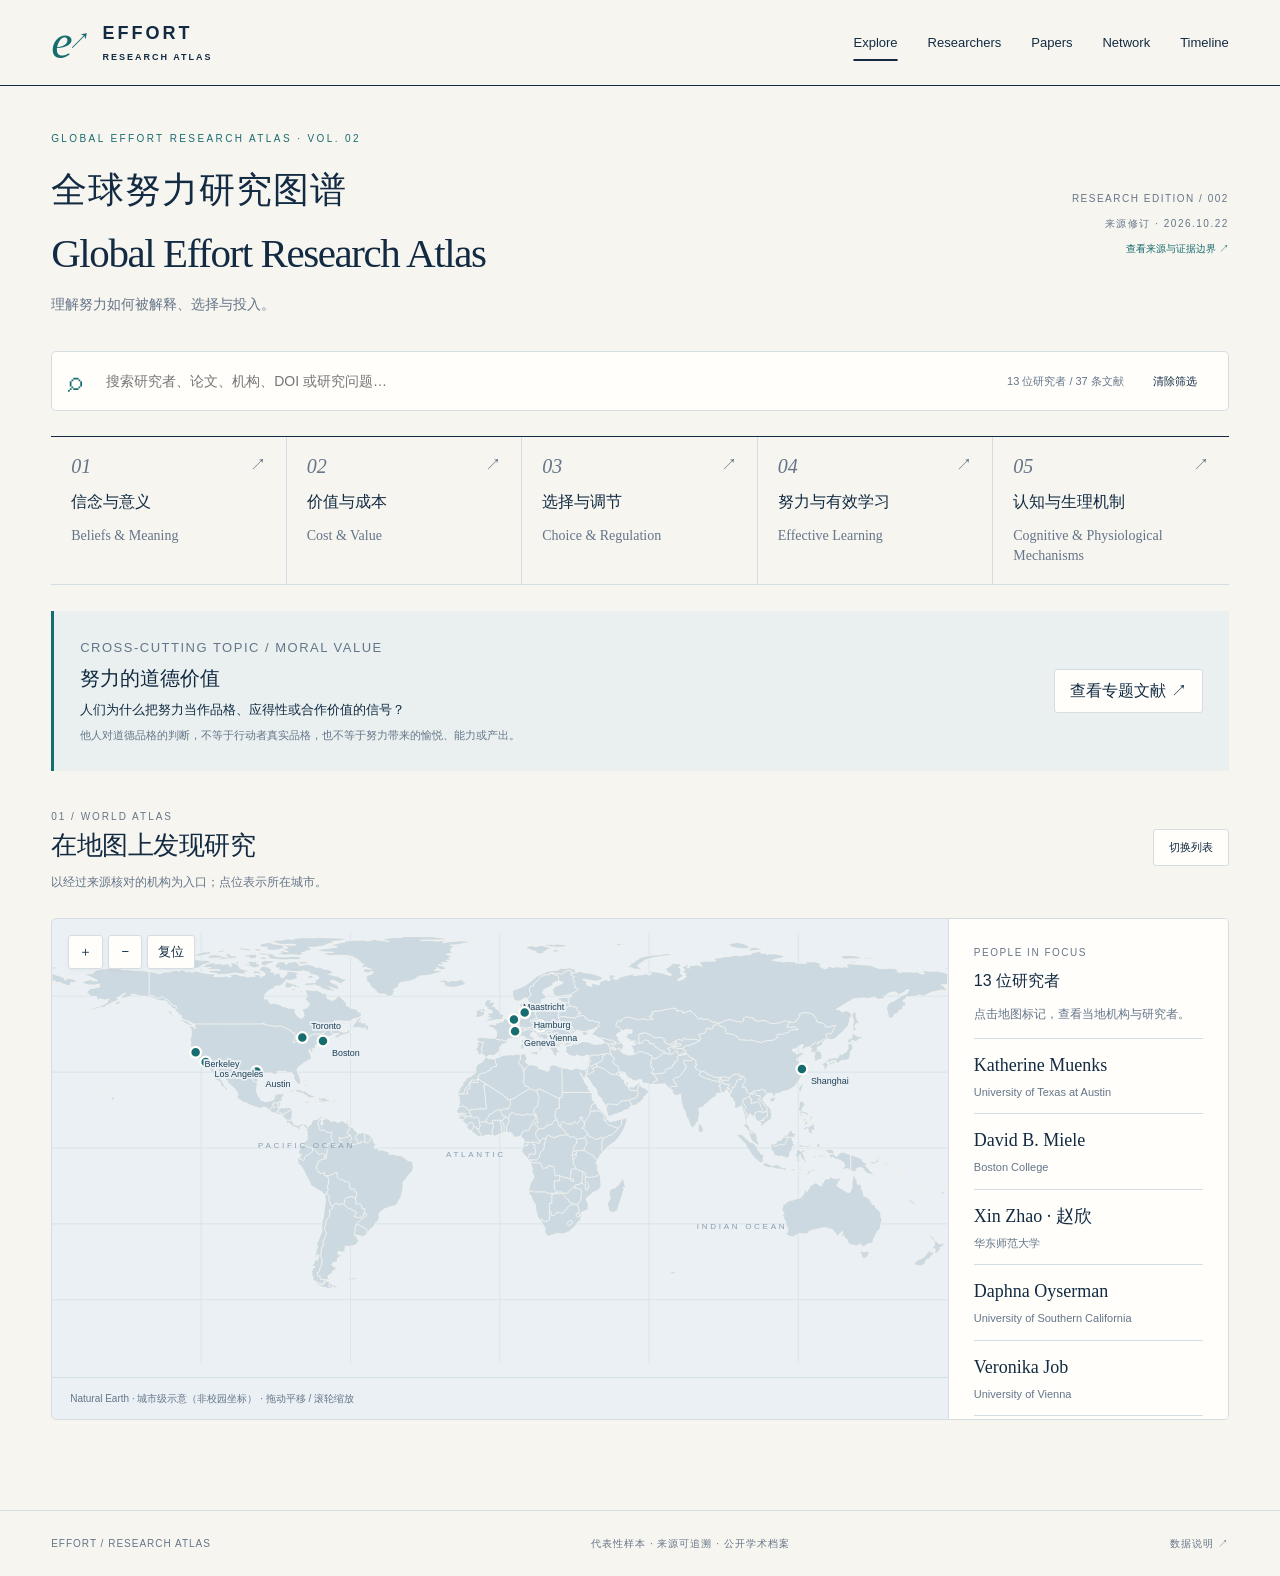
==== github-pages/index.html @ 5082a7bd "Add files via upload" ====
<!doctype html><html lang="zh-CN"><head><meta charset="utf-8"><meta name="viewport" content="width=device-width,initial-scale=1"><meta name="description" content="全球努力研究图谱：可追溯的研究者、文献与研究路线档案。"><title>Global Effort Research Atlas｜全球努力研究图谱</title><link rel="stylesheet" href="./style.css"><link rel="stylesheet" href="./editorial.css"></head><body><a class="skip" href="#main">跳至内容</a><header><a class="brand" href="#explore"><span class="mark">e<span>↗</span></span><span>EFFORT<span class="brand-sub">RESEARCH ATLAS</span></span></a><nav aria-label="主导航"><a href="#explore">Explore</a><a href="#researchers">Researchers</a><a href="#papers">Papers</a><a href="#network">Network</a><a href="#timeline">Timeline</a></nav></header><main id="main"><section class="intro"><div><p class="eyebrow">GLOBAL EFFORT RESEARCH ATLAS · VOL. 02</p><h1>全球努力研究图谱<span>Global Effort Research Atlas</span></h1><p class="subtitle">理解努力如何被解释、选择与投入。</p></div><div class="edition">RESEARCH EDITION / 002<br><span>来源修订 · 2026.10.22</span><br><a href="#sources">查看来源与证据边界 ↗</a></div></section><section class="searchbar"><label for="search">⌕</label><input id="search" type="search" placeholder="搜索研究者、论文、机构、DOI 或研究问题…" aria-label="全站搜索"><span id="scope-count"></span><button id="reset">清除筛选</button></section><div id="theme-tabs" class="theme-tabs" aria-label="研究方向筛选"></div><section id="view" aria-live="polite"><p>正在加载本地档案…</p></section></main><footer><span>EFFORT / RESEARCH ATLAS</span><span>代表性样本 · 来源可追溯 · 公开学术档案</span><a href="#sources">数据说明 ↗</a></footer><dialog id="detail"><button class="close" aria-label="关闭详情">×</button><div id="detail-content"></div></dialog><div id="toast" role="status"></div><script type="module" src="./app.js"></script></body></html>
---- github-pages/style.css ----
:root{--paper:#f7f6f1;--ink:#252e2c;--muted:#717873;--line:#d9ddd5;--accent:#355e50;--soft:#e8ede5;--white:#fdfcf8;font-family:Inter,"Segoe UI","Microsoft YaHei",sans-serif;color:var(--ink);background:var(--paper);font-synthesis:none}*{box-sizing:border-box}body{margin:0}a{color:inherit;text-decoration:none}a:hover{color:var(--accent);text-decoration:underline}button,input,select,textarea{font:inherit;color:inherit}button{cursor:pointer;border:1px solid var(--line);background:transparent;padding:9px 15px;border-radius:3px}button:hover{background:var(--soft)}button:disabled{opacity:.5;cursor:wait}input,select,textarea{border:1px solid var(--line);border-radius:2px;background:var(--white);padding:10px}button:focus-visible,a:focus-visible,input:focus-visible,select:focus-visible,textarea:focus-visible,[tabindex]:focus-visible{outline:2px solid var(--accent);outline-offset:4px}.skip{position:absolute;top:-50px}.skip:focus{top:5px;background:white;z-index:10}header{display:flex;align-items:center;gap:34px;border-bottom:1px solid var(--line);padding:22px 4%;background:var(--white)}.brand{display:flex;align-items:center;gap:12px;font-size:19px;letter-spacing:3px;font-weight:600;min-width:205px}.brand-sub{display:block;font-size:9px;letter-spacing:2px;margin-top:4px}.mark{font-family:Georgia,serif;font-style:italic;font-size:48px;line-height:40px;letter-spacing:-5px;font-weight:400}.mark span{font-size:23px;vertical-align:top;letter-spacing:0}nav{display:flex;gap:27px;flex:1;justify-content:center;font-size:13px;white-space:nowrap}nav a.active{color:var(--accent);text-decoration:underline;text-underline-offset:10px}.desk-link{font-size:12px;border-left:1px solid var(--line);padding-left:25px;white-space:nowrap}main{max-width:1600px;margin:auto;padding:42px 4% 70px}.intro{display:flex;justify-content:space-between;align-items:center;margin-bottom:30px}.eyebrow{font-size:10px;letter-spacing:2px;color:var(--accent);margin:0 0 16px}h1{font-size:34px;font-weight:500;letter-spacing:2px;margin:0}h1 span{display:block;font-family:Georgia,serif;font-size:23px;font-weight:400;letter-spacing:0;margin-top:10px}h2,h3,h4{font-weight:500}h2{font-size:23px;margin:0}h3{font-size:20px;line-height:1.45}p{line-height:1.8}.subtitle{font-size:13px;color:var(--muted);margin-bottom:0}.edition{font-size:10px;letter-spacing:1.5px;line-height:2.6;text-align:right;color:var(--muted)}.edition a{letter-spacing:0;color:var(--accent)}.searchbar{display:flex;align-items:center;border-top:1px solid var(--ink);border-bottom:1px solid var(--line);gap:14px;padding:11px 0}.searchbar label{font-size:28px}.searchbar input{background:transparent;border:0;flex:1;min-width:80px;font-size:14px;outline-offset:0}.searchbar span{font-size:11px;color:var(--muted);white-space:nowrap}.searchbar button{border:0;font-size:11px}.theme-tabs{display:flex;gap:8px;padding:18px 0 26px;overflow:auto}.theme-tabs button{white-space:nowrap;border:0;font-size:12px;padding:8px 13px}.theme-tabs button.active{background:var(--accent);color:white}.dot{display:inline-block;width:6px;height:6px;border-radius:50%;background:#8b9d85;margin-right:8px}.section-head{display:flex;justify-content:space-between;align-items:center;margin:4px 0 20px;gap:16px}.kicker{font-size:10px;letter-spacing:1.5px;color:var(--muted);margin:0 0 7px}.section-head p{font-size:12px;color:var(--muted);margin:7px 0 0}.small{font-size:12px;color:var(--muted);line-height:1.8}.atlas-layout{display:grid;grid-template-columns:minmax(0,1fr) 290px;border:1px solid var(--line);background:#eef1eb;min-height:460px}.map-area{position:relative;overflow:hidden;display:flex;flex-direction:column}.map-area svg{width:100%;flex:1;min-height:350px;touch-action:none;cursor:grab}.map-area svg:active{cursor:grabbing}.map-area .land{fill:#dde3d8;stroke:#f7f6f1;stroke-width:.65}.graticule{fill:none;stroke:#dce3d8;stroke-width:.5}.map-label{font-size:10px;fill:#748574;letter-spacing:2px;pointer-events:none}.marker{cursor:pointer}.marker circle{fill:var(--accent);stroke:#f7f6f1;stroke-width:2}.marker:hover circle,.marker:focus circle{fill:#b16b40}.marker text{font-size:10px;fill:var(--ink);paint-order:stroke;stroke:#eef1eb;stroke-width:4px;pointer-events:none}.map-controls{position:absolute;top:16px;left:16px;display:flex;gap:5px;z-index:1}.map-controls button{background:var(--paper);font-size:13px;padding:6px 10px}.map-credit{font-size:10px;color:var(--muted);padding:13px 18px;border-top:1px solid #dce3d8}.map-sidebar{border-left:1px solid var(--line);padding:22px;background:var(--white);max-height:500px;overflow:auto}.map-sidebar h3{font-size:16px;margin:0 0 10px}.person-mini{display:block;width:100%;text-align:left;border:0;border-top:1px solid var(--line);border-radius:0;padding:13px 0}.person-mini strong{font-family:Georgia,serif;font-weight:400;font-size:17px}.person-mini span{display:block;color:var(--muted);font-size:11px;margin-top:5px}.below-map{display:grid;grid-template-columns:1fr 1fr;gap:36px;margin-top:26px}.below-map p{font-size:12px;color:var(--muted)}.text-link{padding:0;border:0;color:var(--accent);font-size:12px}.cards{display:grid;grid-template-columns:repeat(3,minmax(0,1fr));gap:0 28px}.person-card{padding:25px 0;border-top:1px solid var(--line)}.person-card h3{font-family:Georgia,serif;margin:10px 0 8px;font-size:25px}.person-card p{font-size:13px;min-height:46px}.person-card .org{font-size:11px;color:var(--muted);min-height:0}.person-card button{border:0;border-bottom:1px solid var(--accent);padding:5px 0;color:var(--accent);font-size:12px}.badge{font-size:10px;color:var(--accent);border:1px solid var(--line);padding:4px 7px;display:inline-block;margin:2px 5px 2px 0}.pending{color:#8a6842}.filters{display:flex;gap:10px;flex-wrap:wrap;margin-bottom:20px}.filters label{font-size:11px;color:var(--muted)}.filters select{display:block;margin-top:5px;max-width:210px;font-size:12px;padding:8px}.paper-list{border-top:1px solid var(--ink)}.paper-row{display:grid;grid-template-columns:65px 1fr 135px;gap:18px;padding:23px 0;border-bottom:1px solid var(--line);align-items:start}.paper-year{font-family:Georgia,serif;font-size:23px;color:var(--muted)}.paper-title{display:block;border:0;padding:0;text-align:left;font-family:Georgia,"Microsoft YaHei",serif;font-size:19px;line-height:1.5}.paper-title:hover{background:none;color:var(--accent)}.paper-meta{font-size:11px;color:var(--muted);margin:8px 0 0;line-height:1.7}.paper-actions{text-align:right;font-size:11px;line-height:2.6}.paper-actions a{display:block;color:var(--accent)}.empty{padding:50px;text-align:center;color:var(--muted);border:1px solid var(--line)}.network-wrap{background:#eef1eb;border:1px solid var(--line);position:relative}.network-wrap svg{width:100%;height:550px;touch-action:none;cursor:grab}.network-node{cursor:pointer}.network-node circle{fill:var(--white);stroke:var(--accent);stroke-width:1.2}.network-node text{font-size:11px;fill:var(--ink);paint-order:stroke;stroke:#eef1eb;stroke-width:4px}.network-node.theme circle{fill:var(--accent)}.network-node.theme text{font-size:12px}.network-edge{stroke:#a8b6a6;stroke-width:1;cursor:pointer}.network-edge.coauthor{stroke:#416c59;stroke-width:2}.network-edge.institution{stroke:#9e815a;stroke-dasharray:5 4}.network-edge:hover{stroke:#b45f37;stroke-width:4}.legend{display:flex;gap:22px;font-size:11px;color:var(--muted);padding:15px}.theme-grid{display:grid;grid-template-columns:1fr 1fr;gap:25px}.theme-card{border-top:1px solid var(--ink);padding:20px 0}.theme-card h3{font-family:Georgia,serif;font-size:24px;margin:10px 0}.theme-card p{font-size:13px}.theme-number{font-family:Georgia,serif;font-size:28px;color:#a2afa0}.timeline{border-left:1px solid #aebbae;margin:30px 0 0 10px;padding-left:35px}.event{position:relative;padding:0 0 35px;max-width:900px}.event:before{content:'';position:absolute;left:-40px;top:5px;width:9px;height:9px;border-radius:50%;background:var(--accent)}.event time{font-size:12px;letter-spacing:1px;color:var(--accent)}.event h3{font-family:Georgia,serif;margin:10px 0;font-size:22px}.event a{font-size:12px;color:var(--accent)}.desk-banner{background:var(--soft);padding:20px 25px;margin-bottom:22px;display:flex;justify-content:space-between;gap:20px}.desk-banner p{font-size:12px;margin:4px 0}.desk-banner strong{font-weight:500}.toolbar{display:flex;gap:8px;flex-wrap:wrap}.toolbar button{font-size:11px}.note-block{padding:18px;background:var(--soft);font-size:13px;line-height:1.8;margin:18px 0}.source-grid{display:grid;grid-template-columns:1fr 1fr;gap:30px}.source-grid article{border-top:1px solid var(--line);padding-top:15px}.source-grid p,.source-grid li{font-size:13px;line-height:1.9}.source-grid a{color:var(--accent);text-decoration:underline}dialog{width:min(760px,94vw);max-height:90vh;padding:38px 42px;border:1px solid var(--line);background:var(--white);color:var(--ink)}dialog::backdrop{background:rgba(26,36,31,.35);backdrop-filter:blur(3px)}.close{position:sticky;float:right;top:0;border:0;font-size:25px;padding:0 8px;background:var(--white);z-index:1}dialog h2{font-family:Georgia,"Microsoft YaHei",serif;font-size:30px;line-height:1.4;margin:12px 25px 18px 0}dialog h3{font-size:16px;border-top:1px solid var(--line);padding-top:18px;margin-top:25px}dialog p{font-size:13px}dialog .sources a{display:block;overflow-wrap:anywhere;font-size:11px;line-height:1.8;margin:7px 0;color:var(--accent)}dialog textarea{width:100%;min-height:170px;resize:vertical;line-height:1.7}dialog label{display:block;font-size:12px;margin:14px 0 7px}dialog .paper-row{grid-template-columns:45px 1fr}.primary{background:var(--accent);color:white}.primary:hover{background:#254b3e}#toast{position:fixed;bottom:24px;left:50%;transform:translateX(-50%);background:var(--accent);color:white;font-size:13px;padding:12px 24px;display:none;z-index:9}footer{border-top:1px solid var(--line);padding:25px 4%;display:flex;justify-content:space-between;font-size:10px;letter-spacing:1px;color:var(--muted)}@media(min-width:1600px){.atlas-layout{min-height:550px}.map-sidebar{max-height:580px}}@media(max-width:1100px){header{gap:18px;flex-wrap:wrap}.brand{min-width:180px}nav{gap:18px;order:3;justify-content:flex-start;width:100%;overflow:auto;padding:10px 0}.desk-link{margin-left:auto}.atlas-layout{grid-template-columns:minmax(0,1fr) 240px}.cards{grid-template-columns:1fr 1fr}}@media(max-width:700px){header{padding:18px 5%}.intro{align-items:flex-start}.edition{display:none}main{padding:28px 5% 45px}h1{font-size:27px}h1 span{font-size:21px}.searchbar span{display:none}.searchbar input{font-size:12px}.theme-tabs{padding-bottom:15px}.atlas-layout{display:block}.map-sidebar{border-left:0;border-top:1px solid var(--line);max-height:240px}.map-area svg{min-height:270px}.map-controls{top:8px;left:8px}.cards,.theme-grid,.below-map,.source-grid{grid-template-columns:1fr}.section-head{align-items:flex-start}.section-head h2{font-size:20px}.paper-row{grid-template-columns:40px 1fr;gap:12px}.paper-actions{grid-column:2;text-align:left}.paper-actions a{display:inline-block;margin-right:15px}.paper-title{font-size:17px}.desk-banner{display:block}.toolbar{margin-top:14px}.network-wrap svg{height:430px}dialog{padding:24px}.filters select{max-width:150px}.legend{flex-wrap:wrap;gap:10px}footer{gap:12px;flex-wrap:wrap}.map-label{font-size:8px}}
---- github-pages/editorial.css ----
/* Atlas edition 02 — local system fonts, no external asset requests. */
.topic-feature{display:flex;align-items:center;gap:24px;justify-content:space-between;border-left:3px solid #176c70;background:#eaf0ef;padding:20px 26px;margin:-12px 0 30px}.topic-feature h3{margin:4px 0;font-size:20px}.topic-feature p{margin:5px 0;font-size:13px}.topic-feature button{white-space:nowrap;background:#fffefa}.topic-feature .small{font-size:11px}@media(max-width:700px){.topic-feature{display:block;padding:18px;margin-top:0}.topic-feature button{margin-top:12px}}
:root{--paper:#f7f5ef;--white:#fffefa;--ink:#122b43;--muted:#64758a;--line:#d6dde2;--accent:#176c70;--soft:#e9f0ef;font-family:"Segoe UI","Microsoft YaHei",sans-serif}
body{line-height:1.5}button,a,input,select{transition:background-color .18s,color .18s,border-color .18s}header{padding:20px 4%;gap:48px;background:var(--paper);border-bottom:1px solid var(--ink)}.brand{font-size:18px;min-width:220px}.mark{color:var(--accent)}nav{justify-content:flex-end;gap:30px;font-size:13px}nav a{padding:8px 0}nav a.active{color:var(--ink);text-decoration-thickness:2px;text-underline-offset:12px}.private-nav{margin-left:20px;padding-left:24px;border-left:1px solid var(--line);color:var(--muted)}main{max-width:1600px;padding-top:44px}.intro{margin-bottom:34px}h1{font-size:clamp(27px,2.8vw,43px);letter-spacing:1px;font-weight:550}h1 span{font-size:clamp(25px,3.2vw,48px);line-height:1.17;letter-spacing:-1.4px;color:var(--ink);margin-top:13px}.eyebrow{font-size:10px;letter-spacing:2.4px}.subtitle{font-size:14px}.edition{line-height:2.5}.searchbar{background:var(--white);border:1px solid var(--line);border-radius:5px;padding:8px 16px}.searchbar label{color:var(--accent)}.searchbar input{font-size:14px}.theme-tabs{padding:13px 0 24px;gap:5px}.theme-tabs button{border-radius:30px;font-size:11px}.theme-tabs button.active{background:var(--ink)}.dot{background:#527f87}.section-head{margin:8px 0 24px}.section-head h2{font-size:26px;letter-spacing:-.5px}.section-head p.kicker{font-size:10px;letter-spacing:2px}.route-cards{display:grid;grid-template-columns:repeat(5,minmax(0,1fr));gap:0;margin-bottom:38px;border-top:1px solid var(--ink);border-bottom:1px solid var(--line)}.route-card{border:0;border-right:1px solid var(--line);border-radius:0;min-height:145px;text-align:left;padding:18px 20px;display:flex;flex-direction:column;align-items:stretch;gap:12px}.route-card:last-child{border-right:0}.route-index{font:italic 20px Georgia,serif;color:var(--muted);display:flex;justify-content:space-between}.route-index span{font:16px "Segoe UI"}.route-card strong{font-weight:550;font-size:16px}.route-en{font:14px Georgia,serif;color:var(--muted);line-height:1.4}.route-card.selected{background:var(--ink);color:white}.route-card.selected .route-index,.route-card.selected .route-en{color:#b9ced8}.route-card:hover:not(.selected){background:#e8efee}.atlas-layout{background:#eaf0f3;border-radius:5px;overflow:hidden;grid-template-columns:minmax(0,1fr) 280px;min-height:450px}.map-area .land{fill:#cdd9e1;stroke:#f7f5ef;stroke-width:.7}.map-area .graticule{stroke:#c9d7df}.map-label{fill:#8a9eaf;font-size:9px;letter-spacing:3px}.marker text{stroke:#eaf0f3;fill:#1e4056}.marker circle{fill:#176c70;stroke:#fffefa;stroke-width:2.5}.map-controls button{background:#fffefa;min-width:34px;min-height:34px;box-shadow:0 2px 4px #122b4309}.map-sidebar{padding:25px;max-height:500px}.person-mini strong{font-size:18px}.person-mini:hover{padding-left:8px}.map-credit{border-color:#d2dfe6}.cards{gap:24px;grid-template-columns:repeat(3,minmax(0,1fr));margin-bottom:40px}.person-card{padding:25px;background:var(--white);border:1px solid var(--line);border-top:2px solid var(--ink);border-radius:3px;display:flex;flex-direction:column}.person-card p{min-height:0}.person-card h3{font-size:28px;letter-spacing:-.6px}.person-card .org{min-height:35px;line-height:1.6}.person-card button{align-self:flex-start;margin-top:auto;min-height:36px}.person-card:hover{border-color:#8da8b8}.filters{padding:18px;background:#edf0ef;border:1px solid var(--line);border-radius:4px;gap:12px}.filters label{flex:1 1 130px;min-width:0}.filters select{width:100%;max-width:100%;background:var(--white);min-height:39px}.paper-list{display:grid;grid-template-columns:repeat(2,minmax(0,1fr));gap:20px;border:0}.paper-row{position:relative;display:grid;grid-template-columns:1fr;gap:10px;border:1px solid var(--line);border-radius:4px;background:var(--white);padding:26px;align-content:start}.paper-row:hover{border-color:#8da8b8}.paper-year{font:italic 19px Georgia,serif;color:var(--accent)}.paper-title{font:22px/1.4 Georgia,"Microsoft YaHei",serif;letter-spacing:-.25px}.paper-meta{font-size:12px;line-height:1.8;color:var(--muted)}.paper-actions{display:flex;align-items:center;flex-wrap:wrap;gap:8px 14px;text-align:left;border-top:1px solid var(--line);padding-top:14px;margin-top:10px;line-height:1.5}.paper-actions a{font-size:12px}.badge{border:0;background:#e8f0ed;border-radius:3px;color:#266766;padding:5px 8px;white-space:normal}.badge.pending{background:#f3eadf;color:#8b592c}.link-status{font:10px/1.5 "Segoe UI","Microsoft YaHei",sans-serif;color:var(--muted)}.paper-actions .link-status{flex-basis:100%}.toolbar button{background:var(--white);min-height:35px}.source-button{display:inline-block;padding:11px 20px;border-radius:3px;font-size:13px}.source-button:hover{color:white;text-decoration:none}.back-link{display:inline-block;font-size:12px;color:var(--accent);margin:0 0 26px}.paper-detail{display:grid;grid-template-columns:minmax(0,1fr) 265px;gap:60px;max-width:1250px;margin:auto}.paper-detail-main{min-width:0}.paper-detail-main h2{font:clamp(27px,3.2vw,43px)/1.23 Georgia,"Microsoft YaHei",serif;letter-spacing:-.8px;margin:15px 0 24px}.detail-authors{font-size:15px;color:var(--muted)}.paper-detail-side{border-left:1px solid var(--line);padding-left:26px}.paper-detail-side h3{font-size:16px;margin-top:25px}.review-levels{display:grid;grid-template-columns:repeat(3,1fr);margin:30px 0;border:1px solid var(--line);background:var(--white)}.review-levels div{padding:18px;border-right:1px solid var(--line)}.review-levels div:last-child{border:0}.review-levels span{display:block;font-size:9px;letter-spacing:1px;color:var(--muted)}.review-levels strong{display:block;font-size:13px;margin-top:10px;font-weight:500}.evidence-section h3{font-size:17px;border-top:1px solid var(--line);padding-top:22px;margin-top:28px}.evidence-section p{font-size:14px;line-height:1.9;max-width:75ch}.sources a{display:block;font-size:12px;overflow-wrap:anywhere;line-height:1.8;color:var(--accent);margin:8px 0}.sources a .link-status{display:block}.provenance{margin:28px 0;padding:16px;background:#edf0ef;font-size:12px}.provenance summary,details summary{cursor:pointer}.researcher-detail{max-width:900px;margin:auto}.researcher-detail h2{font:44px/1.25 Georgia,"Microsoft YaHei",serif;letter-spacing:-1px;margin:16px 0}.researcher-detail h3{border-top:1px solid var(--line);padding-top:25px;margin-top:35px}.profile-mark{float:right;width:80px;height:80px;display:grid;place-items:center;border:1px solid #b8c8d1;border-radius:50%;font:30px Georgia,serif;color:var(--accent)}.network-wrap{background:#edf2f4;border-radius:5px;overflow:hidden}.network-node text{stroke:#edf2f4;font-size:11px}.network-node.theme circle{fill:var(--ink)}.network-edge{stroke:#b3c4ce}.network-edge.coauthor{stroke:#176c70;stroke-width:2.5}.network-edge.institution{stroke:#a77543}.network-node,.network-edge{transition:opacity .15s}.network-node.dimmed,.network-edge.dimmed{opacity:.13}.network-node.highlight circle{fill:#c88248;stroke:#fff;stroke-width:2}.network-edge.highlight{stroke:#c88248;stroke-width:3}.legend{border-top:1px solid var(--line);background:#fffefa;flex-wrap:wrap}.network-related{padding:20px;background:var(--white);border-top:1px solid var(--line)}.network-related .person-mini{display:inline-block;width:auto;margin:5px 20px 5px 0}.network-related p{font-size:12px}.network-related button{font-size:12px}.audit-list details{border-top:1px solid var(--line);padding:15px 0;overflow-wrap:anywhere}.audit-list summary{font-size:12px}.source-grid{margin-bottom:30px}.desk-banner{background:#e9edf1;border-left:3px solid #596e86}.desk-banner p{color:var(--muted)}.timeline{border-color:#bac8d2}.event:before{background:var(--accent)}dialog{border-radius:5px;box-shadow:0 30px 100px #122b4320}dialog::backdrop{background:#10293e66}.primary{background:var(--ink)}.primary:hover{background:#234b62}footer{margin-top:20px}body:not([data-page="explore"]) .intro{display:none}body:not([data-page="explore"]) main{padding-top:28px}body[data-page="explore"] .theme-tabs{display:none}body[data-page="explore"] .searchbar{margin-bottom:25px}body[data-page="library"] .paper-row{background:#fbfcfd}
@media(min-width:1600px){.map-sidebar{max-height:580px}}
@media(max-width:1100px){header{gap:20px}nav{order:2;width:auto;gap:22px;justify-content:flex-start;overflow-x:auto}.private-nav{margin-left:0;padding-left:15px}.route-card{padding:15px 12px}.route-card strong{font-size:14px}.route-en{font-size:12px}.atlas-layout{grid-template-columns:minmax(0,1fr) 240px}.cards{grid-template-columns:repeat(2,minmax(0,1fr))}.paper-detail{gap:30px;grid-template-columns:minmax(0,1fr) 220px}}
@media(max-width:700px){header{padding:18px 5%;gap:12px}.brand{font-size:16px}nav{flex-basis:100%;gap:22px;font-size:12px;padding:8px 0 13px}.private-nav{border:0;padding-left:0}main{padding:25px 5% 40px}.intro{margin-bottom:25px}h1{font-size:25px}h1 span{font-size:34px;letter-spacing:-.8px;line-height:1.14}.eyebrow{font-size:8px;letter-spacing:1.5px}.subtitle{font-size:12px}.route-cards{grid-template-columns:repeat(2,minmax(0,1fr));margin-bottom:25px}.route-card{min-height:130px;border-bottom:1px solid var(--line);padding:16px}.route-card:nth-child(2n){border-right:0}.route-card:last-child{grid-column:1/-1;min-height:100px}.route-card strong{font-size:15px}.route-en{font-size:13px}.section-head{display:block}.section-head h2{font-size:23px}.section-head .toolbar{margin-top:12px}.atlas-layout{display:block}.map-area{overflow-x:auto}.map-area svg{min-width:640px;min-height:310px}#world-map{min-width:640px}.map-credit{font-size:9px;line-height:1.7}.map-sidebar{max-height:280px;padding:20px}.cards,.paper-list{grid-template-columns:1fr}.paper-row{padding:22px;gap:8px}.paper-actions{grid-column:auto}.paper-title{font-size:21px}.paper-meta{font-size:11px}.paper-detail{display:block}.paper-detail-main h2{font-size:30px}.paper-detail-side{border:0;border-top:1px solid var(--line);padding:24px 0;margin-top:35px}.review-levels div{padding:12px 9px}.review-levels span{font-size:8px;letter-spacing:.3px}.review-levels strong{font-size:11px}.filters{padding:12px;gap:12px}.filters label{flex-basis:calc(50% - 12px)}.filters select{max-width:100%;font-size:11px}.network-wrap{overflow-x:auto}#network{min-width:800px}.network-wrap svg{height:440px;min-width:800px}.legend{min-width:0;font-size:10px}.network-related{max-width:100%}.researcher-detail h2{font-size:34px}.profile-mark{width:55px;height:55px;font-size:23px}.person-card{padding:22px}.source-grid{grid-template-columns:1fr}.searchbar{padding:6px 9px;gap:6px}.searchbar button{padding:7px;font-size:10px}.searchbar input{font-size:12px}footer{line-height:1.7}}
@media(prefers-reduced-motion:reduce){*,*::before,*::after{transition:none!important;scroll-behavior:auto!important}}
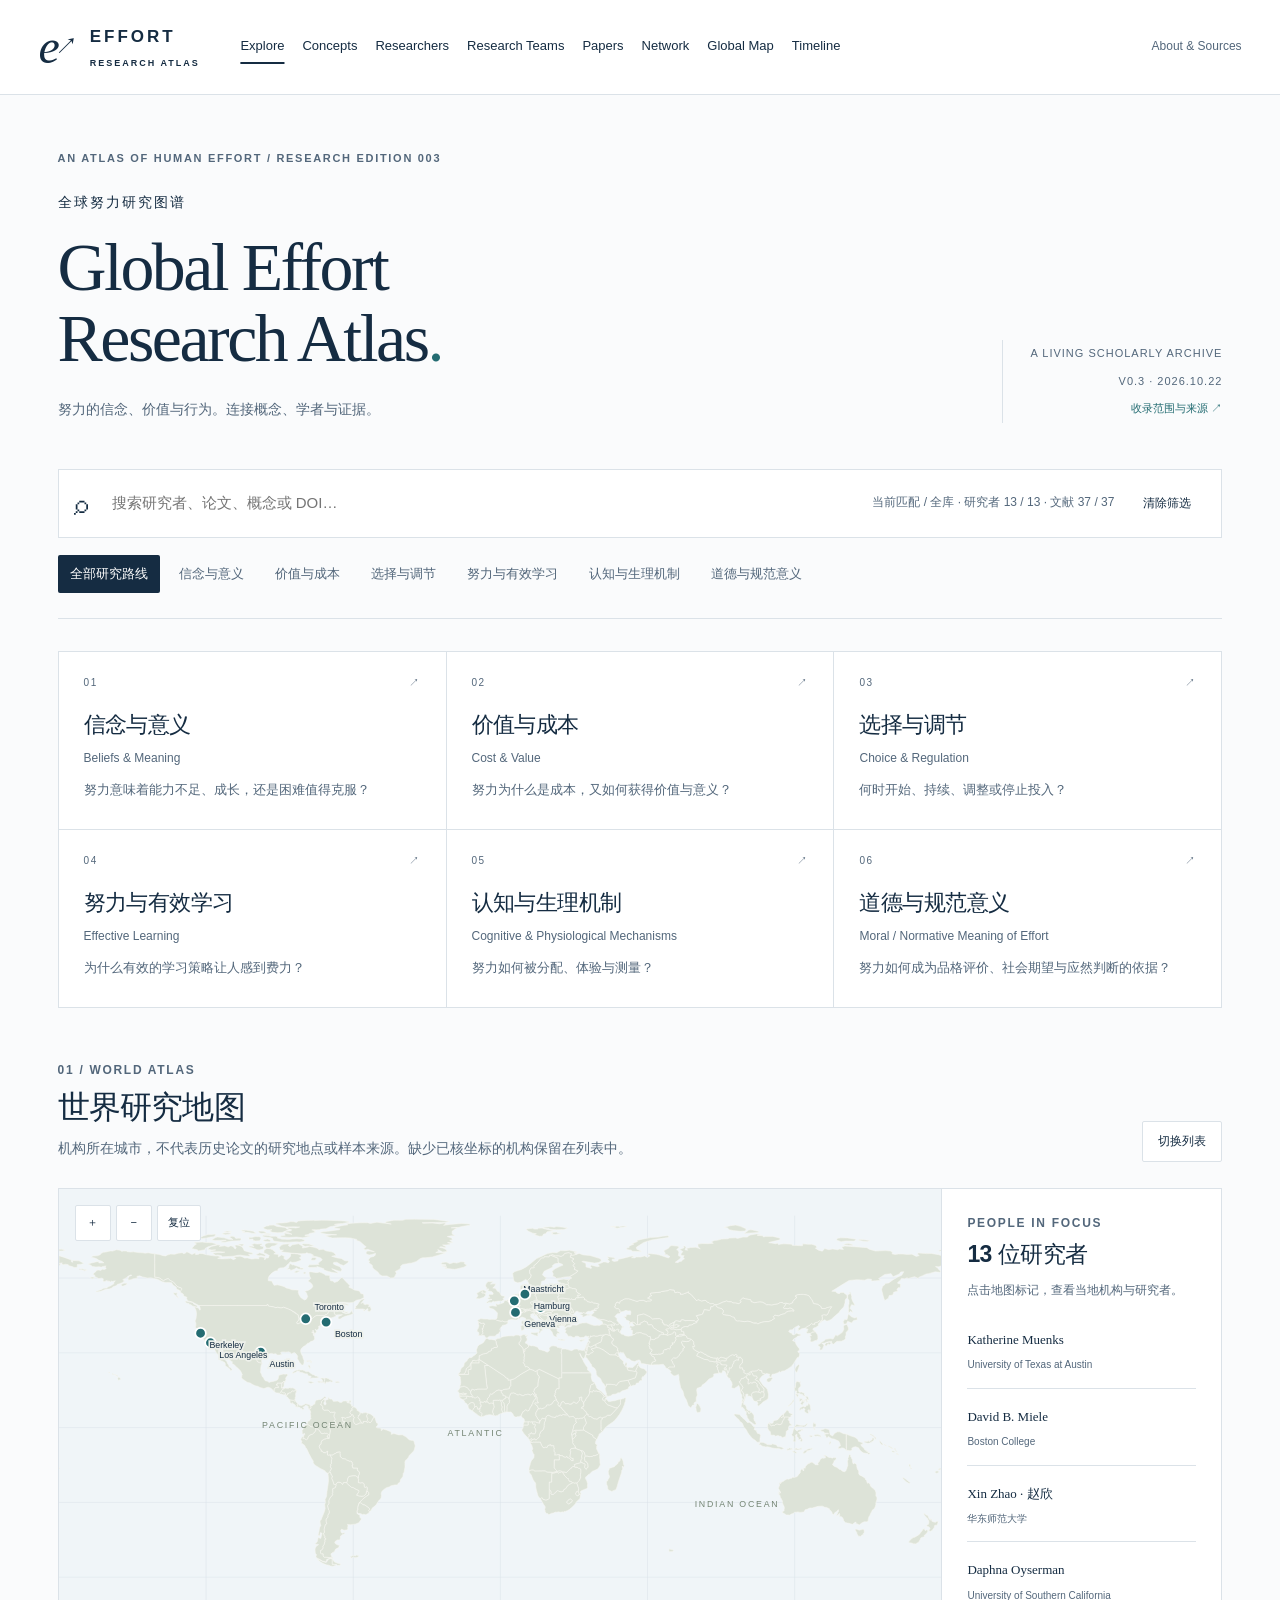
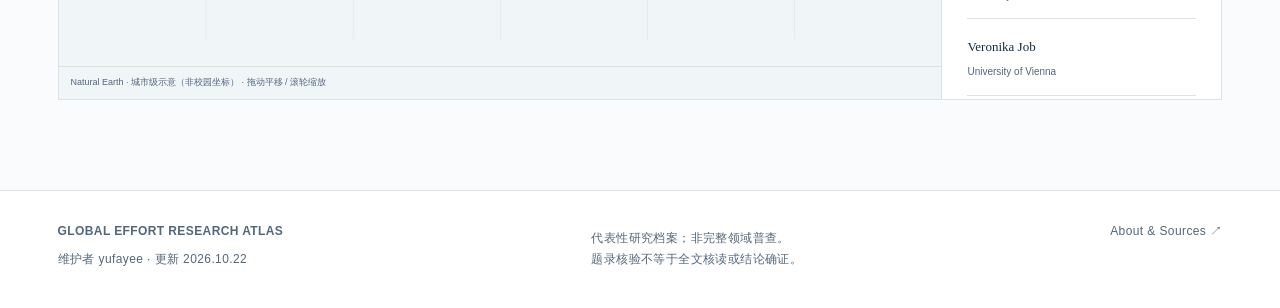
==== commit 76e17792: "Fix V0.3 Pages path, preserve catalog and improve typography" ====
--- a/github-pages/index.html
+++ b/github-pages/index.html
@@ -1,2 +1,5 @@
-<!doctype html><html lang="zh-CN"><head><meta charset="utf-8"><meta name="viewport" content="width=device-width,initial-scale=1"><meta name="description" content="全球努力研究图谱：可追溯的研究者、文献与研究路线档案。"><title>Global Effort Research Atlas｜全球努力研究图谱</title><link rel="stylesheet" href="./style.css"><link rel="stylesheet" href="./editorial.css"></head><body><a class="skip" href="#main">跳至内容</a><header><a class="brand" href="#explore"><span class="mark">e<span>↗</span></span><span>EFFORT<span class="brand-sub">RESEARCH ATLAS</span></span></a><nav aria-label="主导航"><a href="#explore">Explore</a><a href="#researchers">Researchers</a><a href="#papers">Papers</a><a href="#network">Network</a><a href="#timeline">Timeline</a></nav></header><main id="main"><section class="intro"><div><p class="eyebrow">GLOBAL EFFORT RESEARCH ATLAS · VOL. 02</p><h1>全球努力研究图谱<span>Global Effort Research Atlas</span></h1><p class="subtitle">理解努力如何被解释、选择与投入。</p></div><div class="edition">RESEARCH EDITION / 002<br><span>来源修订 · 2026.10.22</span><br><a href="#sources">查看来源与证据边界 ↗</a></div></section><section class="searchbar"><label for="search">⌕</label><input id="search" type="search" placeholder="搜索研究者、论文、机构、DOI 或研究问题…" aria-label="全站搜索"><span id="scope-count"></span><button id="reset">清除筛选</button></section><div id="theme-tabs" class="theme-tabs" aria-label="研究方向筛选"></div><section id="view" aria-live="polite"><p>正在加载本地档案…</p></section></main><footer><span>EFFORT / RESEARCH ATLAS</span><span>代表性样本 · 来源可追溯 · 公开学术档案</span><a href="#sources">数据说明 ↗</a></footer><dialog id="detail"><button class="close" aria-label="关闭详情">×</button><div id="detail-content"></div></dialog><div id="toast" role="status"></div><script type="module" src="./app.js"></script></body></html>
-
+<!doctype html>
+<html lang="zh-CN"><head><meta charset="utf-8"><meta name="viewport" content="width=device-width,initial-scale=1"><meta name="description" content="可追溯的全球努力研究者、团队、概念与论文档案。"><title>Global Effort Research Atlas｜全球努力研究图谱</title><link rel="stylesheet" href="./style.css"><link rel="stylesheet" href="./design.css"></head><body>
+<a class="skip" href="#main">跳至内容</a><header class="site-header"><a class="brand" href="#explore"><span class="mark">e<span>↗</span></span><span>EFFORT<span class="brand-sub">RESEARCH ATLAS</span></span></a><nav aria-label="主导航"><a href="#explore">Explore</a><a href="#concepts">Concepts</a><a href="#researchers">Researchers</a><a href="#teams">Research Teams</a><a href="#papers">Papers</a><a href="#network">Network</a><a href="#global-map">Global Map</a><a href="#timeline">Timeline</a></nav><a class="about-link" href="#sources">About & Sources</a></header>
+<main id="main"><section class="intro"><div><p class="eyebrow">AN ATLAS OF HUMAN EFFORT / RESEARCH EDITION 003</p><h1>全球努力研究图谱<span>Global Effort<br>Research Atlas<span class="title-period">.</span></span></h1><p class="subtitle">努力的信念、价值与行为。连接概念、学者与证据。</p></div><div class="edition">A LIVING SCHOLARLY ARCHIVE<br><span>V0.3 · 2026.10.22</span><br><a href="#sources">收录范围与来源 ↗</a></div></section><section class="searchbar"><label for="search" aria-hidden="true">⌕</label><input id="search" type="search" placeholder="搜索研究者、论文、概念或 DOI…" aria-label="搜索当前目录"><span id="scope-count"></span><button id="reset">清除筛选</button></section><div id="theme-tabs" class="theme-tabs" aria-label="研究路线筛选"></div><section id="view" aria-live="polite"><p>正在加载学术档案…</p></section></main>
+<footer><div><strong>GLOBAL EFFORT RESEARCH ATLAS</strong><p>维护者 yufayee · 更新 2026.10.22</p></div><p>代表性研究档案；非完整领域普查。<br>题录核验不等于全文核读或结论确证。</p><a href="#sources">About & Sources ↗</a></footer><dialog id="detail"><button class="close" aria-label="关闭详情">×</button><div id="detail-content"></div></dialog><div id="toast" role="status"></div><script type="module" src="./app.js"></script></body></html>
--- a/github-pages/design.css
+++ b/github-pages/design.css
@@ -0,0 +1,29 @@
+/* V0.3 / editorial academic archive. System fonts; no remote font dependency. */
+:root{--paper:#fafbfc;--white:#fff;--ink:#152c42;--muted:#607286;--line:#dbe2e8;--accent:#246c72;--soft:#edf3f5;--serif:Georgia,"Times New Roman","Songti SC",SimSun,serif;font-family:"Segoe UI","PingFang SC","Microsoft YaHei",sans-serif;color:var(--ink);background:var(--paper)}
+body{line-height:1.65}a,button{transition:color .15s,background-color .15s}button{border-radius:2px}a:focus-visible,button:focus-visible,[tabindex]:focus-visible{outline:3px solid #b57b44;outline-offset:4px}h2,h3,h4{line-height:1.35;overflow-wrap:anywhere}h2,h3{font-family:var(--serif);font-weight:400}h2{font-size:36px}h3{font-size:25px}p{margin:.65em 0 1em}.site-header{padding:22px 3%;gap:25px;flex-wrap:wrap;background:white}.brand{font-size:17px;min-width:175px}.brand:hover{text-decoration:none}.mark{color:var(--ink)}nav{gap:19px;font-size:12px;justify-content:flex-start;overflow-x:auto;scrollbar-width:thin;padding:9px 2px}nav a{min-height:30px;display:flex;align-items:center}nav a.active{color:var(--ink);text-decoration-thickness:2px;text-underline-offset:12px}.about-link{font-size:11px;color:var(--muted)}main{max-width:1480px;padding:55px 4.5% 90px}.intro{align-items:flex-end;border:0;padding:0 0 46px;margin:0}.eyebrow,.kicker{color:var(--muted);font-size:10px;font-weight:600;letter-spacing:1.7px;line-height:1.5}h1{font-family:inherit;font-size:14px;letter-spacing:2px;font-weight:500;margin:24px 0 0}h1>span{font-family:var(--serif);font-size:clamp(42px,5.3vw,76px);font-weight:400;line-height:1.06;letter-spacing:-2.5px;margin-top:17px}.title-period{color:var(--accent)}.subtitle{font-size:14px;color:var(--muted);margin-top:22px}.edition{font-size:10px;line-height:2.5;letter-spacing:1px;border-left:1px solid var(--line);padding-left:28px}.edition a{color:var(--accent);letter-spacing:0}body:not([data-page="explore"]) .intro{display:none}.searchbar{background:white;border:1px solid var(--line);padding:9px 15px;gap:14px;margin:0}.searchbar input{min-width:0;background:transparent;border:0;font-size:14px}.searchbar button{font-size:11px;border:0;white-space:nowrap}#scope-count{font-size:10px;white-space:nowrap;color:var(--muted)}.theme-tabs{display:flex;gap:7px;overflow-x:auto;flex-wrap:nowrap;padding:17px 0 25px;border-bottom:1px solid var(--line);margin-bottom:32px}.theme-tabs button{border:0;background:transparent;color:var(--muted);font-size:12px;white-space:nowrap;padding:8px 12px;min-height:38px}.theme-tabs button.active{background:var(--ink);color:white}.dot{display:none}.route-cards{display:grid;grid-template-columns:repeat(3,minmax(0,1fr));border-top:1px solid var(--line);border-left:1px solid var(--line);margin:0 0 46px}.route-card{border:0;border-right:1px solid var(--line);border-bottom:1px solid var(--line);padding:22px 25px;min-height:178px;text-align:left;border-radius:0;background:white;display:flex;flex-direction:column;align-items:stretch}.route-card:hover,.route-card.selected{background:var(--soft)}.route-index{display:flex;justify-content:space-between;font-size:10px;letter-spacing:1.5px;color:var(--muted);margin-bottom:14px}.route-card strong{font-family:var(--serif);font-size:22px;font-weight:400}.route-en{font-size:11px;color:var(--muted);margin:4px 0 11px}.route-sub{font-size:12px;color:var(--muted);line-height:1.6}.section-head{margin:0 0 26px;gap:25px;align-items:flex-end}.section-head h2{font-size:32px;margin:7px 0}.section-head p:not(.kicker){font-size:13px;color:var(--muted);max-width:780px}.toolbar{display:flex;gap:9px;flex-wrap:wrap}.toolbar button{font-size:11px;background:white}.atlas-layout{background:white;border:1px solid var(--line);grid-template-columns:minmax(0,1fr) 280px;min-height:440px}.map-area{background:#f0f5f8;min-width:0;position:relative}.land{fill:#dce5eb;stroke:white;stroke-width:.7}.graticule{stroke:#d5e0e7;stroke-width:.5;fill:none}.marker circle{fill:var(--accent);stroke:white;stroke-width:2}.marker text{fill:var(--ink);font-size:10px}.marker:hover circle,.marker:focus circle{fill:#9f602f}.map-credit{font-size:9px;background:#f0f5f8;color:var(--muted);padding:8px 12px}.map-sidebar{padding:25px;max-height:510px;overflow:auto}.map-sidebar h3{font-size:23px}.map-sidebar h4{font-size:14px}.map-sidebar p{font-size:12px}.person-mini{border:0;border-bottom:1px solid var(--line);border-radius:0;padding:14px 0;text-align:left;display:block;width:100%;background:transparent}.person-mini strong{font-size:13px}.person-mini span{font-size:10px;display:block;margin-top:4px;color:var(--muted)}.map-controls button{background:white;border-color:var(--line);font-size:11px;min-width:36px;min-height:36px}.cards{display:grid;grid-template-columns:repeat(3,minmax(0,1fr));gap:28px}.person-card{padding:0;border:1px solid var(--line);border-radius:0;overflow:hidden;background:white;box-shadow:none}.portrait-link{display:block}.portrait{width:100%;height:auto;aspect-ratio:1.55;object-fit:cover}.placeholder{display:flex;flex-direction:column;justify-content:center;align-items:center;background:#eaf0f3;color:#8a9aa9;position:relative}.placeholder span{font-family:var(--serif);font-size:57px;line-height:1;letter-spacing:-3px}.placeholder small{font-size:8px;letter-spacing:1.5px;position:absolute;bottom:15px;color:#738697}.person-card-body{padding:22px 24px 25px}.person-card h3{margin:7px 0;font-size:25px}.person-card .org{color:var(--muted);font-size:12px;min-height:38px}.profile-interest{font-size:13px;min-height:45px;line-height:1.8}.text-link{font-size:12px;color:var(--accent);border:0;padding:0;background:transparent}.text-link span{float:right}.back-link{display:inline-block;color:var(--muted);font-size:12px;margin-bottom:25px}.scholar{background:white;border:1px solid var(--line);padding:45px}.scholar-header{display:grid;grid-template-columns:200px minmax(0,1fr);gap:44px;background:none;border:0;padding:0 0 34px;align-items:start}.scholar-header .portrait{aspect-ratio:4/5}.scholar-header .placeholder span{font-size:66px}.photo-caption{font-size:10px;color:var(--muted);margin:10px 0}.scholar-header h2{font-size:clamp(32px,4vw,54px);margin:7px 0 5px;letter-spacing:-1px}.name-zh{font-family:var(--serif);font-size:22px}.scholar-affiliation{font-size:15px;color:var(--muted)}.scholar-bio{font-size:15px;line-height:1.9;max-width:730px}.profile-actions{display:flex;gap:10px;flex-wrap:wrap;margin-top:24px}.source-button{display:inline-block;padding:10px 15px;border:1px solid var(--line);font-size:12px;border-radius:2px;line-height:1.5}.primary{background:var(--ink);color:white;border-color:var(--ink)}.primary:hover{background:#25475c;color:white}.tag-list{display:flex;gap:7px;flex-wrap:wrap;margin:14px 0}.tag-list a{font-size:10px;padding:5px 9px;background:var(--soft);color:#4a6473}.scholar-columns{display:grid;grid-template-columns:minmax(0,1fr) 260px;gap:45px;border-top:1px solid var(--line)}.scholar-columns section{padding:29px 0;border-bottom:1px solid var(--line)}.scholar-columns h3{margin:8px 0 17px}.reading-prose{line-height:1.95;font-size:15px}.reference-links{list-style:none;padding:0;margin:15px 0}.reference-links li{margin-bottom:13px}.reference-links a{font-size:12px;color:var(--accent)}.reference-links span{display:block;overflow-wrap:anywhere;font-size:9px;color:var(--muted);line-height:1.6;margin-top:3px}.compact-papers article{padding:21px 0;border-bottom:1px solid var(--line)}.compact-papers h4{font-family:var(--serif);font-size:21px;font-weight:400;margin:8px 0 0}.compact-papers .kicker{font-size:9px;letter-spacing:.6px}.profile-aside{font-size:12px}.concept-link{display:block;padding:11px 0;border-bottom:1px solid var(--line);font-size:13px}.concept-link span{float:right}.collaborator-list>div{display:flex;gap:16px;flex-wrap:wrap;padding:10px 0}.collaborator-list a{font-size:13px}.collaborator-list .small{font-size:10px;color:var(--accent)}.team-link{display:flex;flex-direction:column;border:1px solid var(--line);padding:16px;margin-top:13px}.team-link span{font-size:10px;color:var(--muted);margin-bottom:4px}.team-link strong{font-size:15px;font-weight:500}.profile-aside details{padding-top:22px}.profile-aside summary{font-size:12px;cursor:pointer}.team-grid,.concept-grid{display:grid;grid-template-columns:repeat(2,minmax(0,1fr));gap:25px}.team-card,.concept-card{padding:30px;background:white;border:1px solid var(--line)}.team-card h3,.concept-card h3{font-size:27px;margin:14px 0}.team-card p,.concept-card p{font-size:14px;line-height:1.9}.team-card .kicker,.concept-card .kicker{font-size:10px}.concept-en{font-family:var(--serif);font-size:19px!important;color:var(--muted)}.team-detail,.concept-detail{max-width:1000px;margin:auto;background:white;padding:40px;border:1px solid var(--line)}.team-detail>h2,.concept-detail>h2{font-size:40px;margin:16px 0}.lead{font-size:18px;line-height:1.9}.concept-sections{display:grid;grid-template-columns:1fr 1fr;gap:15px 35px;border-top:1px solid var(--line);padding-top:15px;margin-top:30px}.concept-sections p{font-size:14px;line-height:1.95}.team-detail .cards{grid-template-columns:repeat(2,minmax(0,1fr));margin-bottom:38px}.note-block{background:var(--soft);border-left:2px solid var(--accent);padding:18px 22px;font-size:13px;margin:24px 0}.filters{display:flex;flex-wrap:wrap;gap:13px;background:white;padding:19px;border:1px solid var(--line);margin-bottom:25px}.filters label{font-size:10px;color:var(--muted);min-width:130px;flex:1}.filters select{display:block;max-width:100%;width:100%;font-size:12px;background:#fafcfd;margin-top:6px;min-height:40px}.paper-list{display:grid;grid-template-columns:repeat(2,minmax(0,1fr));gap:22px}.paper-row{display:grid;grid-template-columns:42px minmax(0,1fr);gap:12px 16px;padding:25px;background:white;border:1px solid var(--line)}.paper-year{font-family:var(--serif);font-size:18px;color:var(--muted)}.paper-title{font-family:var(--serif);font-size:22px;line-height:1.4;text-align:left;border:0;padding:0;background:none;font-weight:400;overflow-wrap:anywhere}.paper-title:hover{background:none;color:var(--accent)}.paper-meta{font-size:11px;color:var(--muted);line-height:1.8;margin-top:13px}.paper-actions{grid-column:2;text-align:left;display:flex;align-items:center;flex-wrap:wrap;gap:9px}.paper-actions a{font-size:11px;margin:0;color:var(--accent)}.badge{font-size:10px;border-radius:2px;padding:4px 8px;background:var(--soft);color:#4f6879;display:inline-block}.badge.pending{background:#f4ede5;color:#866442}.link-status{display:block;font-size:9px;color:var(--muted)}.paper-detail{display:grid;grid-template-columns:minmax(0,1fr) 245px;gap:44px;background:white;border:1px solid var(--line);padding:44px}.paper-detail h2{font-size:36px;line-height:1.25;margin:15px 0 22px}.detail-authors{font-size:14px;line-height:1.9}.paper-detail-side{padding-left:24px;border-left:1px solid var(--line);font-size:13px}.paper-detail-side h3{font-size:20px}.citation-block{background:var(--soft);padding:20px;margin:28px 0}.citation-block p:not(.kicker){font-size:13px;line-height:1.8;overflow-wrap:anywhere}.review-levels{display:grid;grid-template-columns:repeat(3,1fr);gap:15px;border-top:1px solid var(--line);border-bottom:1px solid var(--line);padding:18px 0;margin:25px 0}.review-levels span{display:block;font-size:8px;color:var(--muted);letter-spacing:1px;margin-bottom:7px}.review-levels strong{font-weight:500;font-size:13px}.evidence-section h3{font-size:23px;margin-top:30px}.evidence-section p{font-size:15px;line-height:1.95}.provenance{font-size:12px;padding:18px 0;border-top:1px solid var(--line)}.sources a{font-size:11px;color:var(--accent)}.network-wrap{background:white;border:1px solid var(--line);position:relative}.network-wrap svg{width:100%;height:auto;min-height:430px;display:block;touch-action:none}.network-node text{font-size:11px;fill:var(--ink)}.network-node circle{fill:#658397;stroke:white;stroke-width:2}.network-node.theme circle{fill:var(--ink)}.network-edge{stroke:#d9e1e7;stroke-width:1.3;cursor:pointer;pointer-events:stroke}.network-edge.coauthor{stroke:#55798e;stroke-width:2.4}.network-edge.institution{stroke:#9faeb9;stroke-dasharray:5 5}.network-edge.team-member{stroke:#458179;stroke-width:2}.network-edge.theory{stroke:#ac7848;stroke-width:2}.network-node.dimmed,.network-edge.dimmed{opacity:.14}.network-node.highlight circle{fill:#ad7445}.network-edge.highlight{stroke-width:3}.network-node{cursor:pointer}.legend{display:flex;gap:12px;flex-wrap:wrap;padding:17px 22px;border-top:1px solid var(--line);font-size:10px;color:var(--muted)}.network-related{padding:20px 25px;border-top:1px solid var(--line);background:#f5f8fa;font-size:13px}.related-edge{display:inline-block;font-size:11px;margin:5px 5px 5px 0;background:white}.network-directory{margin-top:40px}.timeline{max-width:920px;margin:auto}.event{padding:25px 30px;border-left:1px solid #a0b2c0;background:white;margin-bottom:15px}.event time{font-size:12px;margin-right:20px;color:var(--muted)}.source-grid{display:grid;grid-template-columns:1fr 1fr;gap:30px}.source-grid article{background:white;border:1px solid var(--line);padding:27px}.source-grid p{font-size:14px;line-height:1.9}.audit-list{margin-top:30px}.audit-list details{border-bottom:1px solid var(--line);padding:13px 0;font-size:12px;overflow-wrap:anywhere}.empty,.empty-note{font-size:14px;color:var(--muted);padding:30px 0}.small{font-size:12px;color:var(--muted);line-height:1.8}.pagination{display:flex;align-items:center;justify-content:center;gap:20px;margin:28px 0;font-size:12px}footer{background:white;gap:30px;align-items:flex-start;line-height:1.8;padding:30px 4.5%;font-size:10px;letter-spacing:.4px}footer p{margin:7px 0}dialog{border:1px solid var(--line);border-radius:3px;max-width:720px;padding:35px;color:var(--ink);background:white}dialog::backdrop{background:#152c4270}.close{min-width:40px;min-height:40px}.skip:focus{z-index:20;padding:12px;left:10px}.desk-banner{background:var(--soft)}
+@media(min-width:1250px){.site-header{flex-wrap:nowrap}}
+@media(max-width:1249px){.site-header{gap:10px 25px}nav{order:3;flex-basis:100%;width:100%;gap:25px}.about-link{margin-left:auto}.cards{grid-template-columns:repeat(2,minmax(0,1fr))}.scholar-columns{grid-template-columns:minmax(0,1fr) 225px;gap:27px}.scholar{padding:30px}}
+@media(max-width:850px){main{padding:30px 5% 60px}.intro{padding-bottom:32px}.edition{display:none}.atlas-layout{display:block}.map-sidebar{border:0;border-top:1px solid var(--line);max-height:300px}.scholar-header{grid-template-columns:150px minmax(0,1fr);gap:25px}.scholar-columns{grid-template-columns:1fr}.profile-aside{display:grid;grid-template-columns:1fr 1fr;gap:20px}.paper-detail{grid-template-columns:1fr;padding:28px}.paper-detail-side{padding:20px 0 0;border:0;border-top:1px solid var(--line)}.paper-list{grid-template-columns:1fr}.route-card{padding:18px;min-height:190px}.route-card strong{font-size:20px}.section-head{flex-direction:column;align-items:flex-start;gap:10px}#scope-count{display:none}}
+@media(max-width:580px){.site-header{padding:16px 5%}.brand{font-size:15px;min-width:160px}.mark{font-size:40px}.about-link{font-size:10px}nav{font-size:11px;gap:21px;padding-bottom:12px}h1>span{font-size:46px;letter-spacing:-1.6px}h1{font-size:12px}.eyebrow{font-size:8px;letter-spacing:1.2px}.subtitle{font-size:12px}.searchbar{padding:5px 9px;gap:6px}.searchbar input{font-size:12px;padding:8px 0}.searchbar button{padding:8px 5px;font-size:10px}.theme-tabs{margin-bottom:24px;padding-bottom:16px}.theme-tabs button{font-size:11px}.route-cards{grid-template-columns:repeat(2,minmax(0,1fr));margin-bottom:32px}.route-card{min-height:198px;padding:16px}.route-card strong{font-size:19px}.route-en{font-size:10px}.route-sub{font-size:11px}.section-head h2{font-size:28px}.cards,.team-grid,.concept-grid{grid-template-columns:1fr}.portrait{aspect-ratio:1.9}.person-card .org,.profile-interest{min-height:0}.scholar{padding:22px}.scholar-header{grid-template-columns:1fr;gap:10px}.scholar-header>div:first-child{max-width:140px}.scholar-header .portrait{aspect-ratio:1}.scholar-header h2{font-size:34px}.scholar-bio{font-size:14px}.profile-aside{display:block}.team-detail,.concept-detail{padding:23px}.team-detail>h2,.concept-detail>h2{font-size:31px}.team-detail .cards,.concept-sections{grid-template-columns:1fr}.lead{font-size:16px}.paper-row{padding:20px;grid-template-columns:35px minmax(0,1fr);gap:11px}.paper-title{font-size:20px}.paper-year{font-size:16px}.paper-detail{padding:23px}.paper-detail h2{font-size:29px}.review-levels{gap:8px}.review-levels strong{font-size:11px}.review-levels span{font-size:7px;letter-spacing:0}.filters{padding:14px;gap:12px}.filters label{min-width:calc(50% - 12px);width:calc(50% - 12px);flex:0 0 calc(50% - 6px)}.filters select{max-width:100%;font-size:11px}.source-grid{grid-template-columns:1fr}.network-wrap{overflow:hidden}.network-wrap svg{min-height:320px}.network-node text{font-size:12px}.map-area svg{min-height:260px}.legend{padding:15px}.event{padding:20px}.compact-papers h4{font-size:20px}footer{flex-direction:column;gap:12px}dialog{width:92vw;padding:25px}}
+.title-period{display:inline;font:inherit;letter-spacing:inherit;margin:0}.network-node text{stroke:#fff;stroke-width:4px;paint-order:stroke}
+@media(prefers-reduced-motion:reduce){*{transition:none!important;scroll-behavior:auto!important}}
+
+/* Deployment repair: readable bilingual type, restrained cool palette. */
+:root{--sans:"Segoe UI Variable Text","Segoe UI","PingFang SC","Microsoft YaHei UI","Microsoft YaHei",sans-serif;--serif:Georgia,"Times New Roman","PingFang SC","Microsoft YaHei",sans-serif;--muted:#53677b;font-family:var(--sans)}
+body{font-size:15px;line-height:1.75}
+button,input,select,textarea{font-family:var(--sans)}
+h2,h3,.route-card strong{font-family:var(--sans);font-weight:600;letter-spacing:-.025em}
+.scholar-header h2,.person-card h3,.paper-title,.paper-detail h2{font-family:var(--serif);font-weight:400;letter-spacing:-.015em}
+nav{font-size:13px;gap:18px}.about-link{font-size:12px}
+.searchbar{flex-wrap:wrap}.searchbar input{flex:1 1 240px;font-size:15px}
+#scope-count{font-size:12px;font-variant-numeric:tabular-nums;white-space:normal;line-height:1.6}
+.searchbar button,.toolbar button{font-size:12px;min-height:40px}
+.theme-tabs button{font-size:13px}.route-en{font-size:12px}.route-sub{font-size:13px}
+.section-head p:not(.kicker),.paper-meta,.profile-interest,.person-card .org{font-size:14px;line-height:1.8}
+.small,.badge,.link-status,.legend,.sources a{font-size:12px;line-height:1.7}
+.review-levels span{font-size:11px;letter-spacing:.03em}.eyebrow,.kicker,.edition{font-size:11px}
+.paper-title{line-height:1.45}.paper-detail p{line-height:1.9}.paper-meta{overflow-wrap:anywhere}
+.portrait{background:#edf2f6}.route-card:hover,.person-card:hover{background:#f3f7fa}
+footer{font-size:12px}
+@media(max-width:850px){#scope-count{display:block;order:3;flex:1 0 100%;padding:2px 0 6px}.searchbar input{flex-basis:150px}}
+@media(max-width:580px){nav{font-size:12px}.about-link{font-size:11px}.eyebrow{font-size:10px}.subtitle{font-size:14px}.searchbar input{font-size:16px}.searchbar button{font-size:12px}.theme-tabs button{font-size:12px}.route-sub{font-size:13px}.route-en{font-size:11px}.route-card{min-height:210px}.filters select{font-size:14px;min-height:40px}.review-levels{flex-wrap:wrap}.review-levels span{font-size:10px}.paper-title{font-size:21px}}
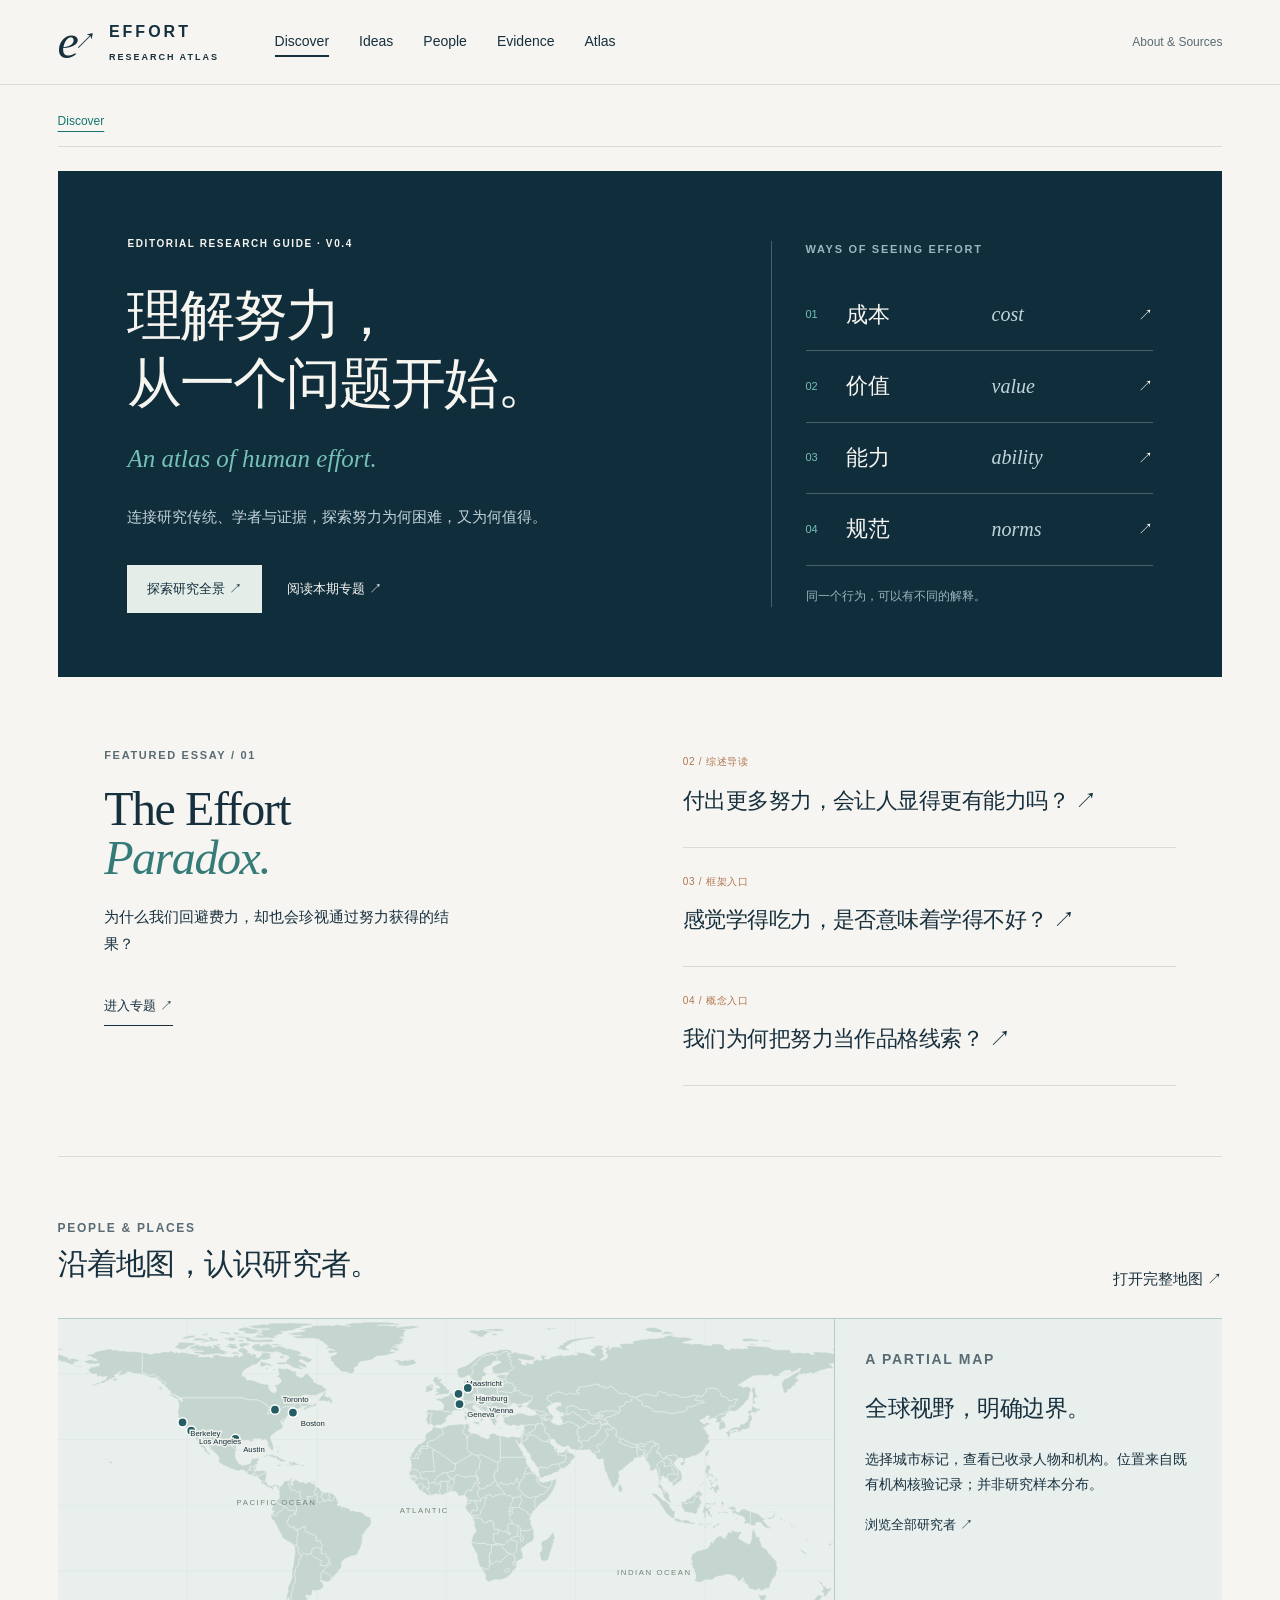
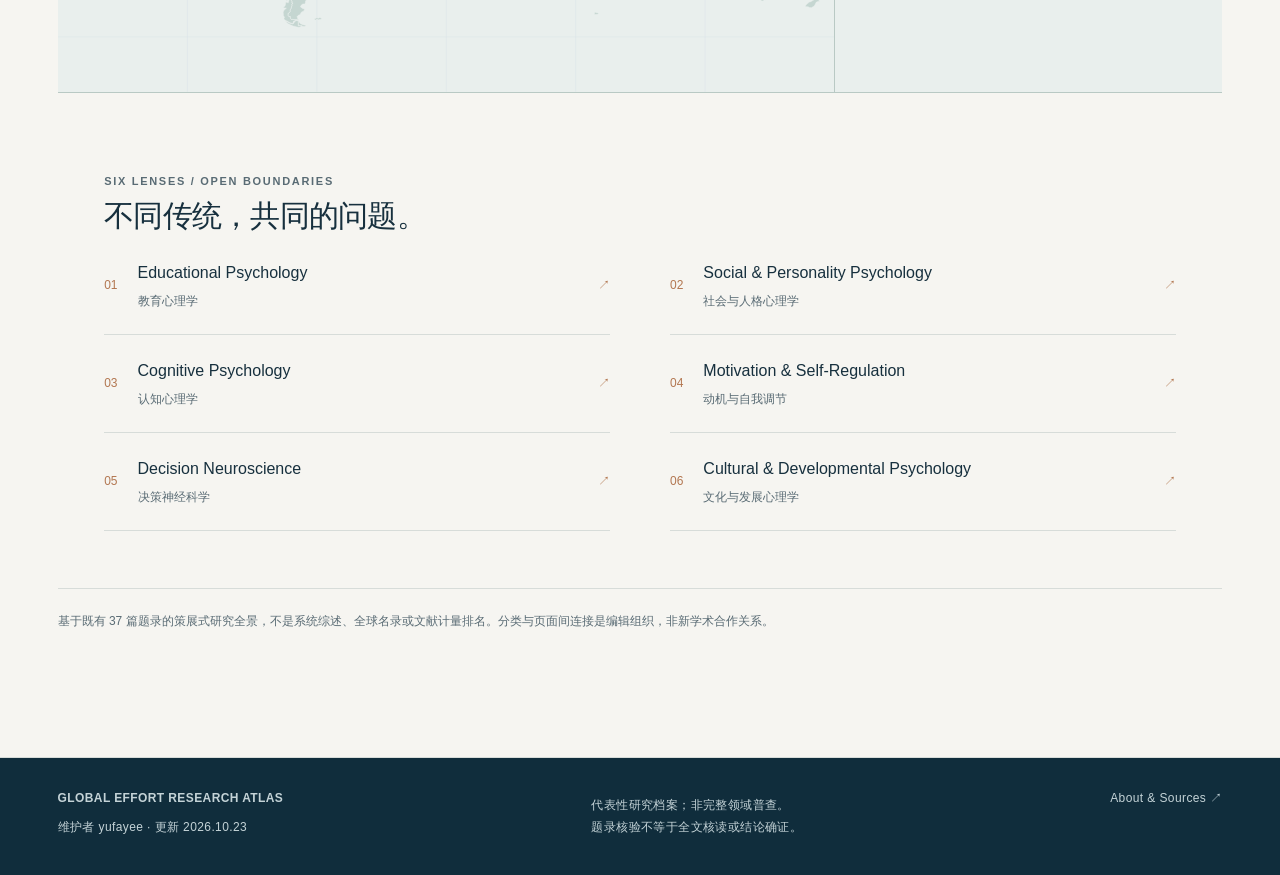
==== commit cc126bc3: "Release V0.4 discovery, effort paradox and research landscape; preserve V0.3 catalog" ====
--- a/github-pages/index.html
+++ b/github-pages/index.html
@@ -1,5 +1,5 @@
 <!doctype html>
-<html lang="zh-CN"><head><meta charset="utf-8"><meta name="viewport" content="width=device-width,initial-scale=1"><meta name="description" content="可追溯的全球努力研究者、团队、概念与论文档案。"><title>Global Effort Research Atlas｜全球努力研究图谱</title><link rel="stylesheet" href="./style.css"><link rel="stylesheet" href="./design.css"></head><body>
-<a class="skip" href="#main">跳至内容</a><header class="site-header"><a class="brand" href="#explore"><span class="mark">e<span>↗</span></span><span>EFFORT<span class="brand-sub">RESEARCH ATLAS</span></span></a><nav aria-label="主导航"><a href="#explore">Explore</a><a href="#concepts">Concepts</a><a href="#researchers">Researchers</a><a href="#teams">Research Teams</a><a href="#papers">Papers</a><a href="#network">Network</a><a href="#global-map">Global Map</a><a href="#timeline">Timeline</a></nav><a class="about-link" href="#sources">About & Sources</a></header>
-<main id="main"><section class="intro"><div><p class="eyebrow">AN ATLAS OF HUMAN EFFORT / RESEARCH EDITION 003</p><h1>全球努力研究图谱<span>Global Effort<br>Research Atlas<span class="title-period">.</span></span></h1><p class="subtitle">努力的信念、价值与行为。连接概念、学者与证据。</p></div><div class="edition">A LIVING SCHOLARLY ARCHIVE<br><span>V0.3 · 2026.10.22</span><br><a href="#sources">收录范围与来源 ↗</a></div></section><section class="searchbar"><label for="search" aria-hidden="true">⌕</label><input id="search" type="search" placeholder="搜索研究者、论文、概念或 DOI…" aria-label="搜索当前目录"><span id="scope-count"></span><button id="reset">清除筛选</button></section><div id="theme-tabs" class="theme-tabs" aria-label="研究路线筛选"></div><section id="view" aria-live="polite"><p>正在加载学术档案…</p></section></main>
-<footer><div><strong>GLOBAL EFFORT RESEARCH ATLAS</strong><p>维护者 yufayee · 更新 2026.10.22</p></div><p>代表性研究档案；非完整领域普查。<br>题录核验不等于全文核读或结论确证。</p><a href="#sources">About & Sources ↗</a></footer><dialog id="detail"><button class="close" aria-label="关闭详情">×</button><div id="detail-content"></div></dialog><div id="toast" role="status"></div><script type="module" src="./app.js"></script></body></html>
+<html lang="zh-CN"><head><meta charset="utf-8"><meta name="viewport" content="width=device-width,initial-scale=1"><meta name="description" content="可追溯的全球努力研究者、团队、概念与论文档案。"><title>Global Effort Research Atlas｜全球努力研究图谱</title><link rel="stylesheet" href="./style.css"><link rel="stylesheet" href="./design.css"><link rel="stylesheet" href="./landscape.css"></head><body>
+<a class="skip" href="#main">跳至内容</a><header class="site-header"><a class="brand" href="#explore"><span class="mark">e<span>↗</span></span><span>EFFORT<span class="brand-sub">RESEARCH ATLAS</span></span></a><nav aria-label="主导航"><a href="#explore" data-section="discover">Discover</a><a href="#landscape" data-section="ideas">Ideas</a><a href="#researchers" data-section="people">People</a><a href="#papers" data-section="evidence">Evidence</a><a href="#global-map" data-section="atlas">Atlas</a></nav><a class="about-link" href="#sources">About & Sources</a></header>
+<main id="main"><div id="sub-navigation" class="sub-navigation" role="navigation" aria-label="栏目导航"></div><section class="intro"><div><p class="eyebrow">AN ATLAS OF HUMAN EFFORT / RESEARCH EDITION 004</p><h1>全球努力研究图谱<span>Global Effort<br>Research Atlas<span class="title-period">.</span></span></h1><p class="subtitle">努力的信念、价值与行为。连接概念、学者与证据。</p></div><div class="edition">A LIVING SCHOLARLY ARCHIVE<br><span>V0.4 · 2026.10.23</span><br><a href="#sources">收录范围与来源 ↗</a></div></section><section class="searchbar"><label for="search" aria-hidden="true">⌕</label><input id="search" type="search" placeholder="搜索研究者、论文、概念或 DOI…" aria-label="搜索当前目录"><span id="scope-count"></span><button id="reset">清除筛选</button></section><div id="theme-tabs" class="theme-tabs" aria-label="研究路线筛选"></div><section id="view" aria-live="polite"><p>正在加载学术档案…</p></section></main>
+<footer><div><strong>GLOBAL EFFORT RESEARCH ATLAS</strong><p>维护者 yufayee · 更新 2026.10.23</p></div><p>代表性研究档案；非完整领域普查。<br>题录核验不等于全文核读或结论确证。</p><a href="#sources">About & Sources ↗</a></footer><dialog id="detail"><button class="close" aria-label="关闭详情">×</button><div id="detail-content"></div></dialog><div id="toast" role="status"></div><script type="module" src="./app.js"></script></body></html>
--- a/github-pages/landscape.css
+++ b/github-pages/landscape.css
@@ -0,0 +1,11 @@
+/* V0.4: editorial pages share tokens, not identical card layouts. */
+:root{--navy:#102d3c;--deep:#0b2230;--teal:#75c1b6;--copper:#b27650;--paper:#f6f5f1;--ink:#17303e;--muted:#596b74;--line:#d7dcd9;--soft:#edf1ee}
+body{background:var(--paper)}main{max-width:1500px;padding-top:26px}.site-header{background:var(--paper);border-bottom:1px solid var(--line);padding:18px 4.5%;gap:40px}.site-header nav{margin-left:auto;font-size:14px;gap:30px}.site-header nav a{border-bottom:2px solid transparent;text-decoration:none}.site-header nav a.active{border-color:var(--ink)}.site-header .brand{font-size:16px}.about-link{white-space:nowrap}
+.sub-navigation{display:flex;gap:22px;flex-wrap:wrap;min-height:36px;border-bottom:1px solid var(--line);margin-bottom:24px;font-size:12px;padding-bottom:14px}.sub-navigation a[aria-current]{color:#16766d;text-decoration:underline;text-underline-offset:6px}.intro{display:none!important}.searchbar{margin-bottom:10px}.theme-tabs{margin-bottom:28px}.searchbar input{min-height:40px}.searchbar label{font-size:24px}
+body[data-page="explore"] .searchbar,body[data-page="explore"] .theme-tabs,body[data-page="discover"] .searchbar,body[data-page="discover"] .theme-tabs,body[data-page="paradox"] .searchbar,body[data-page="paradox"] .theme-tabs,body[data-page="methods"] .searchbar,body[data-page="methods"] .theme-tabs,body[data-page="synthesis"] .searchbar,body[data-page="synthesis"] .theme-tabs,body[data-page="landscape"] .theme-tabs{display:none}
+.editorial-label{font-size:10px;letter-spacing:.16em;font-weight:600;display:block;margin-bottom:28px}.discovery-hero{background:var(--navy);color:#f6f5ef;display:grid;grid-template-columns:1.5fr 1fr;gap:70px;padding:64px 6%;position:relative}.discovery-hero h1,.landscape-header h1,.essay-hero h1,.compact-hero h1{font-family:var(--sans);font-size:clamp(36px,4.3vw,62px);font-weight:500;line-height:1.25;letter-spacing:-.04em;margin:0 0 25px}.discovery-hero h1 em{font:italic 25px/1.5 Georgia,serif;display:block;letter-spacing:0;color:var(--teal);margin-top:22px}.hero-copy>p{color:#c3d4d8;max-width:440px;font-size:15px}.hero-actions{display:flex;gap:25px;align-items:center;flex-wrap:wrap;margin-top:35px;font-size:13px}.action-light{background:#e4ede7;color:var(--navy);padding:13px 20px}.hero-index{border-left:1px solid #49606a;padding-left:34px;align-self:center}.hero-index>.kicker{color:#9ab7be;margin-bottom:22px}.hero-index>a{display:grid;grid-template-columns:30px 1fr 1fr 15px;gap:10px;padding:16px 0;border-bottom:1px solid #49606a;align-items:center}.hero-index>a>span{font-size:11px;color:var(--teal)}.hero-index strong{font-size:22px;font-weight:400}.hero-index em{font:italic 20px Georgia;color:#c3d4d8}.hero-note{font-size:12px;color:#9ab7be;margin:20px 0 0}.discovery-feature{display:grid;grid-template-columns:1fr 1fr;gap:8%;padding:70px 4%;border-bottom:1px solid var(--line)}.discovery-feature h2{font:48px/1.03 Georgia,serif;letter-spacing:-.03em;margin:20px 0}.discovery-feature h2 em{color:#357b78}.discovery-feature p{max-width:370px}.text-action{display:inline-block;margin-top:15px;border-bottom:1px solid;padding:8px 0;font-size:13px}.feature-questions article{padding:19px 0;border-bottom:1px solid var(--line)}.feature-questions article:first-child{padding-top:0}.feature-questions article>span{font-size:10px;letter-spacing:.07em;color:var(--copper)}.feature-questions h3{font-size:22px;font-weight:500;line-height:1.55;margin:10px 0}.feature-questions a{display:block}.world-section{padding:55px 0}.world-section h2,.landscape-preview h2{font-size:30px}.discovery-map-grid{display:grid;grid-template-columns:2fr 1fr;background:#e9efed;border-top:1px solid #b9c9c4;border-bottom:1px solid #b9c9c4}.discovery-map-grid>aside{padding:30px;border-left:1px solid #b9c9c4;align-self:stretch}.discovery-map-grid h3{font-size:23px}.discovery-map-grid p{font-size:14px}.discovery-map-grid a{font-size:13px}.discovery-map-grid .land{fill:#c5d6d1;stroke:#e9efed}.discovery-map-grid .marker circle{fill:#245d62}#discovery-map{min-width:0;display:flex;align-items:center}#discovery-map svg{width:100%;min-height:290px}.landscape-preview{padding:25px 4% 50px}.tradition-links{display:grid;grid-template-columns:1fr 1fr;column-gap:60px}.tradition-links>a{display:flex;align-items:center;gap:20px;border-bottom:1px solid var(--line);padding:22px 0}.tradition-links>a>span{font-size:12px;color:var(--copper)}.tradition-links>a>span:last-child{margin-left:auto}.tradition-links strong{font-weight:500;font-size:16px}.tradition-links small{display:block;color:var(--muted);font-size:12px;margin-top:4px}.coverage-note{font-size:12px;border-top:1px solid var(--line);padding:22px 0;color:var(--muted)}
+.landscape-header{padding:35px 4% 55px;border-bottom:1px solid var(--line)}.landscape-header h1{font-size:52px}.landscape-header em{font-style:normal;color:#317571}.landscape-header>p:last-child{max-width:660px}.landscape-layout{display:grid;grid-template-columns:230px minmax(0,1fr);gap:60px;padding:40px 0}.landscape-menu{align-self:start;position:sticky;top:20px}.landscape-menu>a{display:flex;gap:15px;padding:13px 16px;font-size:13px;border-bottom:1px solid var(--line)}.landscape-menu>a>span{color:var(--copper);font-size:11px}.landscape-menu>a[aria-current]{background:var(--navy);color:white}.landscape-menu>p{font-size:11px;color:var(--muted);padding:15px}.tradition-panel{display:grid;grid-template-columns:35px minmax(0,1fr);gap:20px;padding:0 0 40px;margin:0 0 40px;border-bottom:1px solid var(--line)}.tradition-number{font:30px Georgia;color:var(--copper)}.tradition-panel h2{font-size:28px;margin:0 0 15px}.tradition-panel .kicker{margin-top:0}.tradition-question{font-size:18px;max-width:660px}.concept-chips{display:flex;gap:8px;flex-wrap:wrap;margin:20px 0}.concept-chips>a{border:1px solid #bdcec8;border-radius:20px;padding:5px 12px;font-size:12px;background:#edf2ee}.reading-path{list-style:none;padding:0;margin:22px 0}.reading-path li{display:grid;grid-template-columns:40px 1fr;gap:16px;padding:14px 0;border-top:1px solid var(--line);font-size:14px;line-height:1.6}.reading-path li>span{color:var(--copper);font-size:12px}.reading-path small{display:block;color:var(--muted);font-size:11px;margin-top:6px}.people-strip{display:flex;flex-wrap:wrap;gap:10px 20px;border-left:3px solid #2d7974;padding-left:16px;margin:22px 0;font-size:13px}.tradition-panel details{font-size:13px}.inline-citations{display:flex;gap:8px 18px;flex-wrap:wrap;margin:12px 0;font-size:12px;color:#246b69}.inline-citations a{border-bottom:1px solid #b4cbc7;overflow-wrap:anywhere}.gap-note{font-size:13px;color:var(--muted);line-height:1.8}.gap-note strong{font-size:11px;font-weight:600;letter-spacing:.05em;color:#96623e;margin-right:8px}.coverage-band{background:var(--navy);color:#e5eeeb;padding:40px 5%;max-width:100%}.coverage-band h2{font-size:30px}.coverage-band p{max-width:850px;color:#bed1d5;font-size:14px}.coverage-band a{color:var(--teal);font-size:13px}.search-record{margin-top:30px;font-size:14px}.search-record article{padding:20px;border-bottom:1px solid var(--line)}.search-record h3{font-size:18px}.search-record p{font-size:13px}.search-record summary,summary{cursor:pointer;padding:12px 0}
+.essay-hero{background:#e7ece8;padding:55px 6%;border-top:4px solid var(--navy)}.essay-hero h1{font:clamp(60px,8vw,110px)/.95 Georgia,serif;letter-spacing:-.05em;margin:38px 0}.essay-hero h1 em{color:#337572}.essay-deck{border-left:2px solid var(--copper);padding-left:20px;font-size:19px;line-height:1.6}.essay-deck p{margin:0}.essay-credit{font-size:12px;color:var(--muted);margin-top:25px}.essay-toc{display:flex;gap:25px;overflow:auto;padding:15px 0;border-bottom:1px solid var(--line);font-size:13px;justify-content:flex-start}.essay-toc button{border:0;background:none;padding:8px;min-width:70px;font-size:13px}.essay-section{display:grid;grid-template-columns:160px minmax(0,1fr);gap:40px;padding:55px 2%;border-bottom:1px solid var(--line);scroll-margin-top:20px}.chapter{font-size:10px;letter-spacing:.12em;color:var(--copper);padding-top:10px}.essay-section h2{font-size:30px;line-height:1.4;margin:0 0 25px}.essay-lead{font-size:19px;line-height:1.9;max-width:780px}.distinction-grid{display:grid;grid-template-columns:repeat(3,minmax(0,1fr));gap:18px}.distinction-grid article{border-top:1px solid #9eb4ae;padding:20px 5px}.distinction-grid article>span{font:36px Georgia;color:#38766f}.distinction-grid h3{font-size:20px;margin:12px 0}.distinction-grid p{font-size:14px;line-height:1.8}.theory-row{display:grid;grid-template-columns:220px 1fr;gap:25px;padding:20px 0;border-top:1px solid var(--line)}.theory-row h3{font-size:22px}.theory-row p{font-size:14px}.editorial-note{background:#e9efeb;padding:20px;font-size:13px;line-height:1.8}.comparison-scroll{overflow:auto;border:1px solid #c4cfca;background:#fafbf8}.comparison-table{border-collapse:collapse;min-width:780px;width:100%;table-layout:fixed;font-size:13px;line-height:1.8}.comparison-table caption{text-align:left;padding:15px;color:var(--muted);font-size:12px}.comparison-table th,.comparison-table td{padding:18px 20px;vertical-align:top;border:1px solid #d8dfda;text-align:left}.comparison-table thead{background:var(--navy);color:#eaf2ef}.comparison-table th:first-child{width:150px}.comparison-table tbody th{font-weight:500;background:#eef2ee}.comparison-table td .inline-citations{margin:0}#essay-evidence{padding:45px 0}.open-questions{padding-left:24px}.open-questions li{padding:12px 0;max-width:740px;font-size:17px;line-height:1.8}.reading-sources{padding:45px 0}.reading-sources details{border-top:1px solid var(--line);font-size:13px;padding:6px 16px}.reading-sources summary{display:flex;justify-content:space-between;gap:20px;list-style:disclosure-closed}.reading-sources summary>span{color:var(--muted);font-size:11px}.reading-sources details>a{margin-right:15px;font-size:12px}.compact-hero{padding:40px 3%;border-bottom:1px solid var(--line)}.compact-hero h1{font-family:Georgia,var(--sans);font-size:48px}.compact-hero p{max-width:750px}.method-row{display:grid;grid-template-columns:70px 1fr;gap:20px;padding:35px 3%;border-bottom:1px solid var(--line)}.method-row>span{font:30px Georgia;color:var(--copper)}.method-row h2{font-size:28px}.method-row p{max-width:780px;font-size:15px}.compare-controls{display:flex;gap:25px;flex-wrap:wrap;border:0;padding:25px 0;font-size:14px}.compare-controls legend{font-size:12px;color:var(--muted);padding-top:20px}.compare-controls input{accent-color:#236b66;width:17px;height:17px;vertical-align:middle}.person-card{background:#fafbf8;border-top:2px solid #285b62}.portrait{background:#e5ece7}.paper-row{border:0;border-bottom:1px solid var(--line);background:transparent}.paper-list{display:block}.paper-row:hover{background:#edf0eb}.paper-detail{background:#fbfcf9}.filters{background:#edf0eb}.scholar-header{border-bottom:1px solid var(--line);padding-bottom:30px}.scholar{background:#fbfcf9}.network-wrap{background:#f5f7f3}footer{background:var(--navy);color:#c4d3d7}.edition{display:none}
+@media(max-width:1000px){.site-header{gap:15px}.site-header nav{order:3;flex-basis:100%;margin:0;justify-content:space-between;gap:15px}.discovery-hero{gap:35px;padding:40px}.hero-index{padding-left:25px}.landscape-layout{grid-template-columns:185px minmax(0,1fr);gap:25px}.essay-section{grid-template-columns:110px minmax(0,1fr);gap:20px}.theory-row{grid-template-columns:1fr;gap:5px}.distinction-grid{gap:10px}.comparison-table{min-width:800px}.world-section h2{font-size:27px}}
+@media(max-width:650px){main{padding:20px 5% 45px}.site-header{padding:16px 5%}.sub-navigation{gap:12px 20px;font-size:11px}.discovery-hero{grid-template-columns:1fr;padding:30px 24px;gap:35px}.discovery-hero h1{font-size:38px}.discovery-hero h1 em{font-size:20px}.hero-index{border-left:0;border-top:1px solid #49606a;padding:20px 0 0}.hero-index>a{padding:10px 0}.hero-index strong{font-size:19px}.hero-index em{font-size:18px}.discovery-feature{grid-template-columns:1fr;padding:40px 0;gap:35px}.discovery-feature h2{font-size:43px}.feature-questions h3{font-size:21px}.discovery-map-grid{grid-template-columns:1fr}.discovery-map-grid>aside{border-left:0;border-top:1px solid #b9c9c4;padding:24px}#discovery-map svg{min-height:200px}.tradition-links{grid-template-columns:1fr}.landscape-preview{padding:0 0 30px}.landscape-header{padding:25px 0 35px}.landscape-header h1{font-size:38px}.landscape-layout{display:block;padding-top:20px}.landscape-menu{position:static;display:flex;overflow-x:auto;gap:8px;margin-bottom:35px}.landscape-menu>a{flex:0 0 auto;padding:10px;font-size:12px}.landscape-menu>p,.landscape-menu>a>span{display:none}.tradition-panel{grid-template-columns:26px minmax(0,1fr);gap:12px}.tradition-panel h2{font-size:24px}.tradition-number{font-size:24px}.tradition-question{font-size:17px}.coverage-band{padding:28px 24px}.coverage-band h2{font-size:25px}.essay-hero{padding:30px 24px}.essay-hero h1{font-size:62px}.essay-deck{font-size:17px}.essay-toc{gap:5px}.essay-section{grid-template-columns:1fr;padding:35px 0;gap:15px}.essay-section h2{font-size:26px}.essay-lead{font-size:17px}.distinction-grid{grid-template-columns:1fr}.distinction-grid article{display:block;padding:15px 0}.distinction-grid h3{display:inline;margin-left:16px}.reading-sources summary{display:block}.reading-sources summary>span{display:block}.compact-hero{padding:25px 0}.compact-hero h1{font-size:36px}.method-row{grid-template-columns:30px 1fr;padding:25px 0;gap:12px}.method-row h2{font-size:23px}.compare-controls{gap:15px;flex-direction:column}.section-head h2{font-size:26px}}
+@media(prefers-reduced-motion:no-preference){.hero-index>a,.tradition-links>a{transition:background-color .18s,color .18s}.hero-index>a:hover{color:var(--teal)}.tradition-links>a:hover{background:#e9efeb}}
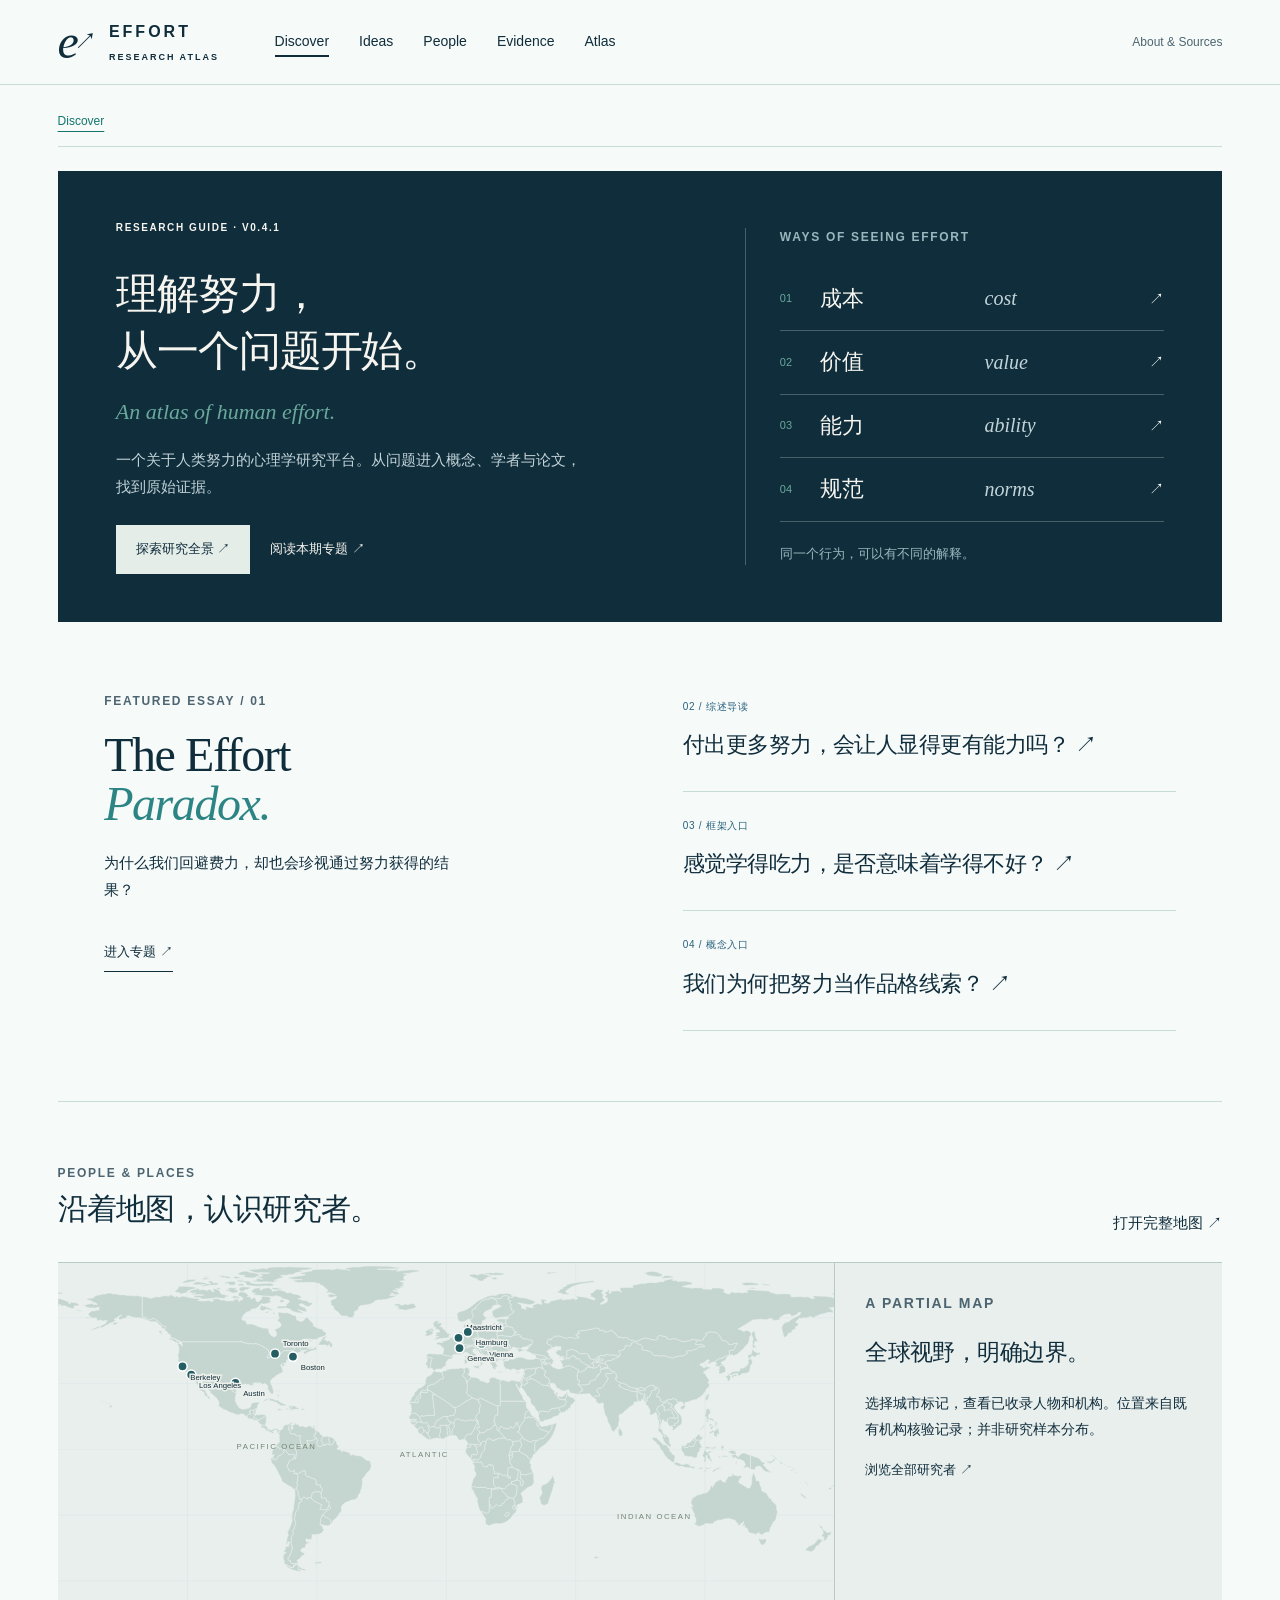
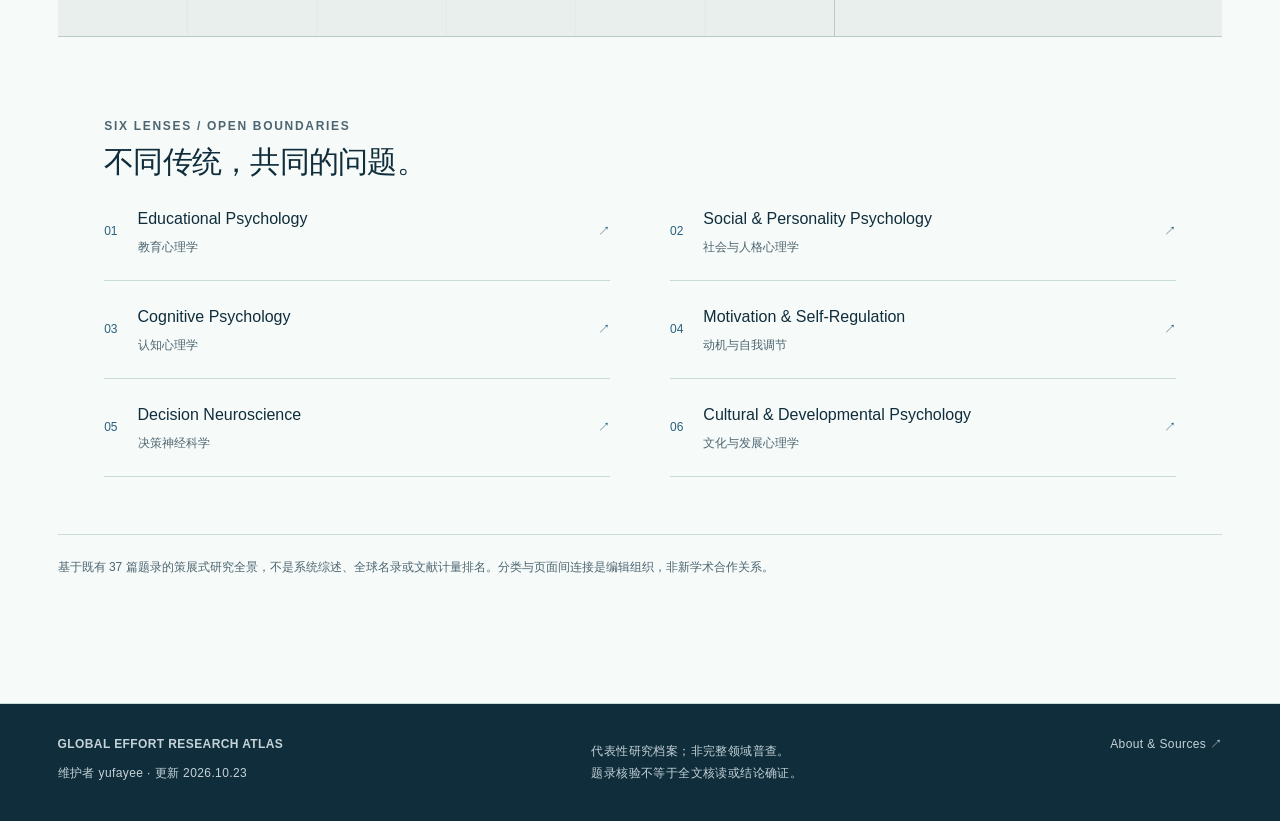
==== commit d5b429e9: "Release V0.4.1 blue-green design and three-perspective research graph" ====
--- a/github-pages/index.html
+++ b/github-pages/index.html
@@ -1,5 +1,5 @@
 <!doctype html>
-<html lang="zh-CN"><head><meta charset="utf-8"><meta name="viewport" content="width=device-width,initial-scale=1"><meta name="description" content="可追溯的全球努力研究者、团队、概念与论文档案。"><title>Global Effort Research Atlas｜全球努力研究图谱</title><link rel="stylesheet" href="./style.css"><link rel="stylesheet" href="./design.css"><link rel="stylesheet" href="./landscape.css"></head><body>
+<html lang="zh-CN"><head><meta charset="utf-8"><meta name="viewport" content="width=device-width,initial-scale=1"><meta name="description" content="可追溯的全球努力研究者、团队、概念与论文档案。"><title>Global Effort Research Atlas｜全球努力研究图谱</title><link rel="stylesheet" href="./atlas.css"></head><body>
 <a class="skip" href="#main">跳至内容</a><header class="site-header"><a class="brand" href="#explore"><span class="mark">e<span>↗</span></span><span>EFFORT<span class="brand-sub">RESEARCH ATLAS</span></span></a><nav aria-label="主导航"><a href="#explore" data-section="discover">Discover</a><a href="#landscape" data-section="ideas">Ideas</a><a href="#researchers" data-section="people">People</a><a href="#papers" data-section="evidence">Evidence</a><a href="#global-map" data-section="atlas">Atlas</a></nav><a class="about-link" href="#sources">About & Sources</a></header>
-<main id="main"><div id="sub-navigation" class="sub-navigation" role="navigation" aria-label="栏目导航"></div><section class="intro"><div><p class="eyebrow">AN ATLAS OF HUMAN EFFORT / RESEARCH EDITION 004</p><h1>全球努力研究图谱<span>Global Effort<br>Research Atlas<span class="title-period">.</span></span></h1><p class="subtitle">努力的信念、价值与行为。连接概念、学者与证据。</p></div><div class="edition">A LIVING SCHOLARLY ARCHIVE<br><span>V0.4 · 2026.10.23</span><br><a href="#sources">收录范围与来源 ↗</a></div></section><section class="searchbar"><label for="search" aria-hidden="true">⌕</label><input id="search" type="search" placeholder="搜索研究者、论文、概念或 DOI…" aria-label="搜索当前目录"><span id="scope-count"></span><button id="reset">清除筛选</button></section><div id="theme-tabs" class="theme-tabs" aria-label="研究路线筛选"></div><section id="view" aria-live="polite"><p>正在加载学术档案…</p></section></main>
+<main id="main"><div id="sub-navigation" class="sub-navigation" role="navigation" aria-label="栏目导航"></div><section class="intro"><div><p class="eyebrow">AN ATLAS OF HUMAN EFFORT / RESEARCH EDITION 004</p><h1>全球努力研究图谱<span>Global Effort<br>Research Atlas<span class="title-period">.</span></span></h1><p class="subtitle">努力的信念、价值与行为。连接概念、学者与证据。</p></div><div class="edition">A LIVING SCHOLARLY ARCHIVE<br><span>V0.4.1 · 2026.10.23</span><br><a href="#sources">收录范围与来源 ↗</a></div></section><section class="searchbar"><label for="search" aria-hidden="true">⌕</label><input id="search" type="search" placeholder="搜索研究者、论文、概念或 DOI…" aria-label="搜索当前目录"><span id="scope-count"></span><button id="reset">清除筛选</button></section><div id="theme-tabs" class="theme-tabs" aria-label="研究路线筛选"></div><section id="view" aria-live="polite"><p>正在加载学术档案…</p></section></main>
 <footer><div><strong>GLOBAL EFFORT RESEARCH ATLAS</strong><p>维护者 yufayee · 更新 2026.10.23</p></div><p>代表性研究档案；非完整领域普查。<br>题录核验不等于全文核读或结论确证。</p><a href="#sources">About & Sources ↗</a></footer><dialog id="detail"><button class="close" aria-label="关闭详情">×</button><div id="detail-content"></div></dialog><div id="toast" role="status"></div><script type="module" src="./app.js"></script></body></html>
--- a/github-pages/atlas.css
+++ b/github-pages/atlas.css
@@ -0,0 +1,60 @@
+/* SOURCE: style.css */
+:root{--paper:#f7f6f1;--ink:#252e2c;--muted:#717873;--line:#d9ddd5;--accent:#355e50;--soft:#e8ede5;--white:#fdfcf8;font-family:Inter,"Segoe UI","Microsoft YaHei",sans-serif;color:var(--ink);background:var(--paper);font-synthesis:none}*{box-sizing:border-box}body{margin:0}a{color:inherit;text-decoration:none}a:hover{color:var(--accent);text-decoration:underline}button,input,select,textarea{font:inherit;color:inherit}button{cursor:pointer;border:1px solid var(--line);background:transparent;padding:9px 15px;border-radius:3px}button:hover{background:var(--soft)}button:disabled{opacity:.5;cursor:wait}input,select,textarea{border:1px solid var(--line);border-radius:2px;background:var(--white);padding:10px}button:focus-visible,a:focus-visible,input:focus-visible,select:focus-visible,textarea:focus-visible,[tabindex]:focus-visible{outline:2px solid var(--accent);outline-offset:4px}.skip{position:absolute;top:-50px}.skip:focus{top:5px;background:white;z-index:10}header{display:flex;align-items:center;gap:34px;border-bottom:1px solid var(--line);padding:22px 4%;background:var(--white)}.brand{display:flex;align-items:center;gap:12px;font-size:19px;letter-spacing:3px;font-weight:600;min-width:205px}.brand-sub{display:block;font-size:9px;letter-spacing:2px;margin-top:4px}.mark{font-family:Georgia,serif;font-style:italic;font-size:48px;line-height:40px;letter-spacing:-5px;font-weight:400}.mark span{font-size:23px;vertical-align:top;letter-spacing:0}nav{display:flex;gap:27px;flex:1;justify-content:center;font-size:13px;white-space:nowrap}nav a.active{color:var(--accent);text-decoration:underline;text-underline-offset:10px}.desk-link{font-size:12px;border-left:1px solid var(--line);padding-left:25px;white-space:nowrap}main{max-width:1600px;margin:auto;padding:42px 4% 70px}.intro{display:flex;justify-content:space-between;align-items:center;margin-bottom:30px}.eyebrow{font-size:10px;letter-spacing:2px;color:var(--accent);margin:0 0 16px}h1{font-size:34px;font-weight:500;letter-spacing:2px;margin:0}h1 span{display:block;font-family:Georgia,serif;font-size:23px;font-weight:400;letter-spacing:0;margin-top:10px}h2,h3,h4{font-weight:500}h2{font-size:23px;margin:0}h3{font-size:20px;line-height:1.45}p{line-height:1.8}.subtitle{font-size:13px;color:var(--muted);margin-bottom:0}.edition{font-size:10px;letter-spacing:1.5px;line-height:2.6;text-align:right;color:var(--muted)}.edition a{letter-spacing:0;color:var(--accent)}.searchbar{display:flex;align-items:center;border-top:1px solid var(--ink);border-bottom:1px solid var(--line);gap:14px;padding:11px 0}.searchbar label{font-size:28px}.searchbar input{background:transparent;border:0;flex:1;min-width:80px;font-size:14px;outline-offset:0}.searchbar span{font-size:11px;color:var(--muted);white-space:nowrap}.searchbar button{border:0;font-size:11px}.theme-tabs{display:flex;gap:8px;padding:18px 0 26px;overflow:auto}.theme-tabs button{white-space:nowrap;border:0;font-size:12px;padding:8px 13px}.theme-tabs button.active{background:var(--accent);color:white}.dot{display:inline-block;width:6px;height:6px;border-radius:50%;background:#8b9d85;margin-right:8px}.section-head{display:flex;justify-content:space-between;align-items:center;margin:4px 0 20px;gap:16px}.kicker{font-size:10px;letter-spacing:1.5px;color:var(--muted);margin:0 0 7px}.section-head p{font-size:12px;color:var(--muted);margin:7px 0 0}.small{font-size:12px;color:var(--muted);line-height:1.8}.atlas-layout{display:grid;grid-template-columns:minmax(0,1fr) 290px;border:1px solid var(--line);background:#eef1eb;min-height:460px}.map-area{position:relative;overflow:hidden;display:flex;flex-direction:column}.map-area svg{width:100%;flex:1;min-height:350px;touch-action:none;cursor:grab}.map-area svg:active{cursor:grabbing}.map-area .land{fill:#dde3d8;stroke:#f7f6f1;stroke-width:.65}.graticule{fill:none;stroke:#dce3d8;stroke-width:.5}.map-label{font-size:10px;fill:#748574;letter-spacing:2px;pointer-events:none}.marker{cursor:pointer}.marker circle{fill:var(--accent);stroke:#f7f6f1;stroke-width:2}.marker:hover circle,.marker:focus circle{fill:#b16b40}.marker text{font-size:10px;fill:var(--ink);paint-order:stroke;stroke:#eef1eb;stroke-width:4px;pointer-events:none}.map-controls{position:absolute;top:16px;left:16px;display:flex;gap:5px;z-index:1}.map-controls button{background:var(--paper);font-size:13px;padding:6px 10px}.map-credit{font-size:10px;color:var(--muted);padding:13px 18px;border-top:1px solid #dce3d8}.map-sidebar{border-left:1px solid var(--line);padding:22px;background:var(--white);max-height:500px;overflow:auto}.map-sidebar h3{font-size:16px;margin:0 0 10px}.person-mini{display:block;width:100%;text-align:left;border:0;border-top:1px solid var(--line);border-radius:0;padding:13px 0}.person-mini strong{font-family:Georgia,serif;font-weight:400;font-size:17px}.person-mini span{display:block;color:var(--muted);font-size:11px;margin-top:5px}.below-map{display:grid;grid-template-columns:1fr 1fr;gap:36px;margin-top:26px}.below-map p{font-size:12px;color:var(--muted)}.text-link{padding:0;border:0;color:var(--accent);font-size:12px}.cards{display:grid;grid-template-columns:repeat(3,minmax(0,1fr));gap:0 28px}.person-card{padding:25px 0;border-top:1px solid var(--line)}.person-card h3{font-family:Georgia,serif;margin:10px 0 8px;font-size:25px}.person-card p{font-size:13px;min-height:46px}.person-card .org{font-size:11px;color:var(--muted);min-height:0}.person-card button{border:0;border-bottom:1px solid var(--accent);padding:5px 0;color:var(--accent);font-size:12px}.badge{font-size:10px;color:var(--accent);border:1px solid var(--line);padding:4px 7px;display:inline-block;margin:2px 5px 2px 0}.pending{color:#8a6842}.filters{display:flex;gap:10px;flex-wrap:wrap;margin-bottom:20px}.filters label{font-size:11px;color:var(--muted)}.filters select{display:block;margin-top:5px;max-width:210px;font-size:12px;padding:8px}.paper-list{border-top:1px solid var(--ink)}.paper-row{display:grid;grid-template-columns:65px 1fr 135px;gap:18px;padding:23px 0;border-bottom:1px solid var(--line);align-items:start}.paper-year{font-family:Georgia,serif;font-size:23px;color:var(--muted)}.paper-title{display:block;border:0;padding:0;text-align:left;font-family:Georgia,"Microsoft YaHei",serif;font-size:19px;line-height:1.5}.paper-title:hover{background:none;color:var(--accent)}.paper-meta{font-size:11px;color:var(--muted);margin:8px 0 0;line-height:1.7}.paper-actions{text-align:right;font-size:11px;line-height:2.6}.paper-actions a{display:block;color:var(--accent)}.empty{padding:50px;text-align:center;color:var(--muted);border:1px solid var(--line)}.network-wrap{background:#eef1eb;border:1px solid var(--line);position:relative}.network-wrap svg{width:100%;height:550px;touch-action:none;cursor:grab}.network-node{cursor:pointer}.network-node circle{fill:var(--white);stroke:var(--accent);stroke-width:1.2}.network-node text{font-size:11px;fill:var(--ink);paint-order:stroke;stroke:#eef1eb;stroke-width:4px}.network-node.theme circle{fill:var(--accent)}.network-node.theme text{font-size:12px}.network-edge{stroke:#a8b6a6;stroke-width:1;cursor:pointer}.network-edge.coauthor{stroke:#416c59;stroke-width:2}.network-edge.institution{stroke:#9e815a;stroke-dasharray:5 4}.network-edge:hover{stroke:#b45f37;stroke-width:4}.legend{display:flex;gap:22px;font-size:11px;color:var(--muted);padding:15px}.theme-grid{display:grid;grid-template-columns:1fr 1fr;gap:25px}.theme-card{border-top:1px solid var(--ink);padding:20px 0}.theme-card h3{font-family:Georgia,serif;font-size:24px;margin:10px 0}.theme-card p{font-size:13px}.theme-number{font-family:Georgia,serif;font-size:28px;color:#a2afa0}.timeline{border-left:1px solid #aebbae;margin:30px 0 0 10px;padding-left:35px}.event{position:relative;padding:0 0 35px;max-width:900px}.event:before{content:'';position:absolute;left:-40px;top:5px;width:9px;height:9px;border-radius:50%;background:var(--accent)}.event time{font-size:12px;letter-spacing:1px;color:var(--accent)}.event h3{font-family:Georgia,serif;margin:10px 0;font-size:22px}.event a{font-size:12px;color:var(--accent)}.desk-banner{background:var(--soft);padding:20px 25px;margin-bottom:22px;display:flex;justify-content:space-between;gap:20px}.desk-banner p{font-size:12px;margin:4px 0}.desk-banner strong{font-weight:500}.toolbar{display:flex;gap:8px;flex-wrap:wrap}.toolbar button{font-size:11px}.note-block{padding:18px;background:var(--soft);font-size:13px;line-height:1.8;margin:18px 0}.source-grid{display:grid;grid-template-columns:1fr 1fr;gap:30px}.source-grid article{border-top:1px solid var(--line);padding-top:15px}.source-grid p,.source-grid li{font-size:13px;line-height:1.9}.source-grid a{color:var(--accent);text-decoration:underline}dialog{width:min(760px,94vw);max-height:90vh;padding:38px 42px;border:1px solid var(--line);background:var(--white);color:var(--ink)}dialog::backdrop{background:rgba(26,36,31,.35);backdrop-filter:blur(3px)}.close{position:sticky;float:right;top:0;border:0;font-size:25px;padding:0 8px;background:var(--white);z-index:1}dialog h2{font-family:Georgia,"Microsoft YaHei",serif;font-size:30px;line-height:1.4;margin:12px 25px 18px 0}dialog h3{font-size:16px;border-top:1px solid var(--line);padding-top:18px;margin-top:25px}dialog p{font-size:13px}dialog .sources a{display:block;overflow-wrap:anywhere;font-size:11px;line-height:1.8;margin:7px 0;color:var(--accent)}dialog textarea{width:100%;min-height:170px;resize:vertical;line-height:1.7}dialog label{display:block;font-size:12px;margin:14px 0 7px}dialog .paper-row{grid-template-columns:45px 1fr}.primary{background:var(--accent);color:white}.primary:hover{background:#254b3e}#toast{position:fixed;bottom:24px;left:50%;transform:translateX(-50%);background:var(--accent);color:white;font-size:13px;padding:12px 24px;display:none;z-index:9}footer{border-top:1px solid var(--line);padding:25px 4%;display:flex;justify-content:space-between;font-size:10px;letter-spacing:1px;color:var(--muted)}@media(min-width:1600px){.atlas-layout{min-height:550px}.map-sidebar{max-height:580px}}@media(max-width:1100px){header{gap:18px;flex-wrap:wrap}.brand{min-width:180px}nav{gap:18px;order:3;justify-content:flex-start;width:100%;overflow:auto;padding:10px 0}.desk-link{margin-left:auto}.atlas-layout{grid-template-columns:minmax(0,1fr) 240px}.cards{grid-template-columns:1fr 1fr}}@media(max-width:700px){header{padding:18px 5%}.intro{align-items:flex-start}.edition{display:none}main{padding:28px 5% 45px}h1{font-size:27px}h1 span{font-size:21px}.searchbar span{display:none}.searchbar input{font-size:12px}.theme-tabs{padding-bottom:15px}.atlas-layout{display:block}.map-sidebar{border-left:0;border-top:1px solid var(--line);max-height:240px}.map-area svg{min-height:270px}.map-controls{top:8px;left:8px}.cards,.theme-grid,.below-map,.source-grid{grid-template-columns:1fr}.section-head{align-items:flex-start}.section-head h2{font-size:20px}.paper-row{grid-template-columns:40px 1fr;gap:12px}.paper-actions{grid-column:2;text-align:left}.paper-actions a{display:inline-block;margin-right:15px}.paper-title{font-size:17px}.desk-banner{display:block}.toolbar{margin-top:14px}.network-wrap svg{height:430px}dialog{padding:24px}.filters select{max-width:150px}.legend{flex-wrap:wrap;gap:10px}footer{gap:12px;flex-wrap:wrap}.map-label{font-size:8px}}
+
+/* SOURCE: design.css */
+/* V0.3 / editorial academic archive. System fonts; no remote font dependency. */
+:root{--paper:var(--paper);--white:#fff;--ink:#152c42;--muted:#607286;--line:#dbe2e8;--accent:#246c72;--soft:#edf3f5;--serif:Georgia,"Times New Roman","Songti SC",SimSun,serif;font-family:"Segoe UI","PingFang SC","Microsoft YaHei",sans-serif;color:var(--ink);background:var(--paper)}
+body{line-height:1.65}a,button{transition:color .15s,background-color .15s}button{border-radius:2px}a:focus-visible,button:focus-visible,[tabindex]:focus-visible{outline:3px solid var(--blue);outline-offset:4px}h2,h3,h4{line-height:1.35;overflow-wrap:anywhere}h2,h3{font-family:var(--serif);font-weight:400}h2{font-size:36px}h3{font-size:25px}p{margin:.65em 0 1em}.site-header{padding:22px 3%;gap:25px;flex-wrap:wrap;background:white}.brand{font-size:17px;min-width:175px}.brand:hover{text-decoration:none}.mark{color:var(--ink)}nav{gap:19px;font-size:12px;justify-content:flex-start;overflow-x:auto;scrollbar-width:thin;padding:9px 2px}nav a{min-height:30px;display:flex;align-items:center}nav a.active{color:var(--ink);text-decoration-thickness:2px;text-underline-offset:12px}.about-link{font-size:11px;color:var(--muted)}main{max-width:1480px;padding:55px 4.5% 90px}.intro{align-items:flex-end;border:0;padding:0 0 46px;margin:0}.eyebrow,.kicker{color:var(--muted);font-size:10px;font-weight:600;letter-spacing:1.7px;line-height:1.5}h1{font-family:inherit;font-size:14px;letter-spacing:2px;font-weight:500;margin:24px 0 0}h1>span{font-family:var(--serif);font-size:clamp(42px,5.3vw,76px);font-weight:400;line-height:1.06;letter-spacing:-2.5px;margin-top:17px}.title-period{color:var(--accent)}.subtitle{font-size:14px;color:var(--muted);margin-top:22px}.edition{font-size:10px;line-height:2.5;letter-spacing:1px;border-left:1px solid var(--line);padding-left:28px}.edition a{color:var(--accent);letter-spacing:0}body:not([data-page="explore"]) .intro{display:none}.searchbar{background:white;border:1px solid var(--line);padding:9px 15px;gap:14px;margin:0}.searchbar input{min-width:0;background:transparent;border:0;font-size:14px}.searchbar button{font-size:11px;border:0;white-space:nowrap}#scope-count{font-size:10px;white-space:nowrap;color:var(--muted)}.theme-tabs{display:flex;gap:7px;overflow-x:auto;flex-wrap:nowrap;padding:17px 0 25px;border-bottom:1px solid var(--line);margin-bottom:32px}.theme-tabs button{border:0;background:transparent;color:var(--muted);font-size:12px;white-space:nowrap;padding:8px 12px;min-height:38px}.theme-tabs button.active{background:var(--ink);color:white}.dot{display:none}.route-cards{display:grid;grid-template-columns:repeat(3,minmax(0,1fr));border-top:1px solid var(--line);border-left:1px solid var(--line);margin:0 0 46px}.route-card{border:0;border-right:1px solid var(--line);border-bottom:1px solid var(--line);padding:22px 25px;min-height:178px;text-align:left;border-radius:0;background:white;display:flex;flex-direction:column;align-items:stretch}.route-card:hover,.route-card.selected{background:var(--soft)}.route-index{display:flex;justify-content:space-between;font-size:10px;letter-spacing:1.5px;color:var(--muted);margin-bottom:14px}.route-card strong{font-family:var(--serif);font-size:22px;font-weight:400}.route-en{font-size:11px;color:var(--muted);margin:4px 0 11px}.route-sub{font-size:12px;color:var(--muted);line-height:1.6}.section-head{margin:0 0 26px;gap:25px;align-items:flex-end}.section-head h2{font-size:32px;margin:7px 0}.section-head p:not(.kicker){font-size:13px;color:var(--muted);max-width:780px}.toolbar{display:flex;gap:9px;flex-wrap:wrap}.toolbar button{font-size:11px;background:white}.atlas-layout{background:white;border:1px solid var(--line);grid-template-columns:minmax(0,1fr) 280px;min-height:440px}.map-area{background:#f0f5f8;min-width:0;position:relative}.land{fill:#dce5eb;stroke:white;stroke-width:.7}.graticule{stroke:#d5e0e7;stroke-width:.5;fill:none}.marker circle{fill:var(--accent);stroke:white;stroke-width:2}.marker text{fill:var(--ink);font-size:10px}.marker:hover circle,.marker:focus circle{fill:var(--accent)}.map-credit{font-size:9px;background:#f0f5f8;color:var(--muted);padding:8px 12px}.map-sidebar{padding:25px;max-height:510px;overflow:auto}.map-sidebar h3{font-size:23px}.map-sidebar h4{font-size:14px}.map-sidebar p{font-size:12px}.person-mini{border:0;border-bottom:1px solid var(--line);border-radius:0;padding:14px 0;text-align:left;display:block;width:100%;background:transparent}.person-mini strong{font-size:13px}.person-mini span{font-size:10px;display:block;margin-top:4px;color:var(--muted)}.map-controls button{background:white;border-color:var(--line);font-size:11px;min-width:36px;min-height:36px}.cards{display:grid;grid-template-columns:repeat(3,minmax(0,1fr));gap:28px}.person-card{padding:0;border:1px solid var(--line);border-radius:0;overflow:hidden;background:white;box-shadow:none}.portrait-link{display:block}.portrait{width:100%;height:auto;aspect-ratio:1.55;object-fit:cover}.placeholder{display:flex;flex-direction:column;justify-content:center;align-items:center;background:#eaf0f3;color:#8a9aa9;position:relative}.placeholder span{font-family:var(--serif);font-size:57px;line-height:1;letter-spacing:-3px}.placeholder small{font-size:8px;letter-spacing:1.5px;position:absolute;bottom:15px;color:#738697}.person-card-body{padding:22px 24px 25px}.person-card h3{margin:7px 0;font-size:25px}.person-card .org{color:var(--muted);font-size:12px;min-height:38px}.profile-interest{font-size:13px;min-height:45px;line-height:1.8}.text-link{font-size:12px;color:var(--accent);border:0;padding:0;background:transparent}.text-link span{float:right}.back-link{display:inline-block;color:var(--muted);font-size:12px;margin-bottom:25px}.scholar{background:white;border:1px solid var(--line);padding:45px}.scholar-header{display:grid;grid-template-columns:200px minmax(0,1fr);gap:44px;background:none;border:0;padding:0 0 34px;align-items:start}.scholar-header .portrait{aspect-ratio:4/5}.scholar-header .placeholder span{font-size:66px}.photo-caption{font-size:10px;color:var(--muted);margin:10px 0}.scholar-header h2{font-size:clamp(32px,4vw,54px);margin:7px 0 5px;letter-spacing:-1px}.name-zh{font-family:var(--serif);font-size:22px}.scholar-affiliation{font-size:15px;color:var(--muted)}.scholar-bio{font-size:15px;line-height:1.9;max-width:730px}.profile-actions{display:flex;gap:10px;flex-wrap:wrap;margin-top:24px}.source-button{display:inline-block;padding:10px 15px;border:1px solid var(--line);font-size:12px;border-radius:2px;line-height:1.5}.primary{background:var(--ink);color:white;border-color:var(--ink)}.primary:hover{background:#25475c;color:white}.tag-list{display:flex;gap:7px;flex-wrap:wrap;margin:14px 0}.tag-list a{font-size:10px;padding:5px 9px;background:var(--soft);color:#4a6473}.scholar-columns{display:grid;grid-template-columns:minmax(0,1fr) 260px;gap:45px;border-top:1px solid var(--line)}.scholar-columns section{padding:29px 0;border-bottom:1px solid var(--line)}.scholar-columns h3{margin:8px 0 17px}.reading-prose{line-height:1.95;font-size:15px}.reference-links{list-style:none;padding:0;margin:15px 0}.reference-links li{margin-bottom:13px}.reference-links a{font-size:12px;color:var(--accent)}.reference-links span{display:block;overflow-wrap:anywhere;font-size:9px;color:var(--muted);line-height:1.6;margin-top:3px}.compact-papers article{padding:21px 0;border-bottom:1px solid var(--line)}.compact-papers h4{font-family:var(--serif);font-size:21px;font-weight:400;margin:8px 0 0}.compact-papers .kicker{font-size:9px;letter-spacing:.6px}.profile-aside{font-size:12px}.concept-link{display:block;padding:11px 0;border-bottom:1px solid var(--line);font-size:13px}.concept-link span{float:right}.collaborator-list>div{display:flex;gap:16px;flex-wrap:wrap;padding:10px 0}.collaborator-list a{font-size:13px}.collaborator-list .small{font-size:10px;color:var(--accent)}.team-link{display:flex;flex-direction:column;border:1px solid var(--line);padding:16px;margin-top:13px}.team-link span{font-size:10px;color:var(--muted);margin-bottom:4px}.team-link strong{font-size:15px;font-weight:500}.profile-aside details{padding-top:22px}.profile-aside summary{font-size:12px;cursor:pointer}.team-grid,.concept-grid{display:grid;grid-template-columns:repeat(2,minmax(0,1fr));gap:25px}.team-card,.concept-card{padding:30px;background:white;border:1px solid var(--line)}.team-card h3,.concept-card h3{font-size:27px;margin:14px 0}.team-card p,.concept-card p{font-size:14px;line-height:1.9}.team-card .kicker,.concept-card .kicker{font-size:10px}.concept-en{font-family:var(--serif);font-size:19px!important;color:var(--muted)}.team-detail,.concept-detail{max-width:1000px;margin:auto;background:white;padding:40px;border:1px solid var(--line)}.team-detail>h2,.concept-detail>h2{font-size:40px;margin:16px 0}.lead{font-size:18px;line-height:1.9}.concept-sections{display:grid;grid-template-columns:1fr 1fr;gap:15px 35px;border-top:1px solid var(--line);padding-top:15px;margin-top:30px}.concept-sections p{font-size:14px;line-height:1.95}.team-detail .cards{grid-template-columns:repeat(2,minmax(0,1fr));margin-bottom:38px}.note-block{background:var(--soft);border-left:2px solid var(--accent);padding:18px 22px;font-size:13px;margin:24px 0}.filters{display:flex;flex-wrap:wrap;gap:13px;background:white;padding:19px;border:1px solid var(--line);margin-bottom:25px}.filters label{font-size:10px;color:var(--muted);min-width:130px;flex:1}.filters select{display:block;max-width:100%;width:100%;font-size:12px;background:#fafcfd;margin-top:6px;min-height:40px}.paper-list{display:grid;grid-template-columns:repeat(2,minmax(0,1fr));gap:22px}.paper-row{display:grid;grid-template-columns:42px minmax(0,1fr);gap:12px 16px;padding:25px;background:white;border:1px solid var(--line)}.paper-year{font-family:var(--serif);font-size:18px;color:var(--muted)}.paper-title{font-family:var(--serif);font-size:22px;line-height:1.4;text-align:left;border:0;padding:0;background:none;font-weight:400;overflow-wrap:anywhere}.paper-title:hover{background:none;color:var(--accent)}.paper-meta{font-size:11px;color:var(--muted);line-height:1.8;margin-top:13px}.paper-actions{grid-column:2;text-align:left;display:flex;align-items:center;flex-wrap:wrap;gap:9px}.paper-actions a{font-size:11px;margin:0;color:var(--accent)}.badge{font-size:10px;border-radius:2px;padding:4px 8px;background:var(--soft);color:#4f6879;display:inline-block}.badge.pending{background:#f4ede5;color:#866442}.link-status{display:block;font-size:9px;color:var(--muted)}.paper-detail{display:grid;grid-template-columns:minmax(0,1fr) 245px;gap:44px;background:white;border:1px solid var(--line);padding:44px}.paper-detail h2{font-size:36px;line-height:1.25;margin:15px 0 22px}.detail-authors{font-size:14px;line-height:1.9}.paper-detail-side{padding-left:24px;border-left:1px solid var(--line);font-size:13px}.paper-detail-side h3{font-size:20px}.citation-block{background:var(--soft);padding:20px;margin:28px 0}.citation-block p:not(.kicker){font-size:13px;line-height:1.8;overflow-wrap:anywhere}.review-levels{display:grid;grid-template-columns:repeat(3,1fr);gap:15px;border-top:1px solid var(--line);border-bottom:1px solid var(--line);padding:18px 0;margin:25px 0}.review-levels span{display:block;font-size:8px;color:var(--muted);letter-spacing:1px;margin-bottom:7px}.review-levels strong{font-weight:500;font-size:13px}.evidence-section h3{font-size:23px;margin-top:30px}.evidence-section p{font-size:15px;line-height:1.95}.provenance{font-size:12px;padding:18px 0;border-top:1px solid var(--line)}.sources a{font-size:11px;color:var(--accent)}.network-wrap{background:white;border:1px solid var(--line);position:relative}.network-wrap svg{width:100%;height:auto;min-height:430px;display:block;touch-action:none}.network-node text{font-size:11px;fill:var(--ink)}.network-node circle{fill:#658397;stroke:white;stroke-width:2}.network-node.theme circle{fill:var(--ink)}.network-edge{stroke:#d9e1e7;stroke-width:1.3;cursor:pointer;pointer-events:stroke}.network-edge.coauthor{stroke:#55798e;stroke-width:2.4}.network-edge.institution{stroke:#9faeb9;stroke-dasharray:5 5}.network-edge.team-member{stroke:#458179;stroke-width:2}.network-edge.theory{stroke:var(--accent);stroke-width:2}.network-node.dimmed,.network-edge.dimmed{opacity:.14}.network-node.highlight circle{fill:var(--accent)}.network-edge.highlight{stroke-width:3}.network-node{cursor:pointer}.legend{display:flex;gap:12px;flex-wrap:wrap;padding:17px 22px;border-top:1px solid var(--line);font-size:10px;color:var(--muted)}.network-related{padding:20px 25px;border-top:1px solid var(--line);background:#f5f8fa;font-size:13px}.related-edge{display:inline-block;font-size:11px;margin:5px 5px 5px 0;background:white}.network-directory{margin-top:40px}.timeline{max-width:920px;margin:auto}.event{padding:25px 30px;border-left:1px solid #a0b2c0;background:white;margin-bottom:15px}.event time{font-size:12px;margin-right:20px;color:var(--muted)}.source-grid{display:grid;grid-template-columns:1fr 1fr;gap:30px}.source-grid article{background:white;border:1px solid var(--line);padding:27px}.source-grid p{font-size:14px;line-height:1.9}.audit-list{margin-top:30px}.audit-list details{border-bottom:1px solid var(--line);padding:13px 0;font-size:12px;overflow-wrap:anywhere}.empty,.empty-note{font-size:14px;color:var(--muted);padding:30px 0}.small{font-size:12px;color:var(--muted);line-height:1.8}.pagination{display:flex;align-items:center;justify-content:center;gap:20px;margin:28px 0;font-size:12px}footer{background:white;gap:30px;align-items:flex-start;line-height:1.8;padding:30px 4.5%;font-size:10px;letter-spacing:.4px}footer p{margin:7px 0}dialog{border:1px solid var(--line);border-radius:3px;max-width:720px;padding:35px;color:var(--ink);background:white}dialog::backdrop{background:#152c4270}.close{min-width:40px;min-height:40px}.skip:focus{z-index:20;padding:12px;left:10px}.desk-banner{background:var(--soft)}
+@media(min-width:1250px){.site-header{flex-wrap:nowrap}}
+@media(max-width:1249px){.site-header{gap:10px 25px}nav{order:3;flex-basis:100%;width:100%;gap:25px}.about-link{margin-left:auto}.cards{grid-template-columns:repeat(2,minmax(0,1fr))}.scholar-columns{grid-template-columns:minmax(0,1fr) 225px;gap:27px}.scholar{padding:30px}}
+@media(max-width:850px){main{padding:30px 5% 60px}.intro{padding-bottom:32px}.edition{display:none}.atlas-layout{display:block}.map-sidebar{border:0;border-top:1px solid var(--line);max-height:300px}.scholar-header{grid-template-columns:150px minmax(0,1fr);gap:25px}.scholar-columns{grid-template-columns:1fr}.profile-aside{display:grid;grid-template-columns:1fr 1fr;gap:20px}.paper-detail{grid-template-columns:1fr;padding:28px}.paper-detail-side{padding:20px 0 0;border:0;border-top:1px solid var(--line)}.paper-list{grid-template-columns:1fr}.route-card{padding:18px;min-height:190px}.route-card strong{font-size:20px}.section-head{flex-direction:column;align-items:flex-start;gap:10px}#scope-count{display:none}}
+@media(max-width:580px){.site-header{padding:16px 5%}.brand{font-size:15px;min-width:160px}.mark{font-size:40px}.about-link{font-size:10px}nav{font-size:11px;gap:21px;padding-bottom:12px}h1>span{font-size:46px;letter-spacing:-1.6px}h1{font-size:12px}.eyebrow{font-size:8px;letter-spacing:1.2px}.subtitle{font-size:12px}.searchbar{padding:5px 9px;gap:6px}.searchbar input{font-size:12px;padding:8px 0}.searchbar button{padding:8px 5px;font-size:10px}.theme-tabs{margin-bottom:24px;padding-bottom:16px}.theme-tabs button{font-size:11px}.route-cards{grid-template-columns:repeat(2,minmax(0,1fr));margin-bottom:32px}.route-card{min-height:198px;padding:16px}.route-card strong{font-size:19px}.route-en{font-size:10px}.route-sub{font-size:11px}.section-head h2{font-size:28px}.cards,.team-grid,.concept-grid{grid-template-columns:1fr}.portrait{aspect-ratio:1.9}.person-card .org,.profile-interest{min-height:0}.scholar{padding:22px}.scholar-header{grid-template-columns:1fr;gap:10px}.scholar-header>div:first-child{max-width:140px}.scholar-header .portrait{aspect-ratio:1}.scholar-header h2{font-size:34px}.scholar-bio{font-size:14px}.profile-aside{display:block}.team-detail,.concept-detail{padding:23px}.team-detail>h2,.concept-detail>h2{font-size:31px}.team-detail .cards,.concept-sections{grid-template-columns:1fr}.lead{font-size:16px}.paper-row{padding:20px;grid-template-columns:35px minmax(0,1fr);gap:11px}.paper-title{font-size:20px}.paper-year{font-size:16px}.paper-detail{padding:23px}.paper-detail h2{font-size:29px}.review-levels{gap:8px}.review-levels strong{font-size:11px}.review-levels span{font-size:7px;letter-spacing:0}.filters{padding:14px;gap:12px}.filters label{min-width:calc(50% - 12px);width:calc(50% - 12px);flex:0 0 calc(50% - 6px)}.filters select{max-width:100%;font-size:11px}.source-grid{grid-template-columns:1fr}.network-wrap{overflow:hidden}.network-wrap svg{min-height:320px}.network-node text{font-size:12px}.map-area svg{min-height:260px}.legend{padding:15px}.event{padding:20px}.compact-papers h4{font-size:20px}footer{flex-direction:column;gap:12px}dialog{width:92vw;padding:25px}}
+.title-period{display:inline;font:inherit;letter-spacing:inherit;margin:0}.network-node text{stroke:#fff;stroke-width:4px;paint-order:stroke}
+@media(prefers-reduced-motion:reduce){*{transition:none!important;scroll-behavior:auto!important}}
+
+/* Deployment repair: readable bilingual type, restrained cool palette. */
+:root{--sans:"Segoe UI Variable Text","Segoe UI","PingFang SC","Microsoft YaHei UI","Microsoft YaHei",sans-serif;--serif:Georgia,"Times New Roman","PingFang SC","Microsoft YaHei",sans-serif;--muted:#53677b;font-family:var(--sans)}
+body{font-size:15px;line-height:1.75}
+button,input,select,textarea{font-family:var(--sans)}
+h2,h3,.route-card strong{font-family:var(--sans);font-weight:600;letter-spacing:-.025em}
+.scholar-header h2,.person-card h3,.paper-title,.paper-detail h2{font-family:var(--serif);font-weight:400;letter-spacing:-.015em}
+nav{font-size:13px;gap:18px}.about-link{font-size:12px}
+.searchbar{flex-wrap:wrap}.searchbar input{flex:1 1 240px;font-size:15px}
+#scope-count{font-size:12px;font-variant-numeric:tabular-nums;white-space:normal;line-height:1.6}
+.searchbar button,.toolbar button{font-size:12px;min-height:40px}
+.theme-tabs button{font-size:13px}.route-en{font-size:12px}.route-sub{font-size:13px}
+.section-head p:not(.kicker),.paper-meta,.profile-interest,.person-card .org{font-size:14px;line-height:1.8}
+.small,.badge,.link-status,.legend,.sources a{font-size:12px;line-height:1.7}
+.review-levels span{font-size:11px;letter-spacing:.03em}.eyebrow,.kicker,.edition{font-size:11px}
+.paper-title{line-height:1.45}.paper-detail p{line-height:1.9}.paper-meta{overflow-wrap:anywhere}
+.portrait{background:var(--soft)}.route-card:hover,.person-card:hover{background:#f3f7fa}
+footer{font-size:12px}
+@media(max-width:850px){#scope-count{display:block;order:3;flex:1 0 100%;padding:2px 0 6px}.searchbar input{flex-basis:150px}}
+@media(max-width:580px){nav{font-size:12px}.about-link{font-size:11px}.eyebrow{font-size:10px}.subtitle{font-size:14px}.searchbar input{font-size:16px}.searchbar button{font-size:12px}.theme-tabs button{font-size:12px}.route-sub{font-size:13px}.route-en{font-size:11px}.route-card{min-height:210px}.filters select{font-size:14px;min-height:40px}.review-levels{flex-wrap:wrap}.review-levels span{font-size:10px}.paper-title{font-size:21px}}
+
+/* SOURCE: landscape.css */
+/* V0.4: editorial pages share tokens, not identical card layouts. */
+:root{--navy:#102d3c;--deep:#0b2230;--teal:#75c1b6;--copper:var(--blue);--paper:var(--paper);--ink:#17303e;--muted:#596b74;--line:#d7dcd9;--soft:#edf1ee}
+body{background:var(--paper)}main{max-width:1500px;padding-top:26px}.site-header{background:var(--paper);border-bottom:1px solid var(--line);padding:18px 4.5%;gap:40px}.site-header nav{margin-left:auto;font-size:14px;gap:30px}.site-header nav a{border-bottom:2px solid transparent;text-decoration:none}.site-header nav a.active{border-color:var(--ink)}.site-header .brand{font-size:16px}.about-link{white-space:nowrap}
+.sub-navigation{display:flex;gap:22px;flex-wrap:wrap;min-height:36px;border-bottom:1px solid var(--line);margin-bottom:24px;font-size:12px;padding-bottom:14px}.sub-navigation a[aria-current]{color:#16766d;text-decoration:underline;text-underline-offset:6px}.intro{display:none!important}.searchbar{margin-bottom:10px}.theme-tabs{margin-bottom:28px}.searchbar input{min-height:40px}.searchbar label{font-size:24px}
+body[data-page="explore"] .searchbar,body[data-page="explore"] .theme-tabs,body[data-page="discover"] .searchbar,body[data-page="discover"] .theme-tabs,body[data-page="paradox"] .searchbar,body[data-page="paradox"] .theme-tabs,body[data-page="methods"] .searchbar,body[data-page="methods"] .theme-tabs,body[data-page="synthesis"] .searchbar,body[data-page="synthesis"] .theme-tabs,body[data-page="landscape"] .theme-tabs{display:none}
+.editorial-label{font-size:10px;letter-spacing:.16em;font-weight:600;display:block;margin-bottom:28px}.discovery-hero{background:var(--navy);color:#f6f5ef;display:grid;grid-template-columns:1.5fr 1fr;gap:70px;padding:64px 6%;position:relative}.discovery-hero h1,.landscape-header h1,.essay-hero h1,.compact-hero h1{font-family:var(--sans);font-size:clamp(36px,4.3vw,62px);font-weight:500;line-height:1.25;letter-spacing:-.04em;margin:0 0 25px}.discovery-hero h1 em{font:italic 25px/1.5 Georgia,serif;display:block;letter-spacing:0;color:var(--teal);margin-top:22px}.hero-copy>p{color:#c3d4d8;max-width:440px;font-size:15px}.hero-actions{display:flex;gap:25px;align-items:center;flex-wrap:wrap;margin-top:35px;font-size:13px}.action-light{background:#e4ede7;color:var(--navy);padding:13px 20px}.hero-index{border-left:1px solid #49606a;padding-left:34px;align-self:center}.hero-index>.kicker{color:#9ab7be;margin-bottom:22px}.hero-index>a{display:grid;grid-template-columns:30px 1fr 1fr 15px;gap:10px;padding:16px 0;border-bottom:1px solid #49606a;align-items:center}.hero-index>a>span{font-size:11px;color:var(--teal)}.hero-index strong{font-size:22px;font-weight:400}.hero-index em{font:italic 20px Georgia;color:#c3d4d8}.hero-note{font-size:12px;color:#9ab7be;margin:20px 0 0}.discovery-feature{display:grid;grid-template-columns:1fr 1fr;gap:8%;padding:70px 4%;border-bottom:1px solid var(--line)}.discovery-feature h2{font:48px/1.03 Georgia,serif;letter-spacing:-.03em;margin:20px 0}.discovery-feature h2 em{color:#357b78}.discovery-feature p{max-width:370px}.text-action{display:inline-block;margin-top:15px;border-bottom:1px solid;padding:8px 0;font-size:13px}.feature-questions article{padding:19px 0;border-bottom:1px solid var(--line)}.feature-questions article:first-child{padding-top:0}.feature-questions article>span{font-size:10px;letter-spacing:.07em;color:var(--copper)}.feature-questions h3{font-size:22px;font-weight:500;line-height:1.55;margin:10px 0}.feature-questions a{display:block}.world-section{padding:55px 0}.world-section h2,.landscape-preview h2{font-size:30px}.discovery-map-grid{display:grid;grid-template-columns:2fr 1fr;background:#e9efed;border-top:1px solid #b9c9c4;border-bottom:1px solid #b9c9c4}.discovery-map-grid>aside{padding:30px;border-left:1px solid #b9c9c4;align-self:stretch}.discovery-map-grid h3{font-size:23px}.discovery-map-grid p{font-size:14px}.discovery-map-grid a{font-size:13px}.discovery-map-grid .land{fill:#c5d6d1;stroke:#e9efed}.discovery-map-grid .marker circle{fill:#245d62}#discovery-map{min-width:0;display:flex;align-items:center}#discovery-map svg{width:100%;min-height:290px}.landscape-preview{padding:25px 4% 50px}.tradition-links{display:grid;grid-template-columns:1fr 1fr;column-gap:60px}.tradition-links>a{display:flex;align-items:center;gap:20px;border-bottom:1px solid var(--line);padding:22px 0}.tradition-links>a>span{font-size:12px;color:var(--copper)}.tradition-links>a>span:last-child{margin-left:auto}.tradition-links strong{font-weight:500;font-size:16px}.tradition-links small{display:block;color:var(--muted);font-size:12px;margin-top:4px}.coverage-note{font-size:12px;border-top:1px solid var(--line);padding:22px 0;color:var(--muted)}
+.landscape-header{padding:35px 4% 55px;border-bottom:1px solid var(--line)}.landscape-header h1{font-size:52px}.landscape-header em{font-style:normal;color:#317571}.landscape-header>p:last-child{max-width:660px}.landscape-layout{display:grid;grid-template-columns:230px minmax(0,1fr);gap:60px;padding:40px 0}.landscape-menu{align-self:start;position:sticky;top:20px}.landscape-menu>a{display:flex;gap:15px;padding:13px 16px;font-size:13px;border-bottom:1px solid var(--line)}.landscape-menu>a>span{color:var(--copper);font-size:11px}.landscape-menu>a[aria-current]{background:var(--navy);color:white}.landscape-menu>p{font-size:11px;color:var(--muted);padding:15px}.tradition-panel{display:grid;grid-template-columns:35px minmax(0,1fr);gap:20px;padding:0 0 40px;margin:0 0 40px;border-bottom:1px solid var(--line)}.tradition-number{font:30px Georgia;color:var(--copper)}.tradition-panel h2{font-size:28px;margin:0 0 15px}.tradition-panel .kicker{margin-top:0}.tradition-question{font-size:18px;max-width:660px}.concept-chips{display:flex;gap:8px;flex-wrap:wrap;margin:20px 0}.concept-chips>a{border:1px solid #bdcec8;border-radius:20px;padding:5px 12px;font-size:12px;background:#edf2ee}.reading-path{list-style:none;padding:0;margin:22px 0}.reading-path li{display:grid;grid-template-columns:40px 1fr;gap:16px;padding:14px 0;border-top:1px solid var(--line);font-size:14px;line-height:1.6}.reading-path li>span{color:var(--copper);font-size:12px}.reading-path small{display:block;color:var(--muted);font-size:11px;margin-top:6px}.people-strip{display:flex;flex-wrap:wrap;gap:10px 20px;border-left:3px solid #2d7974;padding-left:16px;margin:22px 0;font-size:13px}.tradition-panel details{font-size:13px}.inline-citations{display:flex;gap:8px 18px;flex-wrap:wrap;margin:12px 0;font-size:12px;color:#246b69}.inline-citations a{border-bottom:1px solid #b4cbc7;overflow-wrap:anywhere}.gap-note{font-size:13px;color:var(--muted);line-height:1.8}.gap-note strong{font-size:11px;font-weight:600;letter-spacing:.05em;color:var(--blue);margin-right:8px}.coverage-band{background:var(--navy);color:#e5eeeb;padding:40px 5%;max-width:100%}.coverage-band h2{font-size:30px}.coverage-band p{max-width:850px;color:#bed1d5;font-size:14px}.coverage-band a{color:var(--teal);font-size:13px}.search-record{margin-top:30px;font-size:14px}.search-record article{padding:20px;border-bottom:1px solid var(--line)}.search-record h3{font-size:18px}.search-record p{font-size:13px}.search-record summary,summary{cursor:pointer;padding:12px 0}
+.essay-hero{background:var(--ice);padding:55px 6%;border-top:4px solid var(--navy)}.essay-hero h1{font:clamp(60px,8vw,110px)/.95 Georgia,serif;letter-spacing:-.05em;margin:38px 0}.essay-hero h1 em{color:#337572}.essay-deck{border-left:2px solid var(--copper);padding-left:20px;font-size:19px;line-height:1.6}.essay-deck p{margin:0}.essay-credit{font-size:12px;color:var(--muted);margin-top:25px}.essay-toc{display:flex;gap:25px;overflow:auto;padding:15px 0;border-bottom:1px solid var(--line);font-size:13px;justify-content:flex-start}.essay-toc button{border:0;background:none;padding:8px;min-width:70px;font-size:13px}.essay-section{display:grid;grid-template-columns:160px minmax(0,1fr);gap:40px;padding:55px 2%;border-bottom:1px solid var(--line);scroll-margin-top:20px}.chapter{font-size:10px;letter-spacing:.12em;color:var(--copper);padding-top:10px}.essay-section h2{font-size:30px;line-height:1.4;margin:0 0 25px}.essay-lead{font-size:19px;line-height:1.9;max-width:780px}.distinction-grid{display:grid;grid-template-columns:repeat(3,minmax(0,1fr));gap:18px}.distinction-grid article{border-top:1px solid #9eb4ae;padding:20px 5px}.distinction-grid article>span{font:36px Georgia;color:#38766f}.distinction-grid h3{font-size:20px;margin:12px 0}.distinction-grid p{font-size:14px;line-height:1.8}.theory-row{display:grid;grid-template-columns:220px 1fr;gap:25px;padding:20px 0;border-top:1px solid var(--line)}.theory-row h3{font-size:22px}.theory-row p{font-size:14px}.editorial-note{background:#e9efeb;padding:20px;font-size:13px;line-height:1.8}.comparison-scroll{overflow:auto;border:1px solid #c4cfca;background:var(--white)}.comparison-table{border-collapse:collapse;min-width:780px;width:100%;table-layout:fixed;font-size:13px;line-height:1.8}.comparison-table caption{text-align:left;padding:15px;color:var(--muted);font-size:12px}.comparison-table th,.comparison-table td{padding:18px 20px;vertical-align:top;border:1px solid #d8dfda;text-align:left}.comparison-table thead{background:var(--navy);color:#eaf2ef}.comparison-table th:first-child{width:150px}.comparison-table tbody th{font-weight:500;background:#eef2ee}.comparison-table td .inline-citations{margin:0}#essay-evidence{padding:45px 0}.open-questions{padding-left:24px}.open-questions li{padding:12px 0;max-width:740px;font-size:17px;line-height:1.8}.reading-sources{padding:45px 0}.reading-sources details{border-top:1px solid var(--line);font-size:13px;padding:6px 16px}.reading-sources summary{display:flex;justify-content:space-between;gap:20px;list-style:disclosure-closed}.reading-sources summary>span{color:var(--muted);font-size:11px}.reading-sources details>a{margin-right:15px;font-size:12px}.compact-hero{padding:40px 3%;border-bottom:1px solid var(--line)}.compact-hero h1{font-family:Georgia,var(--sans);font-size:48px}.compact-hero p{max-width:750px}.method-row{display:grid;grid-template-columns:70px 1fr;gap:20px;padding:35px 3%;border-bottom:1px solid var(--line)}.method-row>span{font:30px Georgia;color:var(--copper)}.method-row h2{font-size:28px}.method-row p{max-width:780px;font-size:15px}.compare-controls{display:flex;gap:25px;flex-wrap:wrap;border:0;padding:25px 0;font-size:14px}.compare-controls legend{font-size:12px;color:var(--muted);padding-top:20px}.compare-controls input{accent-color:#236b66;width:17px;height:17px;vertical-align:middle}.person-card{background:var(--white);border-top:2px solid #285b62}.portrait{background:var(--ice)}.paper-row{border:0;border-bottom:1px solid var(--line);background:transparent}.paper-list{display:block}.paper-row:hover{background:var(--soft)}.paper-detail{background:var(--white)}.filters{background:var(--soft)}.scholar-header{border-bottom:1px solid var(--line);padding-bottom:30px}.scholar{background:var(--white)}.network-wrap{background:var(--paper)}footer{background:var(--navy);color:#c4d3d7}.edition{display:none}
+@media(max-width:1000px){.site-header{gap:15px}.site-header nav{order:3;flex-basis:100%;margin:0;justify-content:space-between;gap:15px}.discovery-hero{gap:35px;padding:40px}.hero-index{padding-left:25px}.landscape-layout{grid-template-columns:185px minmax(0,1fr);gap:25px}.essay-section{grid-template-columns:110px minmax(0,1fr);gap:20px}.theory-row{grid-template-columns:1fr;gap:5px}.distinction-grid{gap:10px}.comparison-table{min-width:800px}.world-section h2{font-size:27px}}
+@media(max-width:650px){main{padding:20px 5% 45px}.site-header{padding:16px 5%}.sub-navigation{gap:12px 20px;font-size:11px}.discovery-hero{grid-template-columns:1fr;padding:30px 24px;gap:35px}.discovery-hero h1{font-size:38px}.discovery-hero h1 em{font-size:20px}.hero-index{border-left:0;border-top:1px solid #49606a;padding:20px 0 0}.hero-index>a{padding:10px 0}.hero-index strong{font-size:19px}.hero-index em{font-size:18px}.discovery-feature{grid-template-columns:1fr;padding:40px 0;gap:35px}.discovery-feature h2{font-size:43px}.feature-questions h3{font-size:21px}.discovery-map-grid{grid-template-columns:1fr}.discovery-map-grid>aside{border-left:0;border-top:1px solid #b9c9c4;padding:24px}#discovery-map svg{min-height:200px}.tradition-links{grid-template-columns:1fr}.landscape-preview{padding:0 0 30px}.landscape-header{padding:25px 0 35px}.landscape-header h1{font-size:38px}.landscape-layout{display:block;padding-top:20px}.landscape-menu{position:static;display:flex;overflow-x:auto;gap:8px;margin-bottom:35px}.landscape-menu>a{flex:0 0 auto;padding:10px;font-size:12px}.landscape-menu>p,.landscape-menu>a>span{display:none}.tradition-panel{grid-template-columns:26px minmax(0,1fr);gap:12px}.tradition-panel h2{font-size:24px}.tradition-number{font-size:24px}.tradition-question{font-size:17px}.coverage-band{padding:28px 24px}.coverage-band h2{font-size:25px}.essay-hero{padding:30px 24px}.essay-hero h1{font-size:62px}.essay-deck{font-size:17px}.essay-toc{gap:5px}.essay-section{grid-template-columns:1fr;padding:35px 0;gap:15px}.essay-section h2{font-size:26px}.essay-lead{font-size:17px}.distinction-grid{grid-template-columns:1fr}.distinction-grid article{display:block;padding:15px 0}.distinction-grid h3{display:inline;margin-left:16px}.reading-sources summary{display:block}.reading-sources summary>span{display:block}.compact-hero{padding:25px 0}.compact-hero h1{font-size:36px}.method-row{grid-template-columns:30px 1fr;padding:25px 0;gap:12px}.method-row h2{font-size:23px}.compare-controls{gap:15px;flex-direction:column}.section-head h2{font-size:26px}}
+@media(prefers-reduced-motion:no-preference){.hero-index>a,.tradition-links>a{transition:background-color .18s,color .18s}.hero-index>a:hover{color:var(--teal)}.tradition-links>a:hover{background:#e9efeb}}
+
+/* SOURCE: system.css */
+/* Design authority: loaded after the legacy layers; all V0.4.1 tokens live here.
+   Legacy files retain component geometry. Do not add new palette overrides there. */
+:root{--navy:#102d3c;--deep:#102d3c;--blue:#28617c;--accent:#2c8584;--teal:#69a99b;--sage:#69a99b;--ice:#dcece9;--paper:#f6faf9;--white:#fff;--ink:#102d3c;--muted:#4d6570;--line:#c7dcd7;--soft:#eaf3f0;--copper:#28617c;--sans:"Segoe UI Variable Text","Segoe UI","PingFang SC","Microsoft YaHei UI",sans-serif;--serif:Georgia,"Times New Roman","Microsoft YaHei",serif;color:var(--ink);background:var(--paper)}
+body{background:var(--paper);font-size:15px;line-height:1.75}h1,h2,h3,h4{overflow-wrap:normal;word-break:normal;line-break:strict;text-wrap:pretty}h2{font-size:30px}h3{font-size:23px}a:focus-visible,button:focus-visible,input:focus-visible,select:focus-visible,[tabindex]:focus-visible{outline:3px solid var(--blue);outline-offset:4px}button,input,select{font:inherit}button{min-height:40px}button:hover{background:var(--ice)}a:hover{color:var(--blue)}.small,.kicker,.badge,.link-status,.photo-caption{font-size:12px}.site-header,.sub-navigation{background:var(--paper)}.source-button,.primary,.theme-tabs button.active{background:var(--navy);color:white}.source-button:hover,.primary:hover{background:var(--blue);color:white}
+.discovery-hero{padding:48px 5%;gap:6%;grid-template-columns:1.35fr 1fr;align-items:center}.discovery-hero h1{font-size:clamp(30px,3.3vw,46px);line-height:1.35;letter-spacing:-.025em;margin-bottom:18px}.semantic-line,.discovery-hero h1>.semantic-line,.landscape-header h1>.semantic-line{display:block;white-space:nowrap;font:inherit;letter-spacing:inherit;margin:0;color:inherit}.discovery-hero h1 em{font-size:22px;margin-top:16px}.hero-copy>p{margin:16px 0;max-width:470px;line-height:1.85}.hero-actions{margin-top:24px;gap:20px}.hero-index{align-self:center}.hero-index>a{padding:12px 0}.hero-index a:hover,.discovery-hero a:hover{color:#b4e8de}.hero-index .kicker{font-size:12px}.hero-note{font-size:13px}.action-light:hover{background:var(--ice);color:var(--navy)!important}
+.landscape-header{padding:30px 3% 36px;max-width:none}.landscape-header h1{font-size:clamp(32px,3.8vw,50px);line-height:1.35;max-width:850px;margin:0 0 18px}.landscape-header h1 em.semantic-line{color:var(--accent);font-style:normal}.landscape-header .editorial-label{margin-bottom:20px}.landscape-header>p:last-child{max-width:760px;margin-bottom:0}.essay-hero{background:var(--ice)}.essay-hero h1{font-size:clamp(55px,7vw,96px)}.essay-hero h1 em,.discovery-feature h2 em{color:var(--accent)}.essay-deck{border-color:var(--accent)}.chapter,.feature-questions article>span,.tradition-number,.reading-path li>span,.tradition-links>a>span,.method-row>span,.gap-note strong{color:var(--blue)}.coverage-band a{color:#b4e8de}.coverage-band a:hover{color:white}.portrait,.editorial-note,.compare-controls,.filters{background:var(--soft)}.concept-chips>a,.concept-link{color:var(--blue)}.land{fill:#c5dcd7}.marker circle{fill:var(--blue)}.marker:hover circle,.marker:focus circle{fill:var(--accent)}.paper-title,.paper-detail h2{line-height:1.45}.section-head h2{font-size:30px}.network-node.highlight circle{fill:var(--accent)}
+body[data-page="network"] .searchbar,body[data-page="network"] .theme-tabs{display:none}
+.network-perspectives{display:grid;grid-template-columns:repeat(3,1fr);gap:12px;margin:20px 0}.network-perspectives button{text-align:left;padding:18px;border:1px solid var(--line);background:white;color:var(--ink);font-size:17px}.network-perspectives button small{display:block;font-size:12px;margin-top:5px;color:var(--muted)}.network-perspectives button[aria-pressed="true"]{background:var(--navy);color:white;border-color:var(--navy)}.network-perspectives button[aria-pressed="true"] small{color:#c5e1dc}.network-tools{display:grid;grid-template-columns:1fr 1.4fr 1fr;gap:16px;margin:24px 0 10px}.network-tools label{display:block;font-size:12px;min-width:0}.network-tools input,.network-tools select{display:block;width:100%;min-width:0;max-width:100%;padding:10px;border:1px solid var(--line);background:white;color:var(--ink);font-size:14px}.network-workspace{display:grid;grid-template-columns:minmax(0,1fr) 320px;border:1px solid var(--line);background:white;align-items:start}.network-canvas-column{min-width:0}.network-actions{display:flex;gap:8px;flex-wrap:wrap;padding:12px;background:var(--soft);border-bottom:1px solid var(--line)}.network-actions button{font-size:12px;padding:6px 12px;background:white;border:1px solid var(--line)}.network-actions button:hover{background:var(--ice)}.network-actions button:disabled{opacity:.45;cursor:default}#network-canvas{height:560px;overflow:auto;position:relative;background:var(--paper);touch-action:pan-y}#network-canvas svg{display:block;width:100%;height:auto;min-width:760px;max-width:none;min-height:440px}.graph-edge{fill:none;stroke:var(--blue);stroke-width:2.5;cursor:pointer;pointer-events:stroke}.graph-edge.editorial{stroke-dasharray:6 5;stroke:var(--accent)}.graph-edge:hover,.graph-edge:focus{stroke-width:6;stroke:var(--navy);outline:none}.graph-node{cursor:pointer}.graph-node rect{fill:#fff;stroke:#9ebeb6;stroke-width:1.5}.graph-node text{fill:var(--ink);font-family:var(--sans);font-size:14px;pointer-events:none}.graph-node .graph-type{font-size:10px;fill:var(--muted)}.graph-node.type-paper rect{fill:#eef5f8;stroke:var(--blue)}.graph-node.type-concept rect,.graph-node.type-method rect{fill:var(--ice);stroke:var(--accent)}.graph-node.selected rect,.graph-node:focus rect{stroke:var(--navy);stroke-width:4}.graph-node.selected text{font-weight:600}.graph-node.faded,.graph-edge.faded{opacity:.22}.network-key{display:flex;gap:10px 20px;flex-wrap:wrap;font-size:12px;color:var(--muted);padding:16px;border-top:1px solid var(--line)}.network-canvas-column>details{padding:0 16px 16px;font-size:13px}.network-detail{border-left:1px solid var(--line);padding:24px;max-height:760px;overflow:auto;background:#f0f7f4;position:sticky;top:12px;min-width:0}.network-detail h3{font-size:22px;overflow-wrap:anywhere;line-height:1.5}.network-detail h4{font-size:15px}.network-detail .sources a{display:block;font-size:12px;overflow-wrap:anywhere}.network-detail .source-button{display:inline-block;font-size:13px;padding:9px 12px}.network-connections{display:grid;gap:8px}.network-connections button{text-align:left;background:white;border:1px solid var(--line);padding:10px;font-size:13px;overflow-wrap:anywhere;line-height:1.6}.network-connections button:hover{background:var(--ice)}.network-connections strong{font-weight:500}.network-connections small{display:block;color:var(--muted);font-size:11px}.back-link{display:inline-block;margin:0 0 18px;color:var(--blue);font-size:14px}
+@media(max-width:1100px){.network-workspace{grid-template-columns:minmax(0,1fr) 280px}.network-detail{padding:18px}.network-tools{grid-template-columns:1fr 1fr}.network-tools label:last-child{grid-column:1/-1}.discovery-hero{gap:4%;padding:35px 4%}}
+@media(max-width:800px){.network-workspace{grid-template-columns:1fr}.network-detail{position:static;max-height:400px;border-left:0;border-top:1px solid var(--line)}#network-canvas{height:420px}.network-perspectives button{font-size:14px;padding:12px}.discovery-hero{grid-template-columns:1fr;gap:28px}.hero-index{border-left:0;border-top:1px solid #49606a;padding:20px 0 0}.discovery-hero h1{font-size:36px}.landscape-header h1{font-size:36px}}
+@media(max-width:450px){.discovery-hero{padding:28px 20px}.discovery-hero h1{font-size:28px}.discovery-hero h1 em{font-size:19px}.hero-actions{gap:16px;font-size:12px}.landscape-header h1{font-size:30px}.landscape-header{padding:20px 0 30px}.essay-hero h1{font-size:56px}.section-head h2{font-size:26px}.network-perspectives{grid-template-columns:1fr;gap:7px}.network-perspectives button{display:flex;justify-content:space-between;align-items:center;font-size:14px}.network-perspectives small{font-size:11px!important;margin:0!important}.network-tools{grid-template-columns:1fr;gap:10px}.network-tools input,.network-tools select{font-size:16px}.network-detail{padding:18px}#network-canvas{height:350px}.network-key{font-size:12px}.small,.kicker{font-size:12px}.semantic-line{white-space:nowrap}}
+@media(prefers-reduced-motion:no-preference){.graph-node,.graph-edge{transition:opacity .12s}.network-connections button{transition:background-color .12s}}
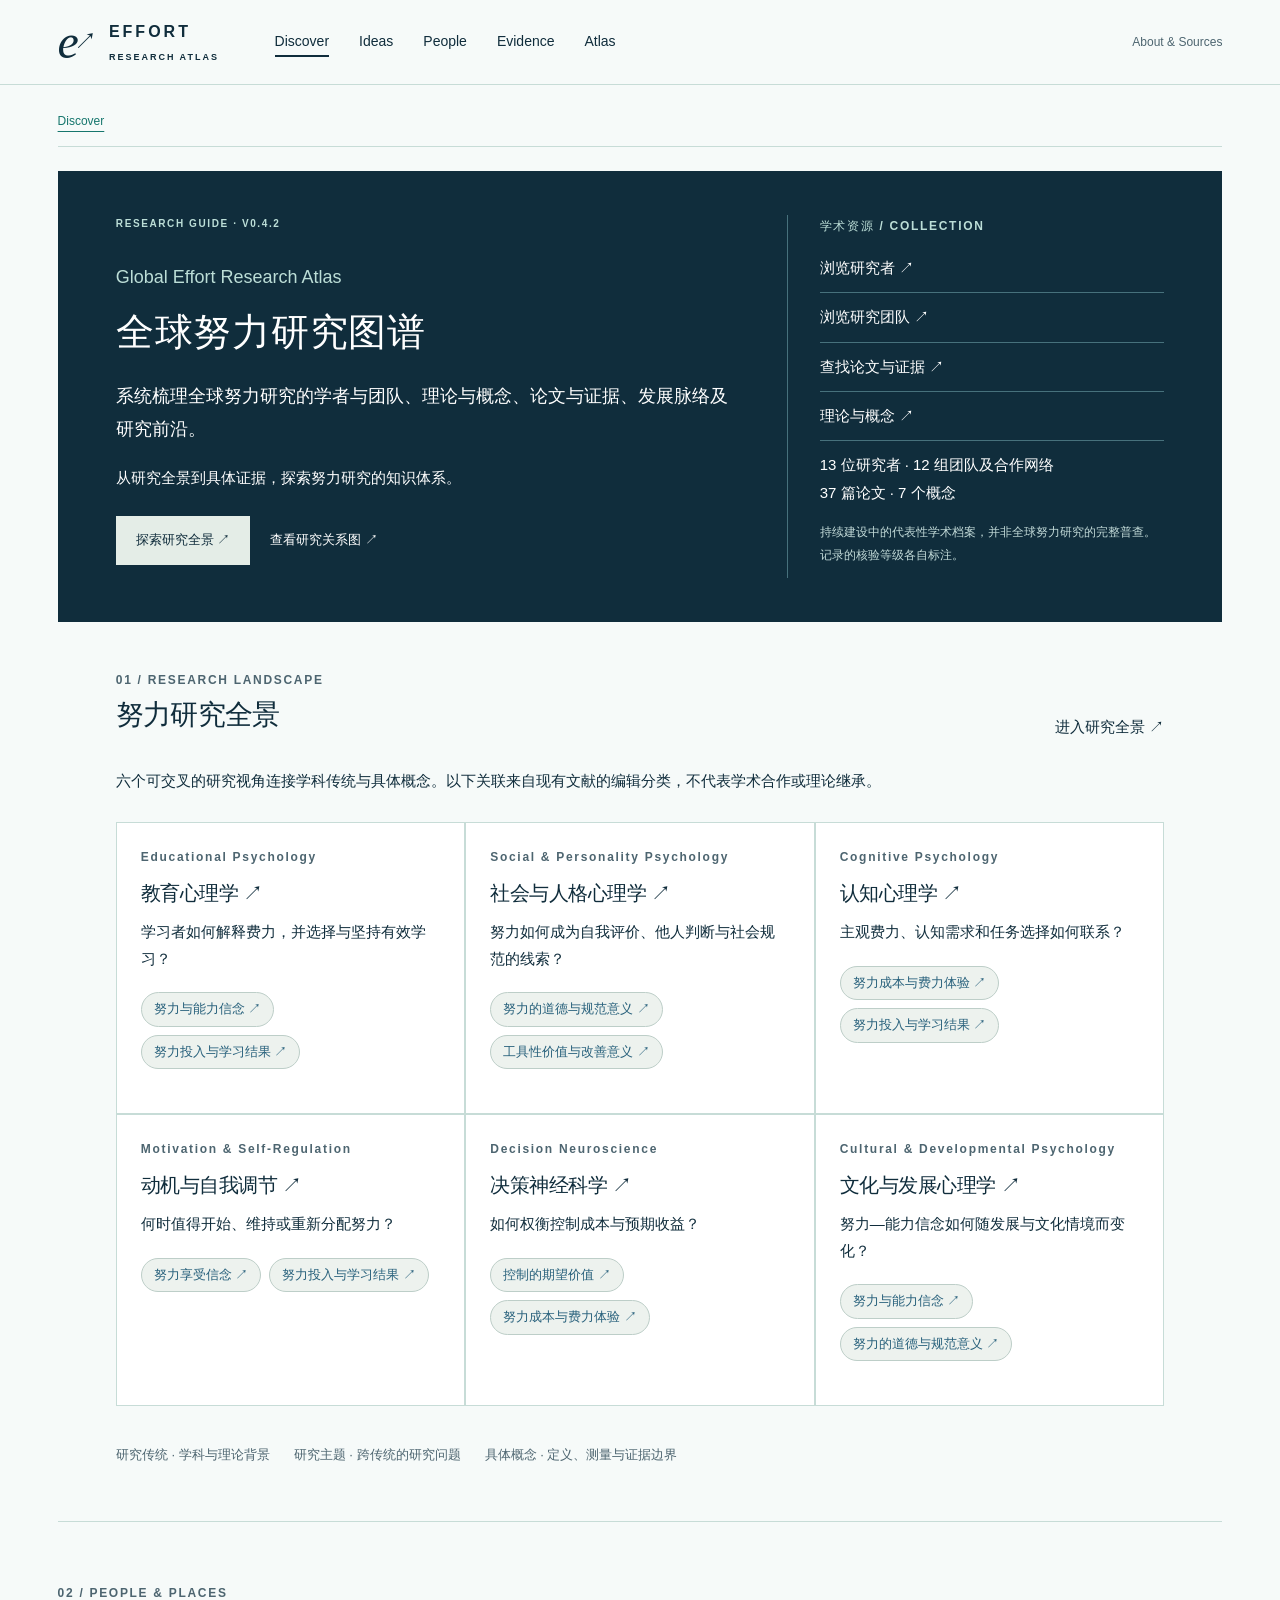
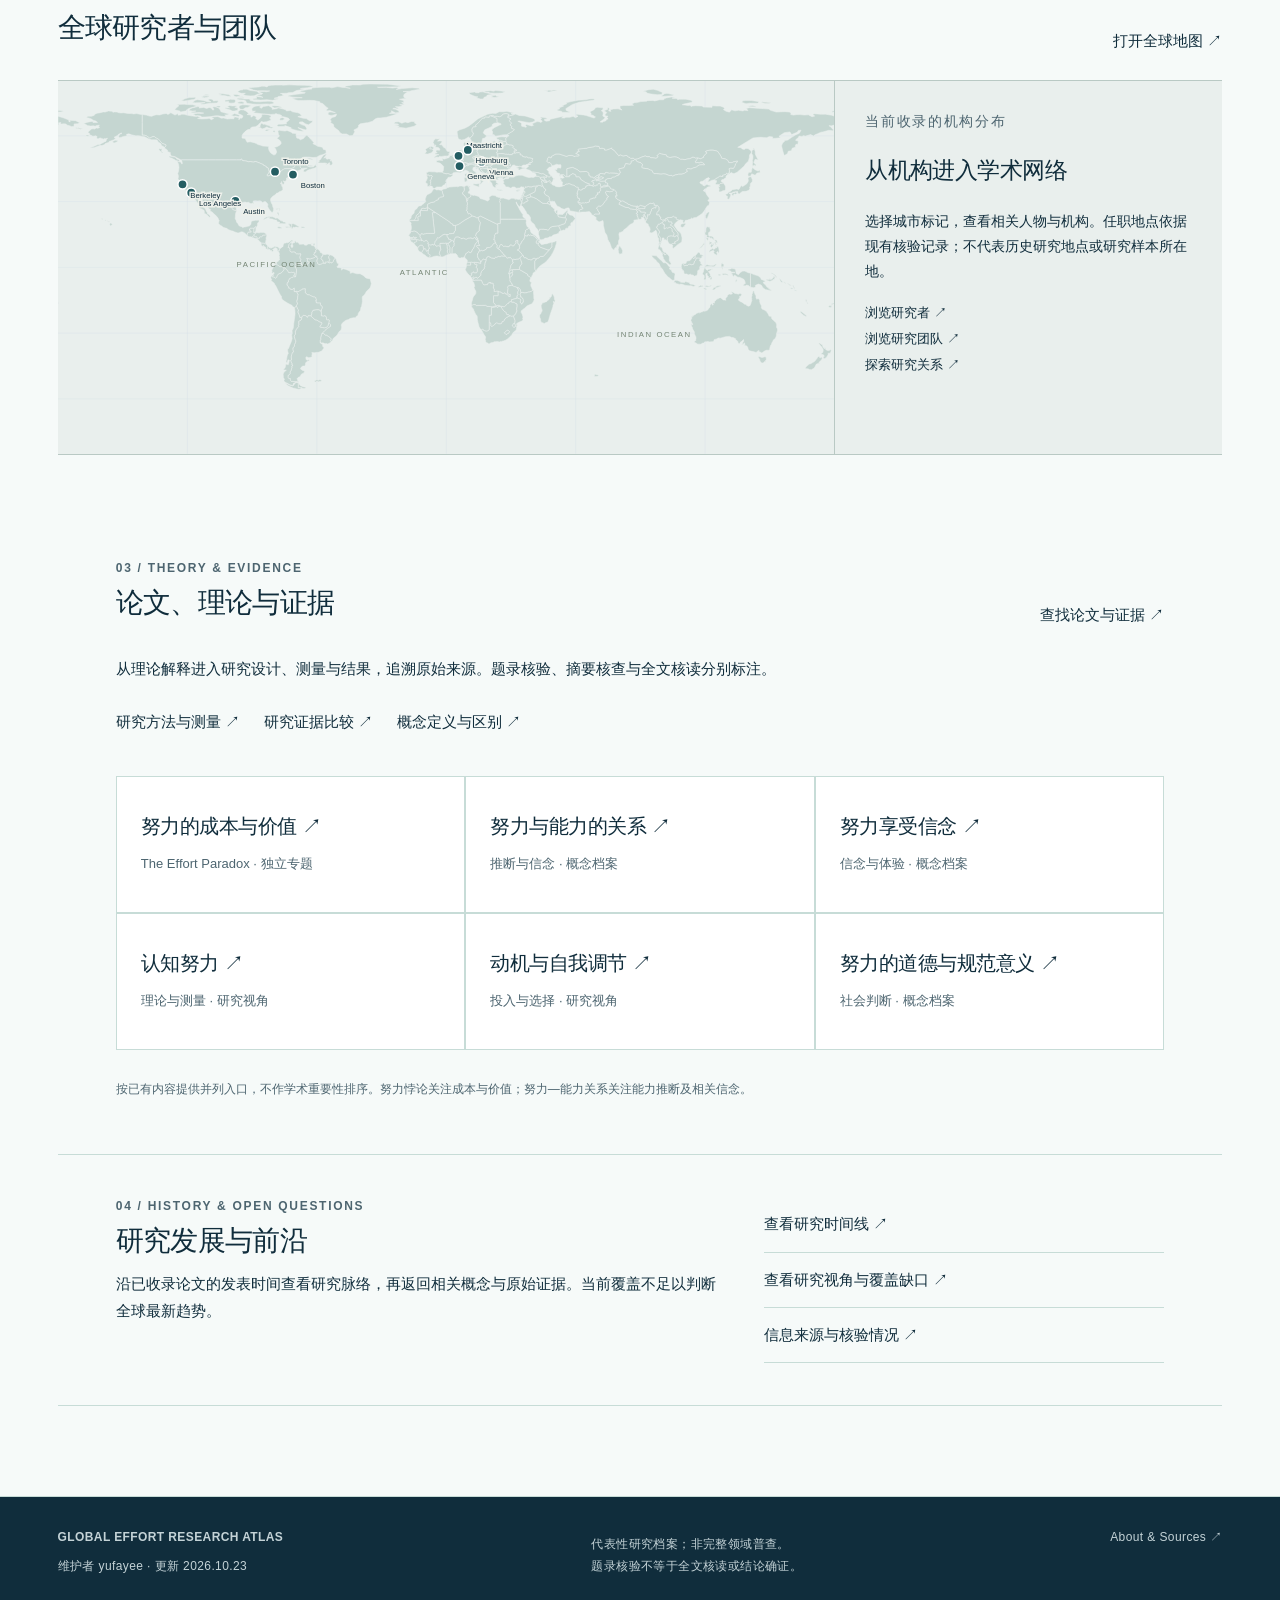
==== commit 65fdf8d5: "V0.4.2: organize Discover around the global research landscape and evidence" ====
--- a/github-pages/index.html
+++ b/github-pages/index.html
@@ -1,5 +1,5 @@
 <!doctype html>
 <html lang="zh-CN"><head><meta charset="utf-8"><meta name="viewport" content="width=device-width,initial-scale=1"><meta name="description" content="可追溯的全球努力研究者、团队、概念与论文档案。"><title>Global Effort Research Atlas｜全球努力研究图谱</title><link rel="stylesheet" href="./atlas.css"></head><body>
 <a class="skip" href="#main">跳至内容</a><header class="site-header"><a class="brand" href="#explore"><span class="mark">e<span>↗</span></span><span>EFFORT<span class="brand-sub">RESEARCH ATLAS</span></span></a><nav aria-label="主导航"><a href="#explore" data-section="discover">Discover</a><a href="#landscape" data-section="ideas">Ideas</a><a href="#researchers" data-section="people">People</a><a href="#papers" data-section="evidence">Evidence</a><a href="#global-map" data-section="atlas">Atlas</a></nav><a class="about-link" href="#sources">About & Sources</a></header>
-<main id="main"><div id="sub-navigation" class="sub-navigation" role="navigation" aria-label="栏目导航"></div><section class="intro"><div><p class="eyebrow">AN ATLAS OF HUMAN EFFORT / RESEARCH EDITION 004</p><h1>全球努力研究图谱<span>Global Effort<br>Research Atlas<span class="title-period">.</span></span></h1><p class="subtitle">努力的信念、价值与行为。连接概念、学者与证据。</p></div><div class="edition">A LIVING SCHOLARLY ARCHIVE<br><span>V0.4.1 · 2026.10.23</span><br><a href="#sources">收录范围与来源 ↗</a></div></section><section class="searchbar"><label for="search" aria-hidden="true">⌕</label><input id="search" type="search" placeholder="搜索研究者、论文、概念或 DOI…" aria-label="搜索当前目录"><span id="scope-count"></span><button id="reset">清除筛选</button></section><div id="theme-tabs" class="theme-tabs" aria-label="研究路线筛选"></div><section id="view" aria-live="polite"><p>正在加载学术档案…</p></section></main>
+<main id="main"><div id="sub-navigation" class="sub-navigation" role="navigation" aria-label="栏目导航"></div><section class="intro"><div><p class="eyebrow">AN ATLAS OF HUMAN EFFORT / RESEARCH EDITION 004</p><h1>全球努力研究图谱<span>Global Effort<br>Research Atlas<span class="title-period">.</span></span></h1><p class="subtitle">努力的信念、价值与行为。连接概念、学者与证据。</p></div><div class="edition">A LIVING SCHOLARLY ARCHIVE<br><span>V0.4.2 · 2026.10.23</span><br><a href="#sources">收录范围与来源 ↗</a></div></section><section class="searchbar"><label for="search" aria-hidden="true">⌕</label><input id="search" type="search" placeholder="搜索研究者、论文、概念或 DOI…" aria-label="搜索当前目录"><span id="scope-count"></span><button id="reset">清除筛选</button></section><div id="theme-tabs" class="theme-tabs" aria-label="研究路线筛选"></div><section id="view" aria-live="polite"><p>正在加载学术档案…</p></section></main>
 <footer><div><strong>GLOBAL EFFORT RESEARCH ATLAS</strong><p>维护者 yufayee · 更新 2026.10.23</p></div><p>代表性研究档案；非完整领域普查。<br>题录核验不等于全文核读或结论确证。</p><a href="#sources">About & Sources ↗</a></footer><dialog id="detail"><button class="close" aria-label="关闭详情">×</button><div id="detail-content"></div></dialog><div id="toast" role="status"></div><script type="module" src="./app.js"></script></body></html>
--- a/github-pages/atlas.css
+++ b/github-pages/atlas.css
@@ -58,3 +58,12 @@
 @media(max-width:800px){.network-workspace{grid-template-columns:1fr}.network-detail{position:static;max-height:400px;border-left:0;border-top:1px solid var(--line)}#network-canvas{height:420px}.network-perspectives button{font-size:14px;padding:12px}.discovery-hero{grid-template-columns:1fr;gap:28px}.hero-index{border-left:0;border-top:1px solid #49606a;padding:20px 0 0}.discovery-hero h1{font-size:36px}.landscape-header h1{font-size:36px}}
 @media(max-width:450px){.discovery-hero{padding:28px 20px}.discovery-hero h1{font-size:28px}.discovery-hero h1 em{font-size:19px}.hero-actions{gap:16px;font-size:12px}.landscape-header h1{font-size:30px}.landscape-header{padding:20px 0 30px}.essay-hero h1{font-size:56px}.section-head h2{font-size:26px}.network-perspectives{grid-template-columns:1fr;gap:7px}.network-perspectives button{display:flex;justify-content:space-between;align-items:center;font-size:14px}.network-perspectives small{font-size:11px!important;margin:0!important}.network-tools{grid-template-columns:1fr;gap:10px}.network-tools input,.network-tools select{font-size:16px}.network-detail{padding:18px}#network-canvas{height:350px}.network-key{font-size:12px}.small,.kicker{font-size:12px}.semantic-line{white-space:nowrap}}
 @media(prefers-reduced-motion:no-preference){.graph-node,.graph-edge{transition:opacity .12s}.network-connections button{transition:background-color .12s}}
+/* V0.4.2: resource-first atlas overview; existing blue-green tokens retained. */
+.atlas-overview{display:grid;grid-template-columns:minmax(0,1.65fr) minmax(260px,1fr);gap:48px;padding:44px 5%;background:var(--navy);color:var(--white)}
+.atlas-overview h1{font-size:clamp(28px,3vw,42px);line-height:1.35;margin:12px 0 22px;letter-spacing:.02em;color:var(--white)}
+.atlas-overview p{line-height:1.85;max-width:660px}.atlas-overview .atlas-name-en{font-size:18px;color:#bcded7;margin:18px 0 0}.atlas-deck{font-size:18px}.atlas-overview a{color:var(--white)}.atlas-overview .action-light{color:var(--navy)}
+.atlas-directory{border-left:1px solid #47717c;padding-left:32px}.atlas-directory>a{display:block;padding:11px 0;border-bottom:1px solid #47717c}.atlas-directory .small{color:#c2dad8}.atlas-overview .editorial-label,.atlas-overview .kicker{color:#bcded7}
+.atlas-home-section{padding:42px 5%;border-bottom:1px solid var(--line)}.atlas-home-section>p{max-width:920px;line-height:1.85}.atlas-home-section h2,.world-section h2{font-size:28px}.atlas-lenses,.atlas-topic-grid{display:grid;grid-template-columns:repeat(3,minmax(0,1fr));gap:0;margin:28px 0}.atlas-lenses article,.atlas-topic-grid article{padding:24px;border:1px solid var(--line);min-width:0;background:var(--white)}.atlas-lenses h3,.atlas-topic-grid h3{font-size:20px;margin:12px 0}.atlas-lenses p{line-height:1.75}.atlas-lenses .concept-chips{gap:8px}.atlas-lenses .concept-chips a{font-size:13px}.atlas-taxonomy,.atlas-evidence-links{display:flex;gap:24px;flex-wrap:wrap}.atlas-taxonomy{font-size:13px;color:var(--muted)}.atlas-evidence-links a{padding:12px 0}.atlas-topic-grid p{font-size:13px;color:var(--muted)}.atlas-history{display:grid;grid-template-columns:1.5fr 1fr;gap:48px}.atlas-history a{display:block;padding:14px 0;border-bottom:1px solid var(--line)}.landscape-header h1{font-size:clamp(28px,3vw,40px);line-height:1.4}.atlas-home-section a:hover,.atlas-directory a:hover{text-decoration:underline;text-underline-offset:5px}
+@media(max-width:1100px){.atlas-overview{gap:28px;padding:32px 4%}.atlas-lenses,.atlas-topic-grid{grid-template-columns:repeat(2,minmax(0,1fr))}}
+@media(max-width:800px){.atlas-overview{grid-template-columns:1fr;gap:24px}.atlas-directory{border-left:0;border-top:1px solid #47717c;padding:20px 0 0;display:grid;grid-template-columns:1fr 1fr;column-gap:20px}.atlas-directory>p{grid-column:1/-1}.atlas-history{grid-template-columns:1fr;gap:16px}.atlas-home-section{padding:32px 4%}}
+@media(max-width:450px){.atlas-overview{padding:28px 20px}.atlas-overview h1{font-size:28px}.atlas-overview .atlas-name-en{font-size:15px}.atlas-deck{font-size:16px}.atlas-lenses,.atlas-topic-grid{grid-template-columns:1fr}.atlas-lenses article,.atlas-topic-grid article{padding:20px}.atlas-home-section h2,.world-section h2{font-size:24px}.atlas-taxonomy{gap:0}.atlas-overview .hero-actions{flex-wrap:wrap;gap:16px}.atlas-directory{column-gap:16px}}
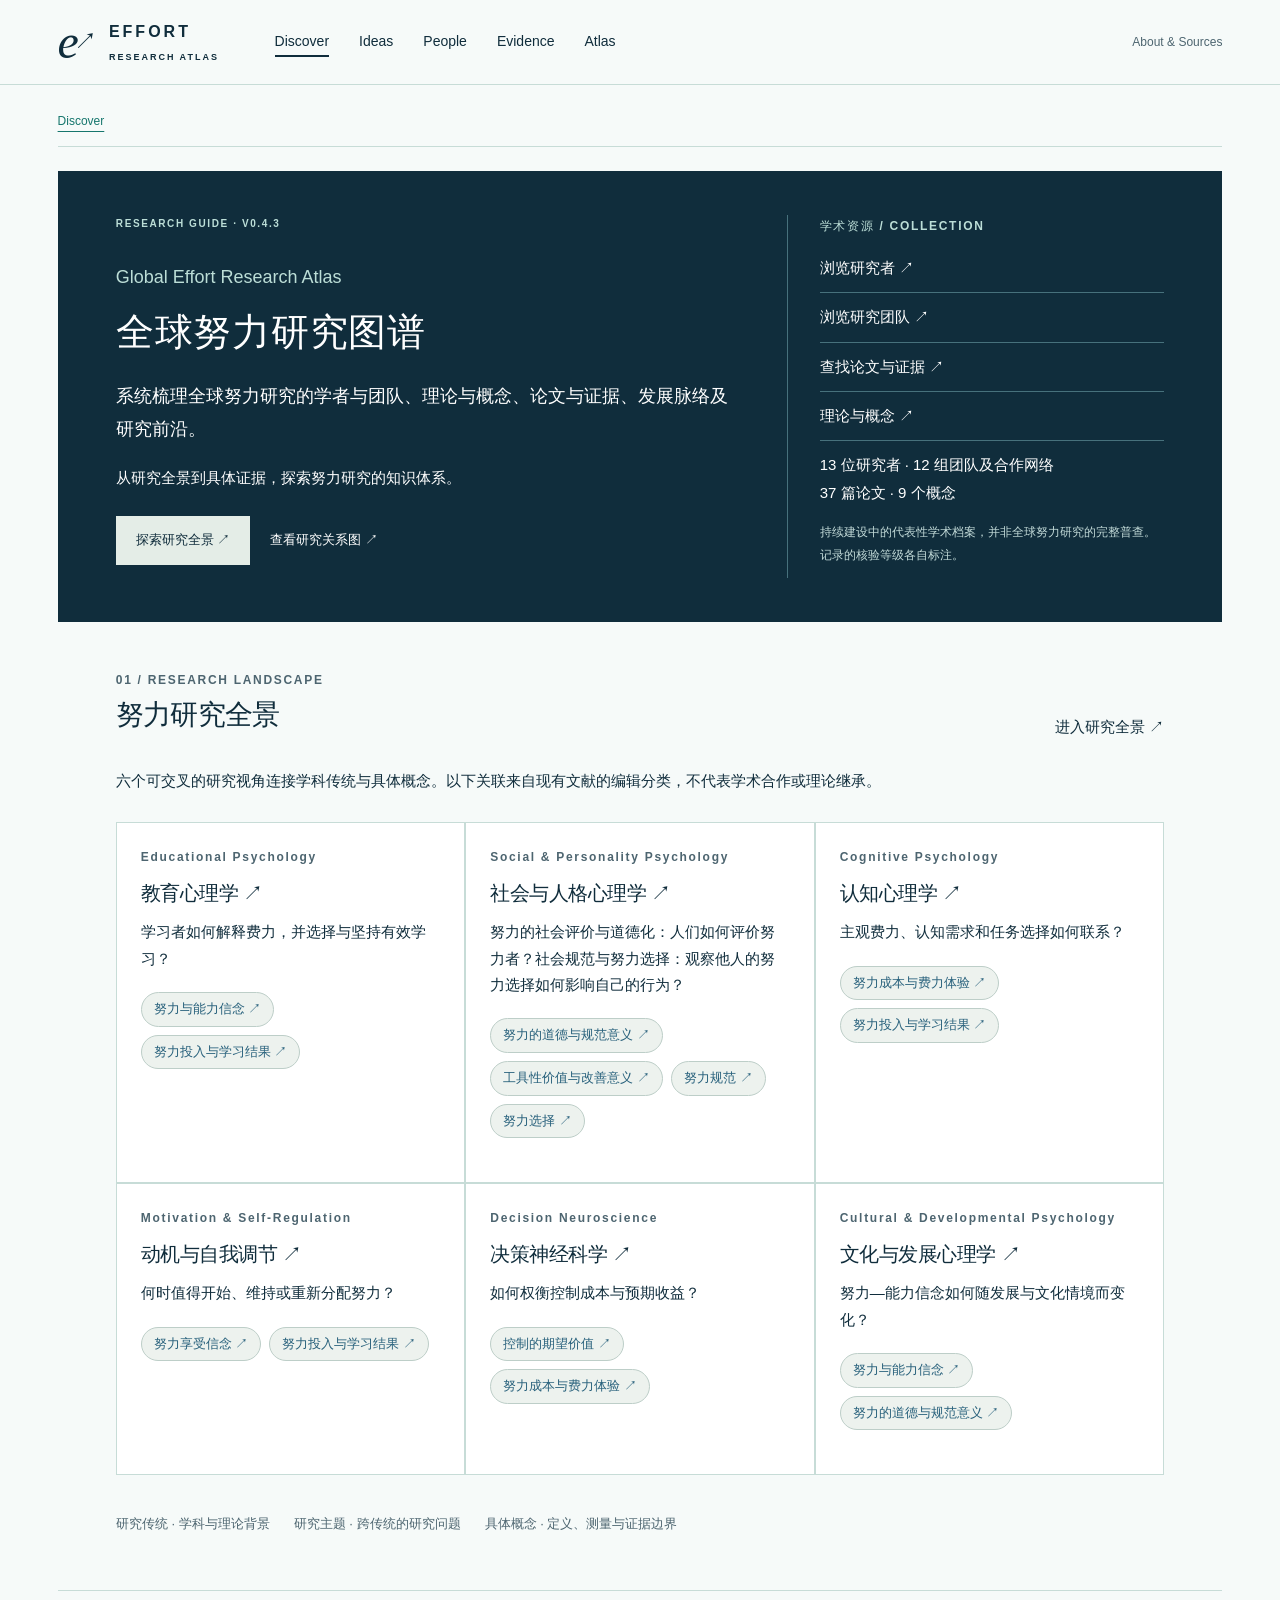
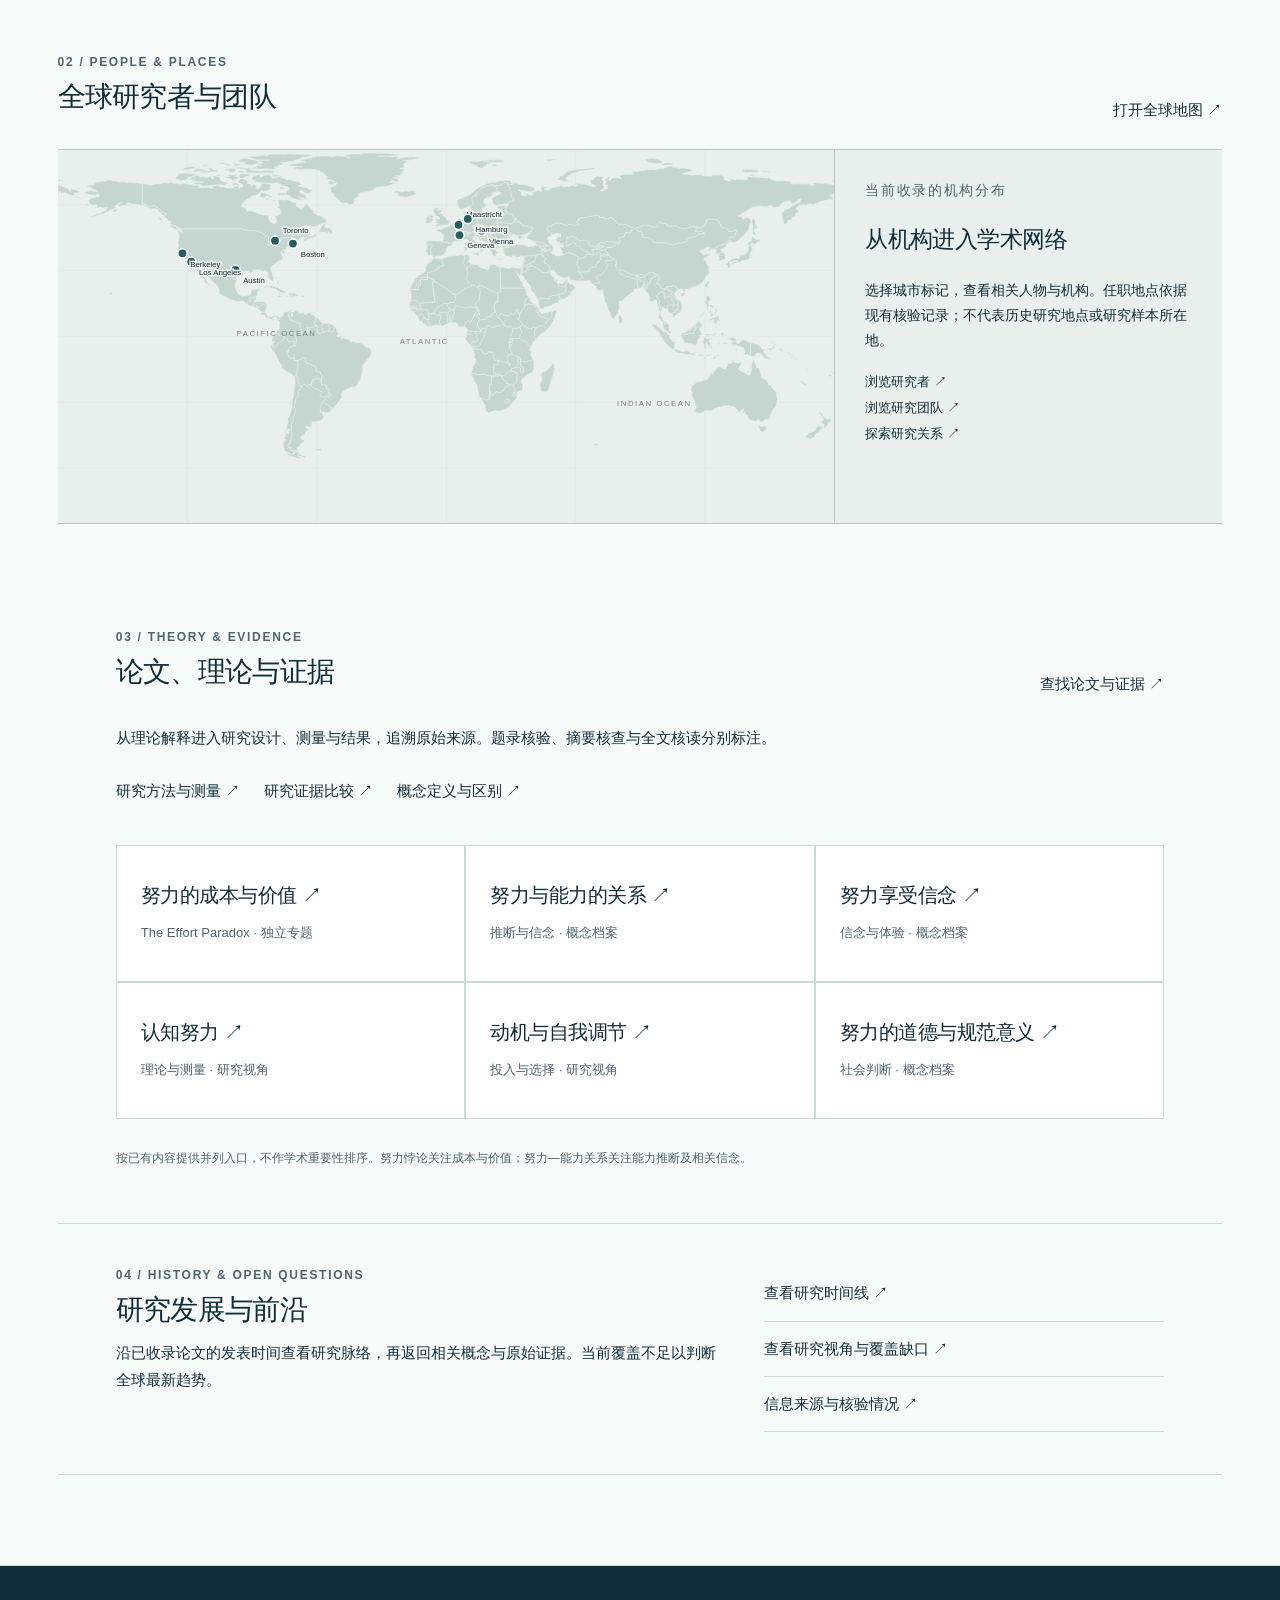
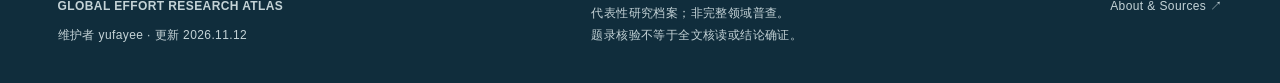
==== commit 3a19986e: "V0.4.3: integrate effort norms and choice, preserve portrait rights audit" ====
--- a/github-pages/index.html
+++ b/github-pages/index.html
@@ -1,5 +1,5 @@
 <!doctype html>
 <html lang="zh-CN"><head><meta charset="utf-8"><meta name="viewport" content="width=device-width,initial-scale=1"><meta name="description" content="可追溯的全球努力研究者、团队、概念与论文档案。"><title>Global Effort Research Atlas｜全球努力研究图谱</title><link rel="stylesheet" href="./atlas.css"></head><body>
 <a class="skip" href="#main">跳至内容</a><header class="site-header"><a class="brand" href="#explore"><span class="mark">e<span>↗</span></span><span>EFFORT<span class="brand-sub">RESEARCH ATLAS</span></span></a><nav aria-label="主导航"><a href="#explore" data-section="discover">Discover</a><a href="#landscape" data-section="ideas">Ideas</a><a href="#researchers" data-section="people">People</a><a href="#papers" data-section="evidence">Evidence</a><a href="#global-map" data-section="atlas">Atlas</a></nav><a class="about-link" href="#sources">About & Sources</a></header>
-<main id="main"><div id="sub-navigation" class="sub-navigation" role="navigation" aria-label="栏目导航"></div><section class="intro"><div><p class="eyebrow">AN ATLAS OF HUMAN EFFORT / RESEARCH EDITION 004</p><h1>全球努力研究图谱<span>Global Effort<br>Research Atlas<span class="title-period">.</span></span></h1><p class="subtitle">努力的信念、价值与行为。连接概念、学者与证据。</p></div><div class="edition">A LIVING SCHOLARLY ARCHIVE<br><span>V0.4.2 · 2026.10.23</span><br><a href="#sources">收录范围与来源 ↗</a></div></section><section class="searchbar"><label for="search" aria-hidden="true">⌕</label><input id="search" type="search" placeholder="搜索研究者、论文、概念或 DOI…" aria-label="搜索当前目录"><span id="scope-count"></span><button id="reset">清除筛选</button></section><div id="theme-tabs" class="theme-tabs" aria-label="研究路线筛选"></div><section id="view" aria-live="polite"><p>正在加载学术档案…</p></section></main>
-<footer><div><strong>GLOBAL EFFORT RESEARCH ATLAS</strong><p>维护者 yufayee · 更新 2026.10.23</p></div><p>代表性研究档案；非完整领域普查。<br>题录核验不等于全文核读或结论确证。</p><a href="#sources">About & Sources ↗</a></footer><dialog id="detail"><button class="close" aria-label="关闭详情">×</button><div id="detail-content"></div></dialog><div id="toast" role="status"></div><script type="module" src="./app.js"></script></body></html>
+<main id="main"><div id="sub-navigation" class="sub-navigation" role="navigation" aria-label="栏目导航"></div><section class="intro"><div><p class="eyebrow">AN ATLAS OF HUMAN EFFORT / RESEARCH EDITION 004</p><h1>全球努力研究图谱<span>Global Effort<br>Research Atlas<span class="title-period">.</span></span></h1><p class="subtitle">努力的信念、价值与行为。连接概念、学者与证据。</p></div><div class="edition">A LIVING SCHOLARLY ARCHIVE<br><span>V0.4.3 · 2026.11.12</span><br><a href="#sources">收录范围与来源 ↗</a></div></section><section class="searchbar"><label for="search" aria-hidden="true">⌕</label><input id="search" type="search" placeholder="搜索研究者、论文、概念或 DOI…" aria-label="搜索当前目录"><span id="scope-count"></span><button id="reset">清除筛选</button></section><div id="theme-tabs" class="theme-tabs" aria-label="研究路线筛选"></div><section id="view" aria-live="polite"><p>正在加载学术档案…</p></section></main>
+<footer><div><strong>GLOBAL EFFORT RESEARCH ATLAS</strong><p>维护者 yufayee · 更新 2026.11.12</p></div><p>代表性研究档案；非完整领域普查。<br>题录核验不等于全文核读或结论确证。</p><a href="#sources">About & Sources ↗</a></footer><dialog id="detail"><button class="close" aria-label="关闭详情">×</button><div id="detail-content"></div></dialog><div id="toast" role="status"></div><script type="module" src="./app.js"></script></body></html>
--- a/github-pages/atlas.css
+++ b/github-pages/atlas.css
@@ -67,3 +67,6 @@
 @media(max-width:1100px){.atlas-overview{gap:28px;padding:32px 4%}.atlas-lenses,.atlas-topic-grid{grid-template-columns:repeat(2,minmax(0,1fr))}}
 @media(max-width:800px){.atlas-overview{grid-template-columns:1fr;gap:24px}.atlas-directory{border-left:0;border-top:1px solid #47717c;padding:20px 0 0;display:grid;grid-template-columns:1fr 1fr;column-gap:20px}.atlas-directory>p{grid-column:1/-1}.atlas-history{grid-template-columns:1fr;gap:16px}.atlas-home-section{padding:32px 4%}}
 @media(max-width:450px){.atlas-overview{padding:28px 20px}.atlas-overview h1{font-size:28px}.atlas-overview .atlas-name-en{font-size:15px}.atlas-deck{font-size:16px}.atlas-lenses,.atlas-topic-grid{grid-template-columns:1fr}.atlas-lenses article,.atlas-topic-grid article{padding:20px}.atlas-home-section h2,.world-section h2{font-size:24px}.atlas-taxonomy{gap:0}.atlas-overview .hero-actions{flex-wrap:wrap;gap:16px}.atlas-directory{column-gap:16px}}
+/* Preserve initials under licensed portraits if an image fails to load. */
+.portrait-frame{position:relative;overflow:hidden}.portrait-frame>img.portrait{position:absolute;inset:0;width:100%;height:100%;object-fit:cover;object-position:center}.portrait-frame>.placeholder{width:100%;margin:0}
+.landscape-header{display:block!important}.landscape-header .editorial-label{margin-bottom:12px}.landscape-header h1{max-width:none;margin:12px 0 18px}.landscape-header>p:last-child{max-width:800px}.social-topic{margin:24px 0;padding-top:16px;border-top:1px solid var(--line)}
